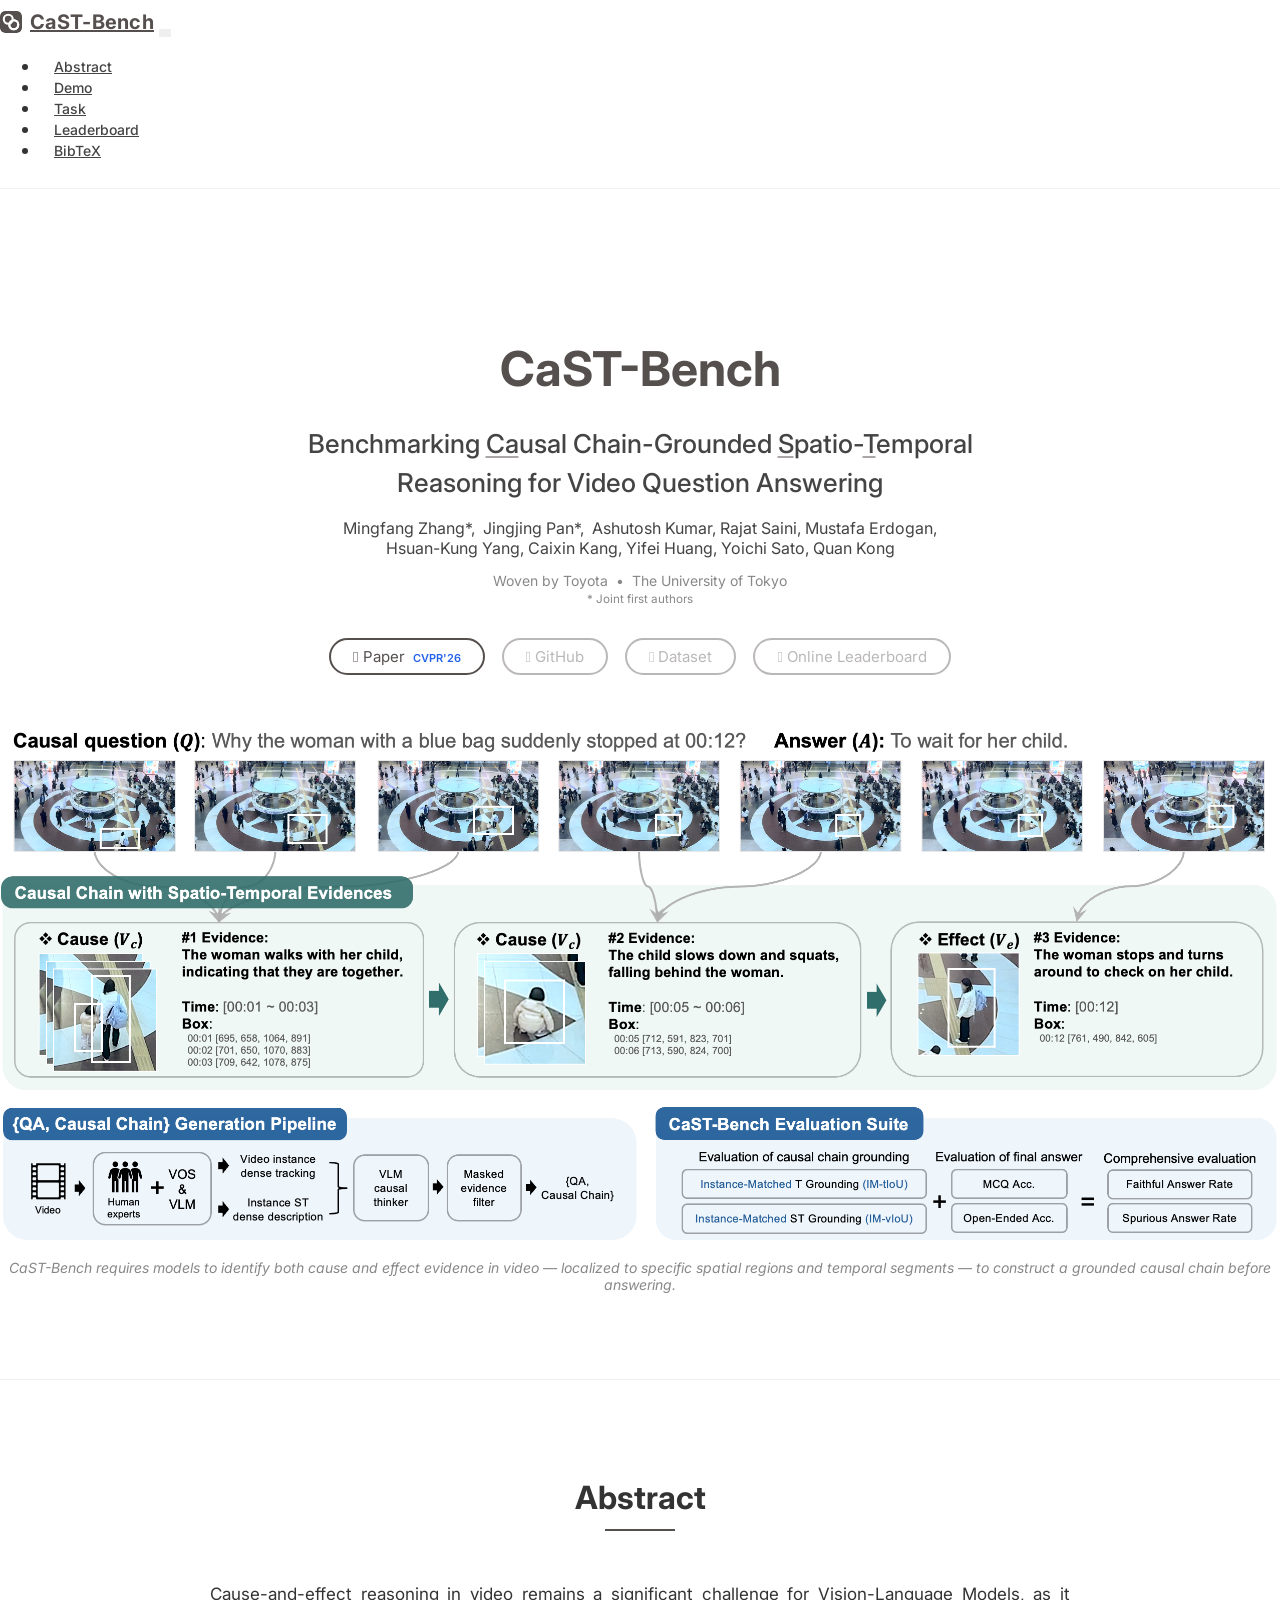
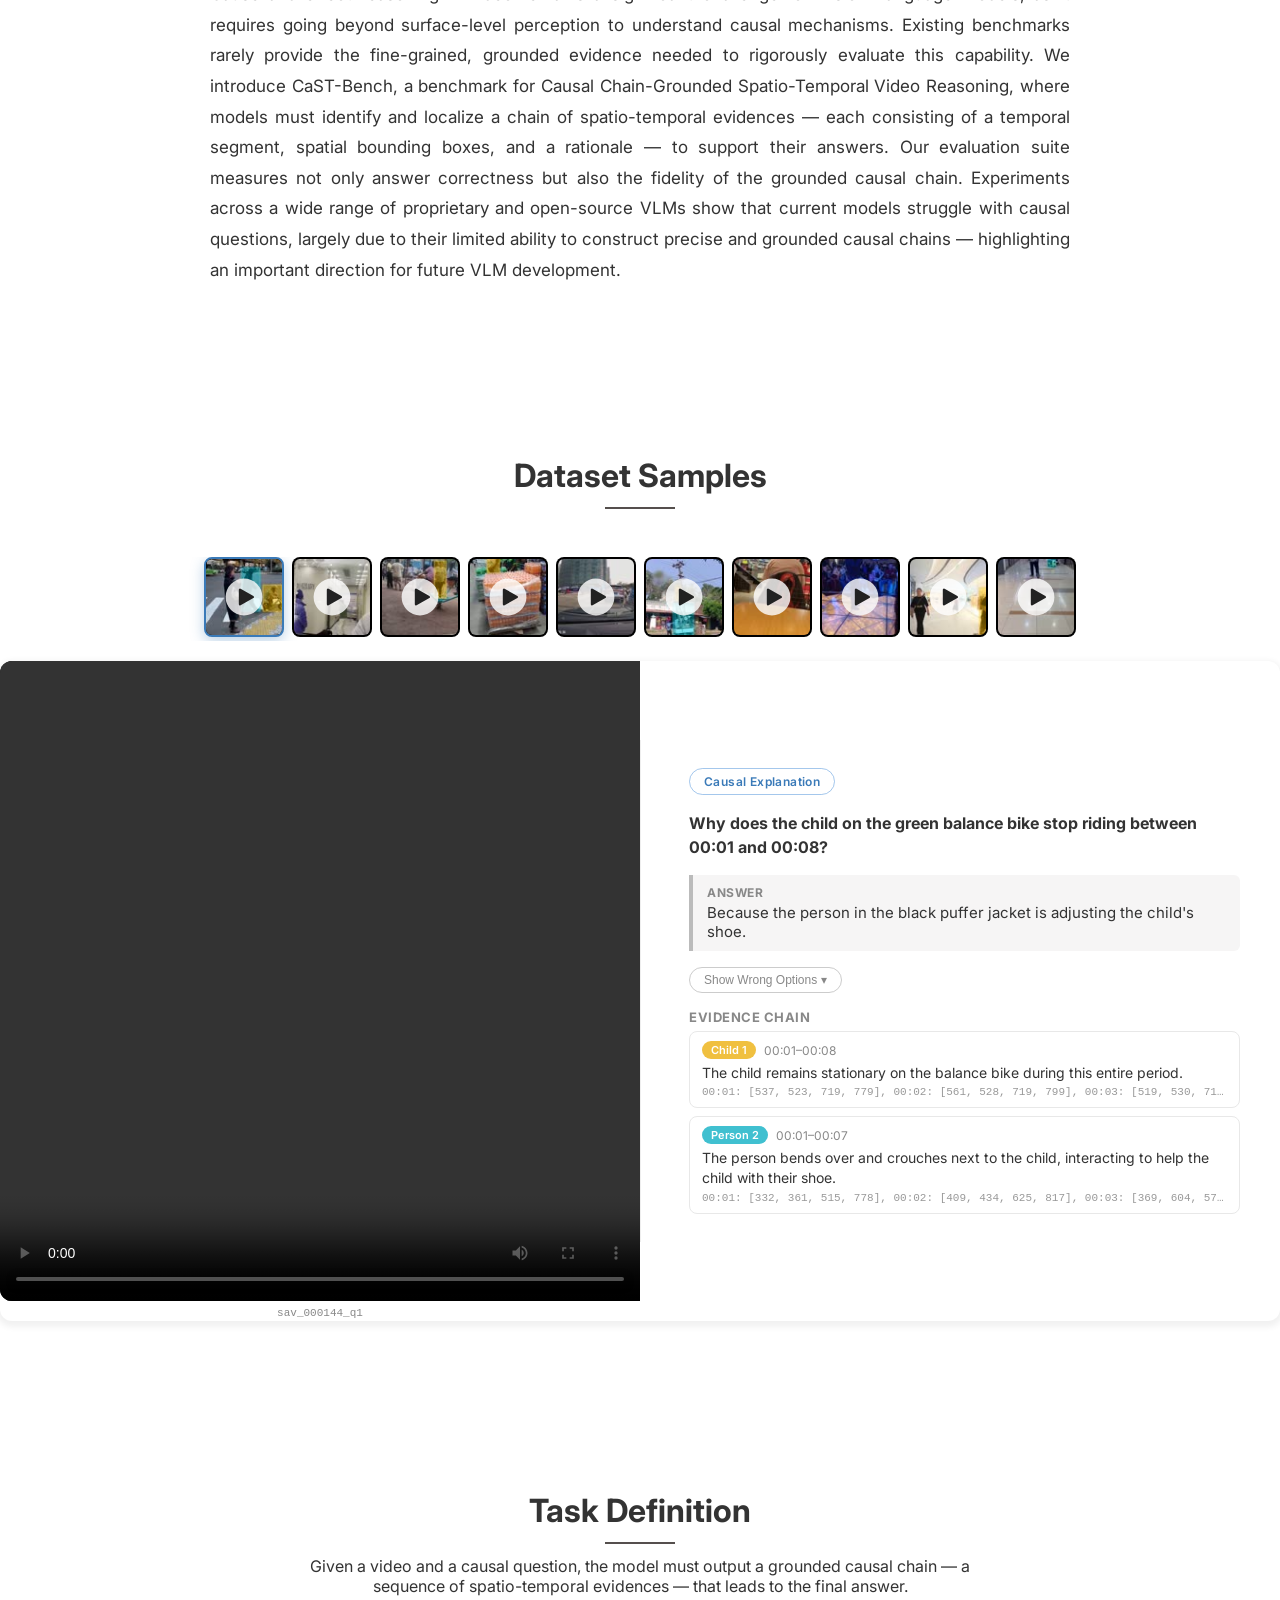
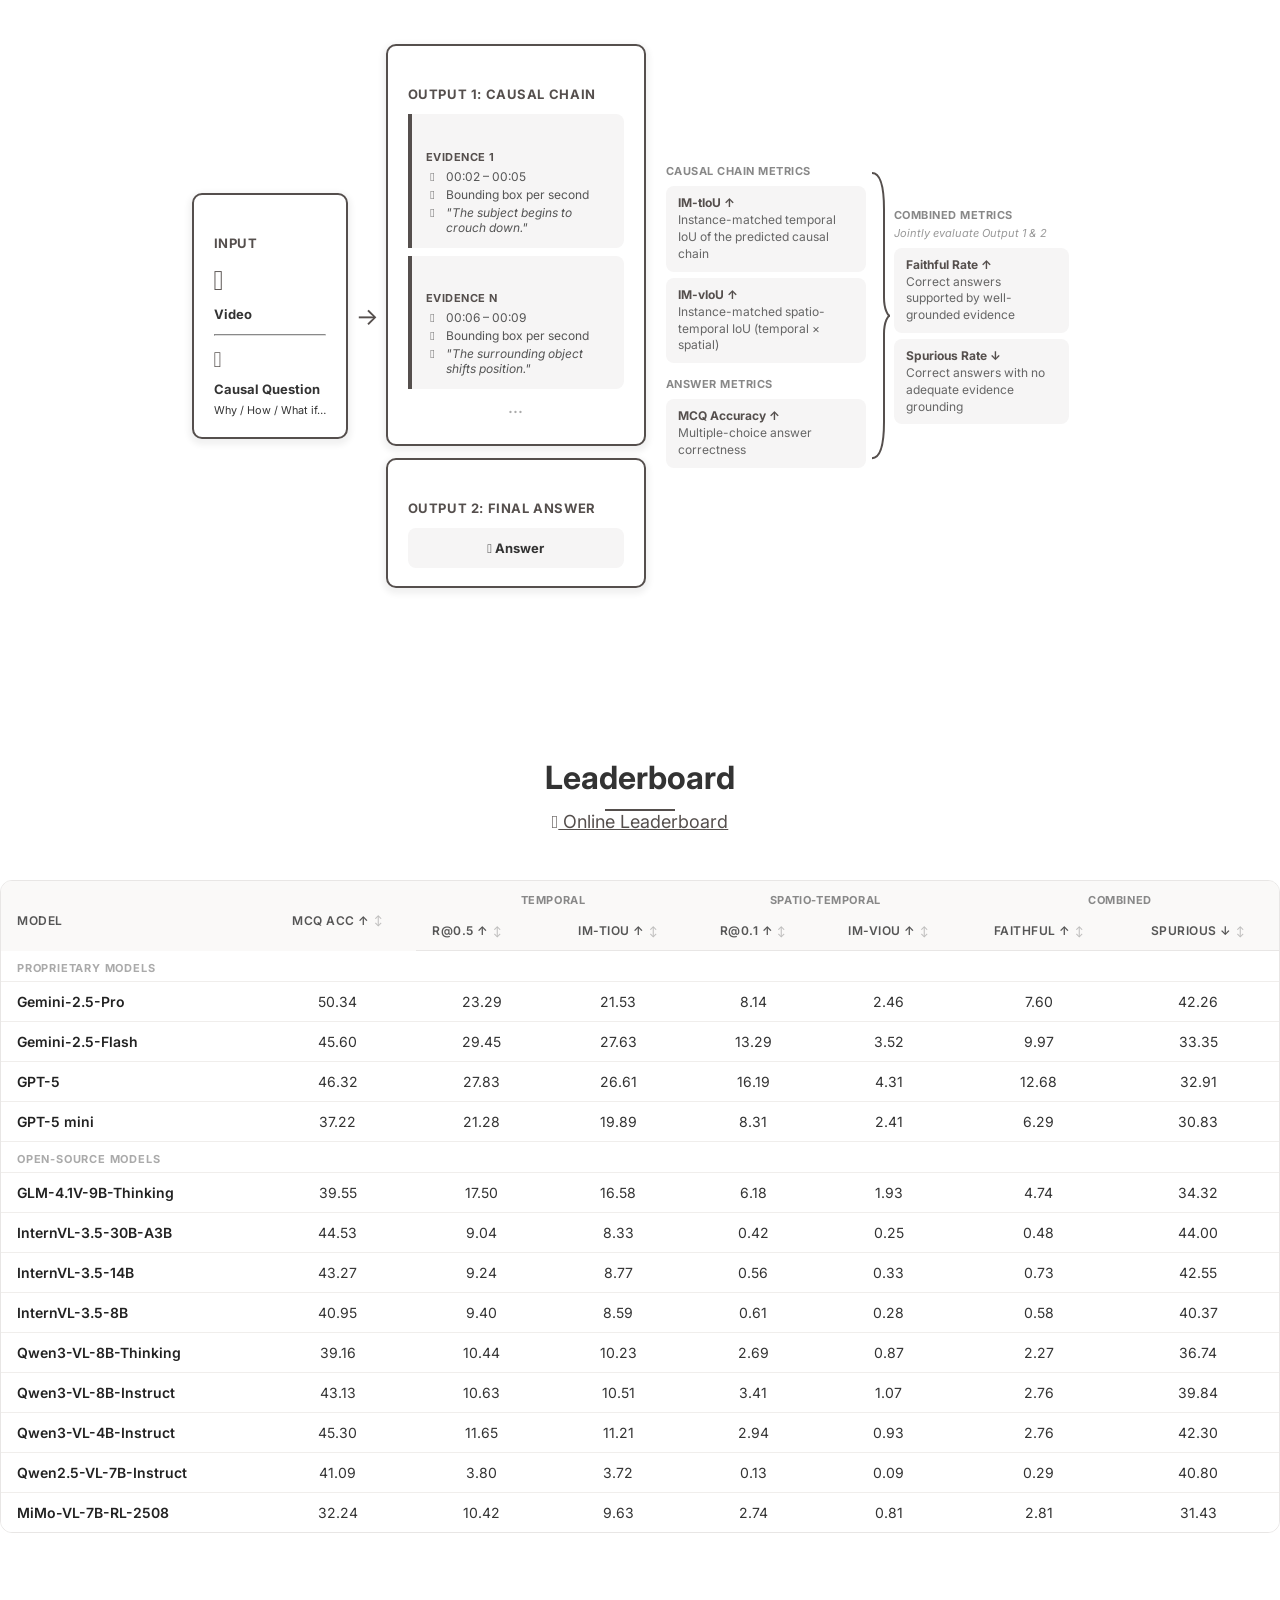
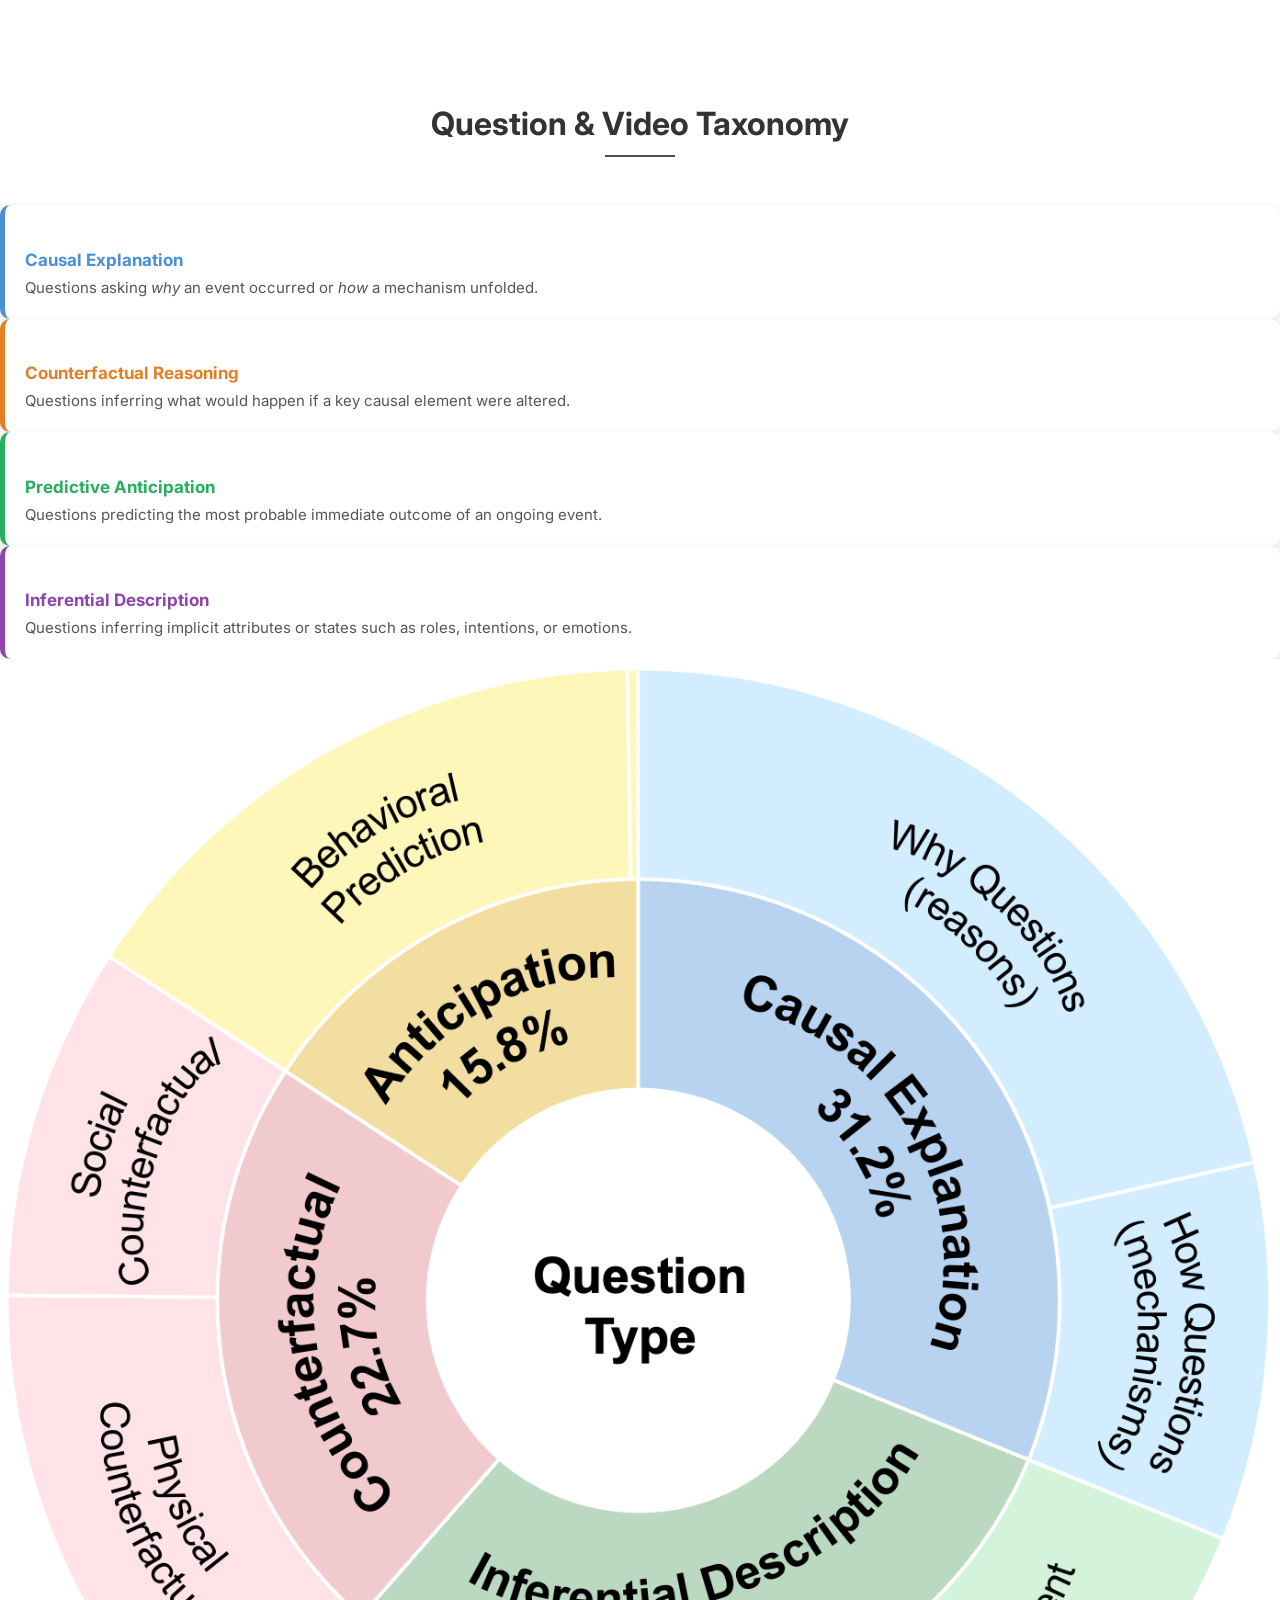
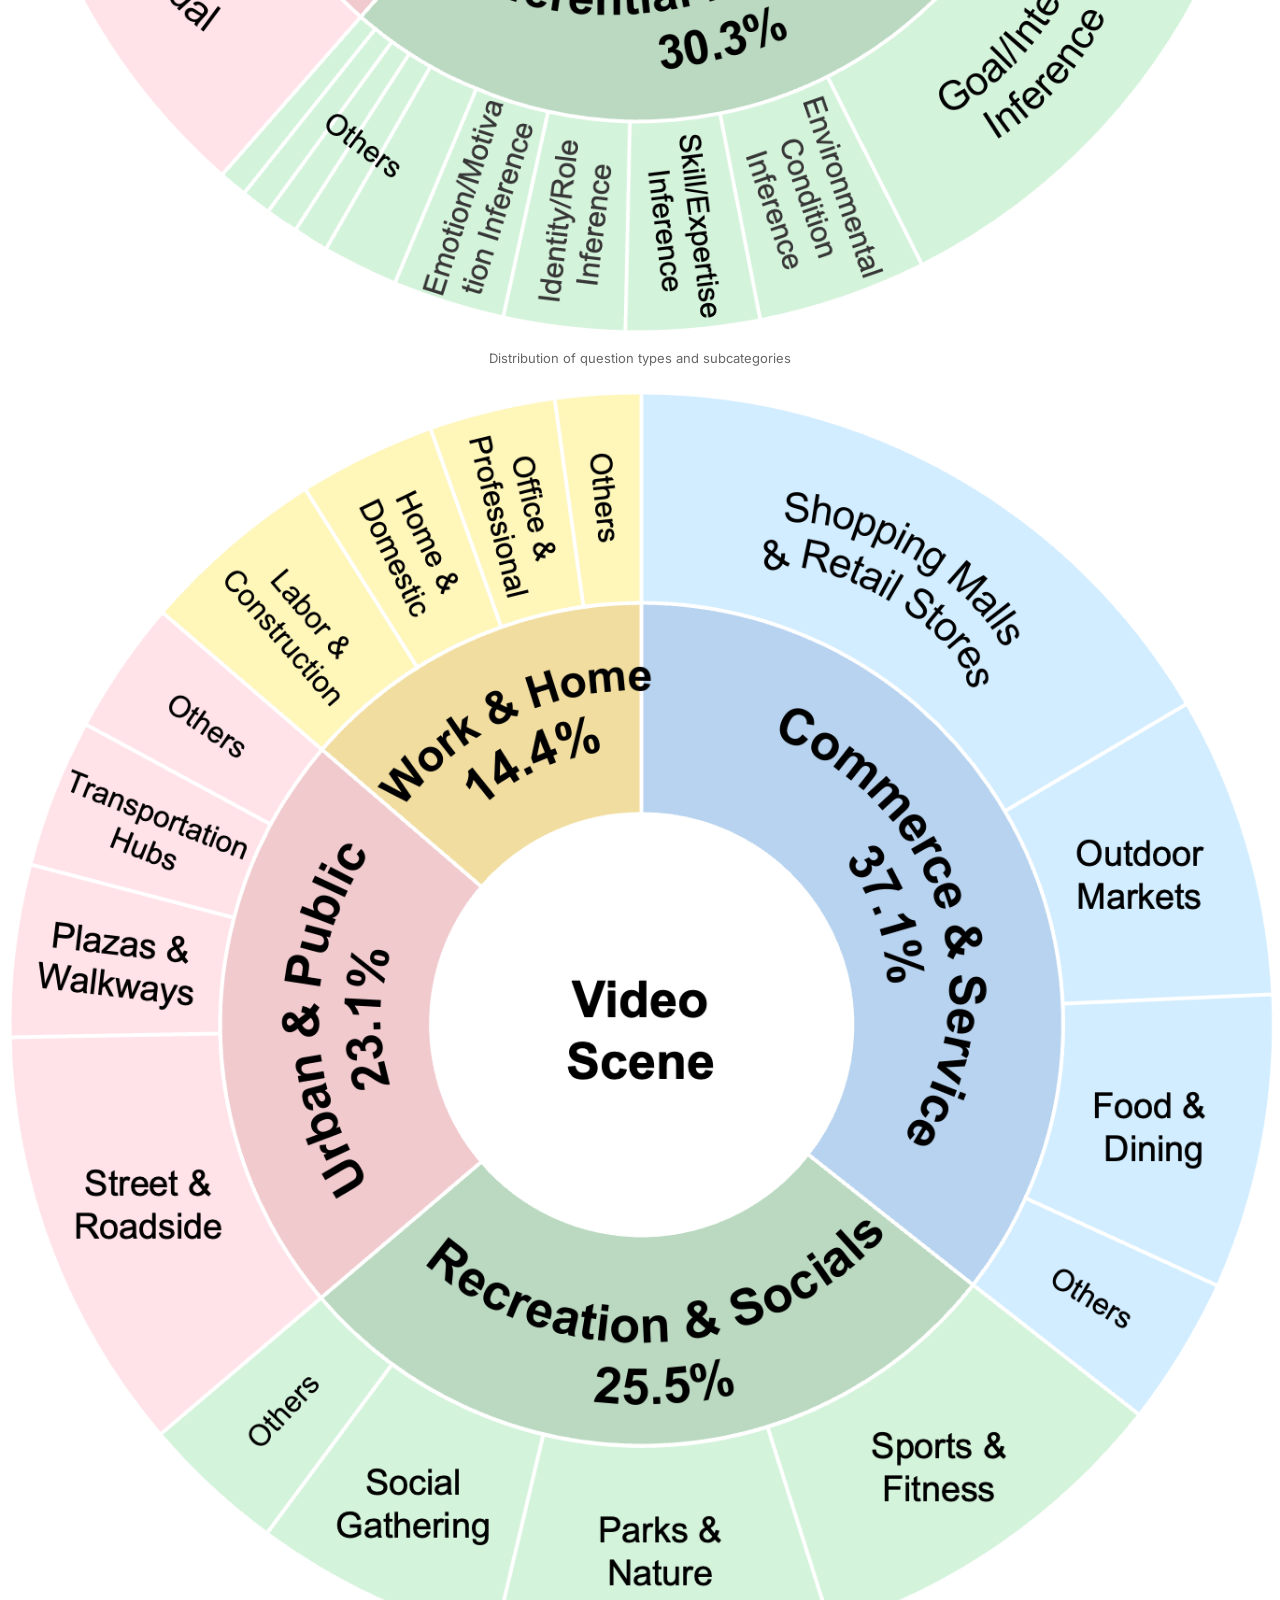
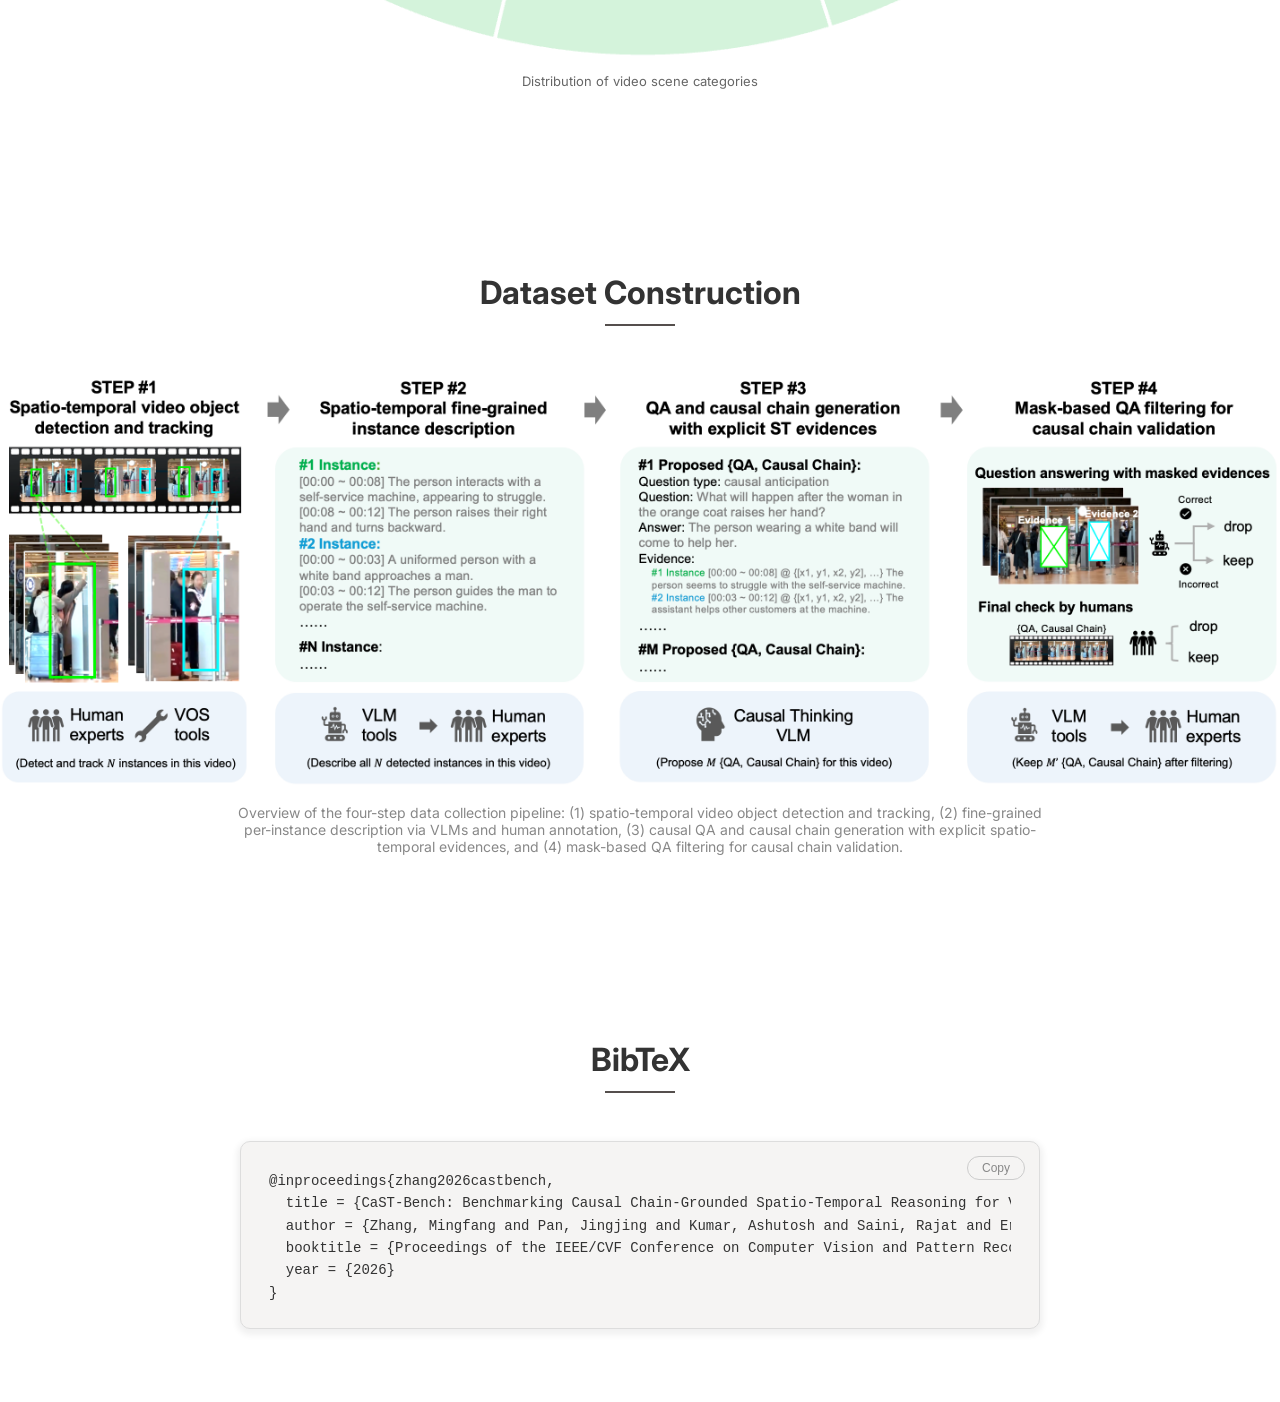
==== index.html @ 7ad41f88 "Initial commit: CaST-Bench project homepage Co-Authored-By: Claude Sonnet 4.6 <noreply@anthropic.com" ====
<!DOCTYPE html>
<html lang="en">
<head>
  <meta charset="UTF-8">
  <meta name="viewport" content="width=device-width, initial-scale=1.0">
  <title>CaST-Bench</title>
  <link rel="icon" type="image/svg+xml" href="favicon.svg">
  <link rel="stylesheet" href="css/bootstrap.min.css">
  <link rel="stylesheet" href="css/font-awesome.min.css">
  <link rel="stylesheet" href="css/style.css">
</head>
<body>

<!-- ═══════════════════════════════════════════════════════════════════════ -->
<!-- NAVBAR                                                                   -->
<!-- ═══════════════════════════════════════════════════════════════════════ -->
<nav id="main-nav" class="navbar navbar-expand-md fixed-top">
  <div class="container">
    <a class="navbar-brand" href="#hero"><img src="favicon.svg" alt="" class="nav-logo">CaST-Bench</a>
    <button class="navbar-toggler" type="button"
            data-toggle="collapse" data-target="#navMenu"
            aria-controls="navMenu" aria-expanded="false" aria-label="Toggle navigation">
      <span class="navbar-toggler-icon"></span>
    </button>
    <div class="collapse navbar-collapse" id="navMenu">
      <ul class="navbar-nav ml-auto">
        <li class="nav-item"><a class="nav-link" href="#abstract">Abstract</a></li>
        <li class="nav-item"><a class="nav-link" href="#demo">Demo</a></li>
        <li class="nav-item"><a class="nav-link" href="#task">Task</a></li>
        <li class="nav-item"><a class="nav-link" href="#leaderboard">Leaderboard</a></li>
        <li class="nav-item"><a class="nav-link" href="#bibtex">BibTeX</a></li>
      </ul>
    </div>
  </div>
</nav>

<!-- ═══════════════════════════════════════════════════════════════════════ -->
<!-- HERO                                                                     -->
<!-- ═══════════════════════════════════════════════════════════════════════ -->
<section id="hero">
  <div class="container">
    <h1>CaST-Bench</h1>
    <p class="hero-subtitle">
      Benchmarking <u class="cast-u" title="Causal Chain-Grounded">Ca</u>usal Chain-Grounded <span class="nowrap"><u class="cast-u" title="Spatio">S</u>patio-<u class="cast-u" title="Temporal">T</u>emporal</span><span class="title-break"></span>Reasoning for Video Question Answering
    </p>

    <p class="authors">
      <span title="Joint first authors" style="cursor:default">Mingfang Zhang*</span>,&nbsp;
      <span title="Joint first authors" style="cursor:default">Jingjing Pan*</span>,&nbsp;
      Ashutosh Kumar,&nbsp;Rajat Saini,&nbsp;Mustafa Erdogan,<br>
      Hsuan-Kung Yang,&nbsp;Caixin Kang,&nbsp;Yifei Huang,&nbsp;Yoichi Sato,&nbsp;Quan Kong
    </p>
    <p class="affiliations">
      Woven by Toyota &nbsp;&bull;&nbsp; The University of Tokyo
      <br><small>* Joint first authors</small>
    </p>

    <div class="hero-links">
      <a href="https://arxiv.org/abs/2605.23216" class="btn-outline-brand" target="_blank">
        <i class="fas fa-file-alt mr-1"></i> Paper <span class="btn-venue">CVPR'26</span>
      </a>
      <a href="#" class="btn-outline-brand disabled">
        <i class="fab fa-github mr-1"></i> GitHub
      </a>
      <a href="#" class="btn-outline-brand disabled">
        <i class="fas fa-database mr-1"></i> Dataset
      </a>
      <a href="#leaderboard" class="btn-outline-brand disabled">
        <i class="fas fa-trophy mr-1"></i> Online Leaderboard
      </a>
    </div>

    <div class="overview-figure">
      <img src="img/overview.png" alt="CaST-Bench overview">
      <p class="overview-caption">
        CaST-Bench requires models to identify both cause and effect evidence in video —
        localized to specific spatial regions and temporal segments —
        to construct a grounded causal chain before answering.
      </p>
    </div>
  </div>
</section>

<!-- ═══════════════════════════════════════════════════════════════════════ -->
<!-- ABSTRACT                                                                 -->
<!-- ═══════════════════════════════════════════════════════════════════════ -->
<section id="abstract">
  <div class="container">
    <div class="section-title">
      <h2>Abstract</h2>
      <span class="title-bar"></span>
    </div>
    <p>
      Cause-and-effect reasoning in video remains a significant challenge for Vision-Language Models,
      as it requires going beyond surface-level perception to understand causal mechanisms.
      Existing benchmarks rarely provide the fine-grained, grounded evidence needed to rigorously
      evaluate this capability. We introduce CaST-Bench, a benchmark for
      Causal Chain-Grounded Spatio-Temporal Video Reasoning, where models must identify and localize
      a chain of spatio-temporal evidences — each consisting of a temporal segment, spatial bounding
      boxes, and a rationale — to support their answers. Our evaluation suite measures not only answer
      correctness but also the fidelity of the grounded causal chain. Experiments across a wide range
      of proprietary and open-source VLMs show that current models struggle with causal questions,
      largely due to their limited ability to construct precise and grounded causal chains —
      highlighting an important direction for future VLM&nbsp;development.
    </p>
  </div>
</section>

<!-- ═══════════════════════════════════════════════════════════════════════ -->
<!-- DATASET SAMPLES DEMO                                                     -->
<!-- ═══════════════════════════════════════════════════════════════════════ -->
<section id="demo">
  <div class="container">
    <div class="section-title">
      <h2>Dataset Samples</h2>
      <span class="title-bar"></span>
    </div>

    <div id="demo-container">
      <!-- Thumbnail strip -->
      <div id="demo-strip"></div>

      <!-- Panel -->
      <div class="demo-panel">
        <!-- Left: video -->
        <div class="demo-video-col">
          <video id="demo-video" controls preload="metadata" playsinline>
            Your browser does not support HTML5 video.
          </video>
          <div id="demo-debug-label"></div>
        </div>
        <!-- Right: info -->
        <div class="demo-info-col">
          <div>
            <span id="demo-qtype" class="qtype-badge qtype-CE">Causal Explanation</span>
          </div>
          <p id="demo-question" class="demo-question">Loading…</p>
          <div class="demo-answer-block">
            <div class="answer-label">Answer</div>
            <div id="demo-answer">Loading…</div>
          </div>
          <!-- Show Wrong Options hover popover -->
          <div class="show-options-wrap">
            <button class="btn-show-options-hover" id="btn-show-options">Show Wrong Options ▾</button>
            <div class="options-popover" id="demo-options-list"></div>
          </div>
          <div>
            <div style="font-size:13px;font-weight:700;text-transform:uppercase;letter-spacing:0.5px;color:#888;margin-bottom:6px;">
              Evidence Chain
            </div>
            <div id="demo-evidence-list" class="evidence-list"></div>
          </div>
        </div>
      </div>
    </div>

  </div>
</section>

<!-- ═══════════════════════════════════════════════════════════════════════ -->
<!-- TASK DEFINITION                                                          -->
<!-- ═══════════════════════════════════════════════════════════════════════ -->
<section id="task">
  <div class="container">
    <div class="section-title">
      <h2>Task Definition</h2>
      <span class="title-bar"></span>
      <p class="text-muted mt-3" style="font-size:16px;max-width:700px;margin:12px auto 0;">
        Given a video and a causal question, the model must output a grounded causal chain —
        a sequence of spatio-temporal evidences — that leads to the final answer.
      </p>
    </div>

    <div class="task-diagram">

      <!-- Col 1: Input -->
      <div class="task-col task-input-col">
        <div class="task-box text-center">
          <h5>Input</h5>
          <div style="font-size:28px;color:#554f4d;margin-bottom:8px;"><i class="fas fa-film"></i></div>
          <p><strong>Video</strong></p>
          <hr style="margin:10px 0;border-color:#ddd;">
          <div style="font-size:22px;color:#554f4d;margin-bottom:8px;"><i class="fas fa-question-circle"></i></div>
          <p><strong>Causal Question</strong><br><small class="text-muted">Why / How / What if…</small></p>
        </div>
      </div>

      <!-- Arrow -->
      <div class="task-arrow-h">&#8594;</div>

      <!-- Col 2: Outputs stacked vertically -->
      <div class="task-outputs-col">

        <!-- Output 1: Causal Chain -->
        <div class="task-box">
          <h5>Output 1: Causal Chain</h5>
          <div class="chain-evidence">
            <h6>Evidence 1</h6>
            <div class="ev-detail"><span class="ev-icon"><i class="far fa-clock"></i></span><span>00:02 – 00:05</span></div>
            <div class="ev-detail"><span class="ev-icon"><i class="fas fa-vector-square"></i></span><span>Bounding box per second</span></div>
            <div class="ev-detail"><span class="ev-icon"><i class="fas fa-comment-alt"></i></span><span style="font-style:italic;">"The subject begins to crouch down."</span></div>
          </div>
          <div class="chain-evidence">
            <h6>Evidence N</h6>
            <div class="ev-detail"><span class="ev-icon"><i class="far fa-clock"></i></span><span>00:06 – 00:09</span></div>
            <div class="ev-detail"><span class="ev-icon"><i class="fas fa-vector-square"></i></span><span>Bounding box per second</span></div>
            <div class="ev-detail"><span class="ev-icon"><i class="fas fa-comment-alt"></i></span><span style="font-style:italic;">"The surrounding object shifts position."</span></div>
          </div>
          <div style="text-align:center;color:#aaa;font-size:18px;padding:4px 0;">···</div>
        </div>

        <!-- Output 2: Final Answer -->
        <div class="task-box task-answer-box">
          <h5>Output 2: Final Answer</h5>
          <div class="answer-box-inner">
            <i class="fas fa-check-circle mr-1"></i> Answer
          </div>
        </div>

      </div><!-- /.task-outputs-col -->

      <!-- Right group: metrics + brace + combined (stretches internally for brace height) -->
      <div class="task-right-group">

        <!-- Col 3: Per-output Metrics -->
        <div class="task-metrics-col">

          <div class="metrics-group-label">Causal Chain Metrics</div>
          <ul class="metrics-list-flat">
            <li class="metric-flat-item">
              <span class="metric-name">IM-tIoU ↑</span>
              <span class="metric-desc">Instance-matched temporal IoU of the predicted causal chain</span>
            </li>
            <li class="metric-flat-item">
              <span class="metric-name">IM-vIoU ↑</span>
              <span class="metric-desc">Instance-matched spatio-temporal IoU (temporal × spatial)</span>
            </li>
          </ul>

          <div class="metrics-group-label" style="margin-top:14px;">Answer Metrics</div>
          <ul class="metrics-list-flat">
            <li class="metric-flat-item">
              <span class="metric-name">MCQ Accuracy ↑</span>
              <span class="metric-desc">Multiple-choice answer correctness</span>
            </li>
            </ul>

        </div><!-- /.task-metrics-col -->

        <!-- Brace -->
        <div class="task-brace-col" aria-hidden="true">
          <svg class="task-brace-svg" viewBox="0 0 20 100" preserveAspectRatio="none" xmlns="http://www.w3.org/2000/svg">
            <path vector-effect="non-scaling-stroke"
                  d="M2,3 C10,3 14,7 14,15 L14,44 C14,48 18,50 20,50 C18,50 14,52 14,56 L14,85 C14,93 10,97 2,97"
                  fill="none" stroke="#554f4d" stroke-width="2"/>
          </svg>
        </div>

        <!-- Col 4: Combined Metrics -->
        <div class="task-combined-col">
          <div class="metrics-group-label">Combined Metrics</div>
          <p class="metrics-combined-note">Jointly evaluate Output 1 &amp; 2</p>
          <ul class="metrics-list-flat">
            <li class="metric-flat-item metric-combined">
              <span class="metric-name">Faithful Rate ↑</span>
              <span class="metric-desc">Correct answers supported by well-grounded evidence</span>
            </li>
            <li class="metric-flat-item metric-combined">
              <span class="metric-name">Spurious Rate ↓</span>
              <span class="metric-desc">Correct answers with no adequate evidence grounding</span>
            </li>
          </ul>
        </div><!-- /.task-combined-col -->

      </div><!-- /.task-right-group -->

    </div><!-- /.task-diagram -->
  </div>
</section>

<!-- ═══════════════════════════════════════════════════════════════════════ -->
<!-- LEADERBOARD                                                              -->
<!-- ═══════════════════════════════════════════════════════════════════════ -->
<section id="leaderboard">
  <div class="container">
    <div class="section-title">
      <h2>Leaderboard</h2>
      <span class="title-bar"></span>
      <div class="mt-4">
        <a href="#leaderboard" class="btn-outline-brand disabled">
          <i class="fas fa-trophy mr-1"></i> Online Leaderboard
        </a>
      </div>
    </div>

    <div class="leaderboard-wrapper">
      <table id="leaderboard-table">
        <thead>
          <!-- Row 1: group labels -->
          <tr class="thead-group-row">
            <th rowspan="2">Model</th>
            <th rowspan="2" data-tooltip="Multiple-choice question accuracy (%)">
              <span class="th-inner">MCQ Acc ↑<span class="sort-icon">↕</span></span>
            </th>
            <th colspan="2" class="th-group-label">Temporal</th>
            <th colspan="2" class="th-group-label">Spatio-Temporal</th>
            <th colspan="2" class="th-group-label">Combined</th>
          </tr>
          <!-- Row 2: metric names -->
          <tr>
            <th data-tooltip="Recall of evidence instances with temporal IoU ≥ 0.5">
              <span class="th-inner">R@0.5 ↑<span class="sort-icon">↕</span></span>
            </th>
            <th data-tooltip="Instance-Matched temporal IoU — measures temporal grounding accuracy of the predicted causal chain">
              <span class="th-inner">IM-tIoU ↑<span class="sort-icon">↕</span></span>
            </th>
            <th data-tooltip="Recall of evidence instances with spatio-temporal vIoU ≥ 0.1">
              <span class="th-inner">R@0.1 ↑<span class="sort-icon">↕</span></span>
            </th>
            <th data-tooltip="Instance-Matched spatio-temporal IoU — measures spatial + temporal grounding accuracy">
              <span class="th-inner">IM-vIoU ↑<span class="sort-icon">↕</span></span>
            </th>
            <th data-tooltip="% of correct answers that are also supported by well-grounded evidence (vIoU ≥ threshold)">
              <span class="th-inner">Faithful ↑<span class="sort-icon">↕</span></span>
            </th>
            <th data-tooltip="% of correct answers with no instance having adequate evidence grounding">
              <span class="th-inner">Spurious ↓<span class="sort-icon">↕</span></span>
            </th>
          </tr>
        </thead>
        <tbody>
          <!-- Proprietary group -->
          <tr class="group-header" data-group="proprietary">
            <td colspan="8">Proprietary Models</td>
          </tr>
          <tr class="group-proprietary">
            <td>Gemini-2.5-Pro</td><td>50.34</td><td>23.29</td><td>21.53</td><td>8.14</td><td>2.46</td><td>7.60</td><td>42.26</td>
          </tr>
          <tr class="group-proprietary">
            <td>Gemini-2.5-Flash</td><td>45.60</td><td>29.45</td><td>27.63</td><td>13.29</td><td>3.52</td><td>9.97</td><td>33.35</td>
          </tr>
          <tr class="group-proprietary">
            <td>GPT-5</td><td>46.32</td><td>27.83</td><td>26.61</td><td>16.19</td><td>4.31</td><td>12.68</td><td>32.91</td>
          </tr>
          <tr class="group-proprietary">
            <td>GPT-5 mini</td><td>37.22</td><td>21.28</td><td>19.89</td><td>8.31</td><td>2.41</td><td>6.29</td><td>30.83</td>
          </tr>

          <!-- Open-source group -->
          <tr class="group-header" data-group="opensource">
            <td colspan="8">Open-Source Models</td>
          </tr>
          <tr class="group-opensource">
            <td>GLM-4.1V-9B-Thinking</td><td>39.55</td><td>17.50</td><td>16.58</td><td>6.18</td><td>1.93</td><td>4.74</td><td>34.32</td>
          </tr>
          <tr class="group-opensource">
            <td>InternVL-3.5-30B-A3B</td><td>44.53</td><td>9.04</td><td>8.33</td><td>0.42</td><td>0.25</td><td>0.48</td><td>44.00</td>
          </tr>
          <tr class="group-opensource">
            <td>InternVL-3.5-14B</td><td>43.27</td><td>9.24</td><td>8.77</td><td>0.56</td><td>0.33</td><td>0.73</td><td>42.55</td>
          </tr>
          <tr class="group-opensource">
            <td>InternVL-3.5-8B</td><td>40.95</td><td>9.40</td><td>8.59</td><td>0.61</td><td>0.28</td><td>0.58</td><td>40.37</td>
          </tr>
          <tr class="group-opensource">
            <td>Qwen3-VL-8B-Thinking</td><td>39.16</td><td>10.44</td><td>10.23</td><td>2.69</td><td>0.87</td><td>2.27</td><td>36.74</td>
          </tr>
          <tr class="group-opensource">
            <td>Qwen3-VL-8B-Instruct</td><td>43.13</td><td>10.63</td><td>10.51</td><td>3.41</td><td>1.07</td><td>2.76</td><td>39.84</td>
          </tr>
          <tr class="group-opensource">
            <td>Qwen3-VL-4B-Instruct</td><td>45.30</td><td>11.65</td><td>11.21</td><td>2.94</td><td>0.93</td><td>2.76</td><td>42.30</td>
          </tr>
          <tr class="group-opensource">
            <td>Qwen2.5-VL-7B-Instruct</td><td>41.09</td><td>3.80</td><td>3.72</td><td>0.13</td><td>0.09</td><td>0.29</td><td>40.80</td>
          </tr>
          <tr class="group-opensource">
            <td>MiMo-VL-7B-RL-2508</td><td>32.24</td><td>10.42</td><td>9.63</td><td>2.74</td><td>0.81</td><td>2.81</td><td>31.43</td>
          </tr>
        </tbody>
      </table>
    </div>

  </div>
</section>

<!-- ═══════════════════════════════════════════════════════════════════════ -->
<!-- QUESTION TAXONOMY                                                        -->
<!-- ═══════════════════════════════════════════════════════════════════════ -->
<section id="taxonomy">
  <div class="container">
    <div class="section-title">
      <h2>Question &amp; Video Taxonomy</h2>
      <span class="title-bar"></span>
    </div>

    <!-- 4 type cards: desktop 2×2, mobile 1 col -->
    <div class="row mb-5">
      <div class="col-12 col-sm-6 mb-4">
        <div class="qtype-card ce">
          <h4>Causal Explanation</h4>
          <p>Questions asking <em>why</em> an event occurred or <em>how</em> a mechanism unfolded.</p>
        </div>
      </div>
      <div class="col-12 col-sm-6 mb-4">
        <div class="qtype-card cr">
          <h4>Counterfactual Reasoning</h4>
          <p>Questions inferring what would happen if a key causal element were altered.</p>
        </div>
      </div>
      <div class="col-12 col-sm-6 mb-4">
        <div class="qtype-card pa">
          <h4>Predictive Anticipation</h4>
          <p>Questions predicting the most probable immediate outcome of an ongoing event.</p>
        </div>
      </div>
      <div class="col-12 col-sm-6 mb-4">
        <div class="qtype-card id">
          <h4>Inferential Description</h4>
          <p>Questions inferring implicit attributes or states such as roles, intentions, or emotions.</p>
        </div>
      </div>
    </div>

    <!-- Two figures side by side -->
    <div class="row taxonomy-figures">
      <div class="col-12 col-md-6 mb-4 mb-md-0">
        <img src="img/video_dist.png" alt="Video scene distribution">
        <p class="fig-caption">Distribution of question types and subcategories</p>
      </div>
      <div class="col-12 col-md-6">
        <img src="img/question_types.png" alt="Question type distribution">
        <p class="fig-caption">Distribution of video scene categories</p>
      </div>
    </div>

  </div>
</section>

<!-- ═══════════════════════════════════════════════════════════════════════ -->
<!-- DATASET CONSTRUCTION                                                     -->
<!-- ═══════════════════════════════════════════════════════════════════════ -->
<section id="dataset-construction">
  <div class="container">
    <div class="section-title">
      <h2>Dataset Construction</h2>
      <span class="title-bar"></span>
    </div>
    <div class="pipeline-figure">
      <img src="img/pipeline.png" alt="Dataset construction pipeline">
      <p class="fig-caption">
        Overview of the four-step data collection pipeline: (1) spatio-temporal video object detection and tracking, (2) fine-grained per-instance description via VLMs and human annotation, (3) causal QA and causal chain generation with explicit spatio-temporal evidences, and (4) mask-based QA filtering for causal chain validation.
      </p>
    </div>
  </div>
</section>

<!-- ═══════════════════════════════════════════════════════════════════════ -->
<!-- BIBTEX                                                                   -->
<!-- ═══════════════════════════════════════════════════════════════════════ -->
<section id="bibtex">
  <div class="container">
    <div class="section-title">
      <h2>BibTeX</h2>
      <span class="title-bar"></span>
    </div>
    <div class="bibtex-wrapper">
      <button id="btn-copy-bibtex" class="btn-copy">Copy</button>
      <pre id="bibtex-text">@inproceedings{zhang2026castbench,
  title = {CaST-Bench: Benchmarking Causal Chain-Grounded Spatio-Temporal Reasoning for Video Question Answering},
  author = {Zhang, Mingfang and Pan, Jingjing and Kumar, Ashutosh and Saini, Rajat and Erdogan, Mustafa and Yang, Hsuan-Kung and Kang, Caixin and Huang, Yifei and Sato, Yoichi and Kong, Quan},
  booktitle = {Proceedings of the IEEE/CVF Conference on Computer Vision and Pattern Recognition (CVPR)},
  year = {2026}
}</pre>
    </div>
  </div>
</section>


<!-- ─── Scripts ─────────────────────────────────────────────────────────── -->
<script src="js/jquery.min.js"></script>
<script src="js/bootstrap.bundle.min.js"></script>

<!-- Sample configuration: add rendered video JSON files here -->
<script>
window.CAST_DEBUG = true;
window.CAST_SAMPLES = [
  'videos/sav_000144_q1.json',
  'videos/sav_000103_q6.json',
  'videos/sav_000218_q1.json',
  'videos/sav_000238_q3.json',
  'videos/sav_000267_q3.json',
  'videos/sav_000369_q5.json',
  'videos/sav_008134_q3.json',
  'videos/sav_008136_q5.json',
  'videos/sav_008307_q4.json',
  'videos/sav_008412_q1.json',
];
</script>

<script src="js/main.js"></script>
</body>
</html>
---- css/style.css ----
/* ─── Google Fonts ───────────────────────────────────────────────────────── */
@import url('https://fonts.googleapis.com/css2?family=Inter:wght@400;500;700&display=swap');

/* ─── CSS Variables ──────────────────────────────────────────────────────── */
:root {
  --brand:   #554f4d;
  --red:     #d92b2b;
  --green:   #28a745;
  --bg-gray: #f6f5f5;
  --text:    #333333;
  --shadow:  0px 3px 6px 3px rgba(0,0,0,0.06);

  /* Question type colors */
  --ce: #4a90d9;
  --cr: #e67e22;
  --pa: #27ae60;
  --id: #8e44ad;
}

/* ─── Base ───────────────────────────────────────────────────────────────── */
* { box-sizing: border-box; }

body {
  font-family: 'Inter', sans-serif;
  font-size: 18px;
  color: var(--text);
  background: #fff;
  margin: 0;
  padding: 0;
}

h1 { font-size: 42px; font-weight: 700; }
h2 { font-size: 32px; font-weight: 700; }
h3 { font-size: 22px; font-weight: 700; }

a { color: var(--brand); }
a:hover { color: var(--red); text-decoration: none; }

/* ─── Section Layout ─────────────────────────────────────────────────────── */
section { padding: 72px 0; background: #fff; }
section.bg-gray { background: var(--bg-gray); }

.section-title {
  text-align: center;
  margin-bottom: 48px;
}
.section-title h2 {
  margin-bottom: 12px;
}
.section-title .title-bar {
  display: block;
  width: 70px;
  height: 2px;
  background: var(--brand);
  margin: 0 auto;
}

/* ─── Navbar ─────────────────────────────────────────────────────────────── */
#main-nav {
  background: rgba(255,255,255,0.75);
  backdrop-filter: blur(14px);
  -webkit-backdrop-filter: blur(14px);
  border-bottom: 1px solid rgba(0,0,0,0.06);
  box-shadow: none;
  transition: background 0.3s ease, box-shadow 0.3s ease, border-color 0.3s ease;
  padding: 10px 0;
}
#main-nav.scrolled {
  background: rgba(255,255,255,0.97);
  border-bottom-color: rgba(0,0,0,0.08);
  box-shadow: 0 2px 16px rgba(0,0,0,0.08);
}
#main-nav .navbar-brand {
  font-weight: 700;
  font-size: 20px;
  color: var(--brand);
  letter-spacing: 0.3px;
  display: inline-flex;
  align-items: center;
  gap: 8px;
}
.nav-logo {
  width: 22px;
  height: 22px;
  border-radius: 5px;
  display: block;
  flex-shrink: 0;
}
#main-nav .nav-link {
  color: #444 !important;
  font-size: 14px;
  font-weight: 500;
  padding: 6px 4px !important;
  margin: 0 10px;
  position: relative;
  transition: color 0.2s;
}
#main-nav .nav-link::after {
  content: '';
  position: absolute;
  bottom: 0;
  left: 50%;
  right: 50%;
  height: 2px;
  background: var(--brand);
  border-radius: 2px;
  transition: left 0.25s ease, right 0.25s ease;
}
#main-nav .nav-link:hover { color: var(--brand) !important; }
#main-nav .nav-link:hover::after { left: 0; right: 0; }
#main-nav .navbar-toggler {
  border: none;
  padding: 4px 6px;
}
#main-nav .navbar-toggler-icon {
  background-image: url("data:image/svg+xml,%3csvg xmlns='http://www.w3.org/2000/svg' width='28' height='28' viewBox='0 0 28 28'%3e%3cpath stroke='%23444' stroke-linecap='round' stroke-miterlimit='10' stroke-width='2' d='M4 7h20M4 14h20M4 21h20'/%3e%3c/svg%3e");
}

/* ─── CaST underline in subtitle ────────────────────────────────────────── */
.cast-u {
  text-decoration: underline;
  text-underline-offset: 3px;
  text-decoration-thickness: 2px;
  text-decoration-color: rgba(85,79,77,0.5);
  cursor: help;
}

/* ─── Hero ───────────────────────────────────────────────────────────────── */
#hero {
  background: #fff;
  color: var(--text);
  padding: 110px 0 72px;
  text-align: center;
  border-bottom: 1px solid #eee;
}
#hero h1 { font-size: 48px; margin-bottom: 14px; color: var(--brand); }
#hero .hero-subtitle {
  font-size: 26px;
  font-weight: 500;
  color: #444;
  margin-bottom: 10px;
  line-height: 1.5;
}
.title-break {
  display: block;
}
.nowrap {
  white-space: nowrap;
}
.cvpr-badge {
  display: inline-flex;
  align-items: center;
  gap: 0;
  background: none;
  border: none;
  margin-bottom: 10px;
  margin-left: 0;
  padding: 0;
  font-size: 13px;
  letter-spacing: 0.6px;
  text-transform: uppercase;
  color: var(--brand);
}
.cvpr-badge .cvpr-name {
  font-weight: 700;
  padding-right: 10px;
}
.cvpr-badge .cvpr-divider {
  width: 1px;
  height: 13px;
  background: rgba(85,79,77,0.35);
  display: inline-block;
  flex-shrink: 0;
}
.cvpr-badge .cvpr-year {
  font-weight: 300;
  padding-left: 10px;
  opacity: 0.75;
}
.authors {
  font-size: 16px;
  margin-bottom: 6px;
  color: #444;
}
.affiliations {
  font-size: 14px;
  color: #888;
  margin-bottom: 28px;
}
/* Link buttons */
.hero-links .btn-outline-brand {
  border-radius: 30px;
  border: 2px solid var(--brand);
  color: var(--brand);
  background: transparent;
  font-size: 15px;
  padding: 7px 22px;
  margin: 4px 6px;
  transition: all 0.2s;
  display: inline-block;
  text-decoration: none;
}
.hero-links .btn-outline-brand:hover:not(.disabled) {
  background: var(--brand);
  color: #fff;
  text-decoration: none;
}
.btn-venue {
  font-size: 11px;
  font-weight: 600;
  margin-left: 4px;
  color: #2563eb;
}
.hero-links .btn-outline-brand.disabled {
  opacity: 0.4;
  cursor: not-allowed;
  pointer-events: none;
}
/* Overview figure */
.overview-figure {
  margin-top: 48px;
}
.overview-figure img {
  width: 100%;
}
.overview-caption {
  font-size: 14px;
  color: #888;
  margin-top: 12px;
  font-style: italic;
}

/* ─── Abstract ───────────────────────────────────────────────────────────── */
#abstract p {
  font-size: 17px;
  line-height: 1.8;
  max-width: 860px;
  margin: 0 auto;
  text-align: justify;
}

/* ─── Dataset Samples ────────────────────────────────────────────────────── */
/* ── Thumbnail strip ─────────────────────────────────────────────────────── */
#demo-strip {
  display: flex;
  gap: 8px;
  overflow-x: auto;
  padding-bottom: 4px;
  margin-bottom: 20px;
  scrollbar-width: thin;
  scrollbar-color: #ddd transparent;
  justify-content: center;
}
#demo-strip::-webkit-scrollbar { height: 4px; }
#demo-strip::-webkit-scrollbar-track { background: transparent; }
#demo-strip::-webkit-scrollbar-thumb { background: #ddd; border-radius: 2px; }

.strip-thumb {
  flex-shrink: 0;
  width: 80px;
  border-radius: 8px;
  overflow: hidden;
  cursor: pointer;
  border: 2px solid transparent;
  transition: border-color 0.15s, transform 0.15s, box-shadow 0.15s;
  background: #000;
  position: relative;
}
.strip-thumb img,
.strip-thumb canvas {
  width: 100%;
  aspect-ratio: 1;
  display: block;
  object-fit: cover;
}
.strip-thumb:hover {
  transform: translateY(-2px);
  box-shadow: 0 6px 16px rgba(0,0,0,0.18);
}
.strip-thumb.active {
  border-color: var(--accent, #3a7ab8);
  box-shadow: 0 4px 14px rgba(58,122,184,0.35);
}
.strip-thumb::after {
  content: '';
  position: absolute;
  top: 50%; left: 50%;
  transform: translate(-50%, -50%);
  width: 40px; height: 40px;
  background-image: url("data:image/svg+xml,%3Csvg xmlns='http://www.w3.org/2000/svg' viewBox='0 0 100 100'%3E%3Ccircle cx='50' cy='50' r='46' fill='white' fill-opacity='0.80'/%3E%3Cpath d='M40 32 L40 68 L72 50 Z' fill='%23222' stroke='%23222' stroke-width='6' stroke-linejoin='round'/%3E%3C/svg%3E");
  background-size: contain;
  background-repeat: no-repeat;
  pointer-events: none;
  transition: transform 0.15s, opacity 0.15s;
}
.strip-thumb:hover::after { transform: translate(-50%, -50%) scale(1.12); opacity: 0.95; }
.strip-thumb.active::after { opacity: 1; }
.strip-thumb-label {
  position: absolute;
  bottom: 0;
  left: 0;
  right: 0;
  font-size: 9px;
  font-weight: 700;
  text-align: center;
  padding: 3px 2px;
  background: rgba(0,0,0,0.52);
  color: #fff;
  letter-spacing: 0.3px;
  line-height: 1.2;
  display: none;
}
.cast-debug .strip-thumb-label { display: none; }

.demo-panel {
  background: #fff;
  border-radius: 12px;
  box-shadow: var(--shadow);
  overflow: visible;
  display: flex;
  flex-wrap: wrap;
  gap: 0;
  align-items: center;
}
.demo-video-col {
  padding: 0;
  flex: 0 0 50%;
  max-width: 50%;
  overflow: hidden;
}
.demo-video-col video {
  width: 100%;
  aspect-ratio: 1;
  display: block;
  background: #000;
  border-radius: 12px 0 0 12px;
}
#demo-debug-label {
  display: none;
  font-size: 11px;
  font-family: monospace;
  color: #888;
  text-align: center;
  padding: 6px 0 2px;
}
.cast-debug #demo-debug-label { display: block; }
.demo-info-col {
  flex: 0 0 50%;
  max-width: 50%;
  padding: 28px 40px 28px 48px;
  display: flex;
  flex-direction: column;
  gap: 16px;
  border-left: 1px solid #eee;
}

@media (max-width: 767px) {
  .demo-video-col { flex: 0 0 100%; max-width: 100%; }
  .demo-video-col video { border-radius: 12px 12px 0 0; }
  .demo-info-col {
    flex: 0 0 100%;
    max-width: 100%;
    border-left: none;
    border-top: 1px solid #eee;
    padding: 24px 24px;
  }
}

/* Question type badge */
.qtype-badge {
  display: inline-block;
  font-size: 12px;
  font-weight: 600;
  padding: 5px 14px;
  border-radius: 20px;
  letter-spacing: 0.4px;
}
.qtype-CE { background: none; color: #3a7ab8; border: 1px solid rgba(74,144,217,0.5); }
.qtype-CR { background: none; color: #c06818; border: 1px solid rgba(230,126,34,0.5); }
.qtype-PA { background: none; color: #1e8c4e; border: 1px solid rgba(39,174,96,0.5); }
.qtype-ID { background: none; color: #7a34a8; border: 1px solid rgba(142,68,173,0.5); }

.demo-question {
  font-size: 16px;
  font-weight: 700;
  line-height: 1.5;
  margin: 0;
}
.demo-answer-block {
  background: var(--bg-gray);
  border-left: 4px solid #bbb;
  border-radius: 0 6px 6px 0;
  padding: 10px 14px;
  font-size: 15px;
}
.demo-answer-block .answer-label {
  font-size: 12px;
  font-weight: 700;
  color: #888;
  text-transform: uppercase;
  letter-spacing: 0.5px;
  margin-bottom: 3px;
}

/* Evidence list */
.evidence-list { display: flex; flex-direction: column; gap: 8px; }
.evidence-item {
  display: flex;
  align-items: flex-start;
  gap: 10px;
  padding: 9px 12px;
  background: #fff;
  border: 1px solid #e8e8e8;
  border-radius: 8px;
  cursor: pointer;
  transition: background 0.15s, border-color 0.15s;
  font-size: 14px;
}
.evidence-item:hover { background: #f8f8f8; border-color: #ccc; }
.evidence-item .ev-pill {
  display: inline-block;
  font-size: 11px;
  font-weight: 600;
  padding: 2px 9px;
  border-radius: 12px;
  color: #fff;
  white-space: nowrap;
  flex-shrink: 0;
}
.evidence-item .ev-time {
  font-size: 12px;
  color: #888;
  white-space: nowrap;
  flex-shrink: 0;
  margin-top: 1px;
}
.evidence-item .ev-rationale {
  line-height: 1.4;
  color: var(--text);
}

/* Evidence bbox summary line */
.ev-bbox-line {
  font-size: 11px;
  color: #999;
  font-family: 'Courier New', monospace;
  white-space: nowrap;
  overflow: hidden;
  text-overflow: ellipsis;
  margin-top: 4px;
  max-width: 100%;
}

/* Show Wrong Options — hover popover */
.show-options-wrap {
  position: relative;
  align-self: flex-start;
}
.btn-show-options-hover {
  display: inline-block;
  border: 1.5px solid #ccc;
  color: #888;
  border-radius: 30px;
  padding: 5px 14px;
  font-size: 12px;
  cursor: pointer;
  user-select: none;
  background: none;
  transition: border-color 0.2s, color 0.2s;
}
.btn-show-options-hover:hover { border-color: #aaa; color: #555; }
.options-popover {
  display: none;
  position: absolute;
  top: calc(100% + 8px);
  left: 0;
  z-index: 200;
  cursor: default;
  background: #fff;
  border: 1px solid #ddd;
  border-radius: 10px;
  box-shadow: 0 6px 24px rgba(0,0,0,0.13);
  padding: 12px;
  min-width: 500px;
  max-width: 600px;
  max-height: 320px;
  overflow-y: auto;
  flex-direction: column;
  gap: 6px;
}
.btn-show-options-hover.open .options-popover {
  display: flex;
}
.option-item {
  padding: 8px 12px;
  border-radius: 6px;
  font-size: 13px;
  line-height: 1.4;
}
.option-correct {
  background: #eafaf0;
  border-left: 4px solid var(--green);
  color: #1a6930;
  font-weight: 700;
}
.option-wrong {
  background: #fdf0f0;
  border-left: 4px solid var(--red);
  color: #7a1a1a;
}

/* ─── Task Definition ────────────────────────────────────────────────────── */
#task .task-diagram {
  display: flex;
  align-items: center;
  justify-content: center;
  gap: 0;
}

/* Shared box style */
.task-box {
  background: #fff;
  border: 2px solid var(--brand);
  border-radius: 10px;
  padding: 18px 20px;
  box-shadow: var(--shadow);
  height: 100%;
}
.task-box h5 {
  font-size: 13px;
  font-weight: 700;
  text-transform: uppercase;
  letter-spacing: 0.6px;
  color: var(--brand);
  margin-bottom: 12px;
}
.task-box p { font-size: 13px; line-height: 1.5; margin: 0; }

/* Column widths */
.task-col { display: flex; flex-direction: column; }
.task-input-col  { min-width: 150px; max-width: 170px; }

/* Horizontal arrow between input and output */
.task-arrow-h {
  display: flex;
  align-items: center;
  padding: 0 8px;
  color: var(--brand);
  font-size: 24px;
  flex-shrink: 0;
}

/* Col 2: outputs stacked vertically */
.task-outputs-col {
  flex: 0 0 260px;
  max-width: 280px;
  display: flex;
  flex-direction: column;
  gap: 12px;
}
.task-outputs-col .task-box { flex: 0 0 auto; }

/* Right group: stretches internally so brace can fill full height */
.task-right-group {
  display: flex;
  align-items: stretch;
  margin-left: 20px;
}

/* Col 3: per-output metrics */
.task-metrics-col {
  flex: 0 0 200px;
  max-width: 210px;
  display: flex;
  flex-direction: column;
}

/* Brace between metrics col and combined col */
.task-brace-col {
  display: flex;
  align-items: stretch;
  padding: 0 4px;
  flex-shrink: 0;
}
.task-brace-svg {
  width: 20px;
  height: 100%;
  min-height: 80px;
  display: block;
}

/* Col 4: combined metrics */
.task-combined-col {
  flex: 0 0 175px;
  max-width: 185px;
  display: flex;
  flex-direction: column;
  justify-content: center;
}

/* Chain evidence blocks (no arrows, no dividers) */
.chain-evidence {
  background: var(--bg-gray);
  border-left: 4px solid var(--brand);
  border-radius: 0 8px 8px 0;
  padding: 10px 14px;
  margin-bottom: 8px;
  font-size: 13px;
}
.chain-evidence:last-of-type { margin-bottom: 0; }
.chain-evidence h6 {
  font-size: 11px;
  font-weight: 700;
  text-transform: uppercase;
  letter-spacing: 0.5px;
  color: var(--brand);
  margin-bottom: 5px;
}
.chain-evidence .ev-detail {
  display: flex;
  gap: 6px;
  align-items: baseline;
  margin-bottom: 3px;
  color: #555;
  font-size: 12px;
}
.chain-evidence .ev-icon { width: 14px; text-align: center; flex-shrink: 0; }

/* Final answer box interior */
.task-answer-box { display: flex; flex-direction: column; justify-content: center; }
.answer-box-inner {
  background: var(--bg-gray);
  color: var(--text);
  border-radius: 8px;
  padding: 12px 14px;
  font-size: 13px;
  font-weight: 700;
  text-align: center;
}

.metrics-combined-note {
  font-size: 11px;
  color: #999;
  margin: -4px 0 8px;
  font-style: italic;
}
.metric-combined .metric-name { color: var(--red); }

.metrics-group-label {
  font-size: 11px;
  font-weight: 700;
  text-transform: uppercase;
  letter-spacing: 0.5px;
  color: #888;
  margin-bottom: 8px;
}
.metrics-list-flat {
  list-style: none;
  padding: 0;
  margin: 0;
  display: flex;
  flex-direction: column;
  gap: 6px;
}
.metric-flat-item {
  background: var(--bg-gray);
  border-radius: 8px;
  padding: 9px 12px;
  font-size: 12px;
}
.metric-flat-item .metric-name {
  font-weight: 700;
  color: var(--brand);
  display: block;
  margin-bottom: 2px;
}
.metric-flat-item .metric-desc {
  color: #666;
  line-height: 1.4;
}

/* Task mobile */
@media (max-width: 767px) {
  #task .task-diagram {
    flex-direction: column;
    align-items: center;
    gap: 8px;
  }
  .task-arrow-h { transform: rotate(90deg); padding: 4px 0; align-items: center; }
  .task-input-col { max-width: 100%; width: 100%; }
  .task-outputs-col { width: 100%; min-width: 0; flex: none; max-width: 100%; }
  .task-right-group {
    flex-direction: column;
    align-items: stretch;
    margin-left: 0;
    width: 100%;
  }
  .task-metrics-col, .task-combined-col {
    width: 100%; min-width: 0; flex: none; max-width: 100%;
  }
  .task-brace-col { display: none; }
}

/* ─── Question Taxonomy ──────────────────────────────────────────────────── */
.qtype-card {
  background: #fff;
  border-radius: 10px;
  box-shadow: var(--shadow);
  padding: 22px 20px;
  height: 100%;
  border-left: 5px solid transparent;
  transition: transform 0.2s;
}
.qtype-card:hover { transform: translateY(-3px); }
.qtype-card h4 { font-size: 17px; font-weight: 700; margin-bottom: 8px; }
.qtype-card p { font-size: 15px; margin: 0; color: #555; }
.qtype-card.ce { border-color: var(--ce); }
.qtype-card.cr { border-color: var(--cr); }
.qtype-card.pa { border-color: var(--pa); }
.qtype-card.id { border-color: var(--id); }
.qtype-card.ce h4 { color: var(--ce); }
.qtype-card.cr h4 { color: var(--cr); }
.qtype-card.pa h4 { color: var(--pa); }
.qtype-card.id h4 { color: var(--id); }

.taxonomy-figures img {
  width: 100%;
}
.taxonomy-figures .fig-caption {
  text-align: center;
  font-size: 13px;
  color: #666;
  margin-top: 8px;
}

/* ─── Leaderboard ────────────────────────────────────────────────────────── */
.leaderboard-wrapper {
  overflow-x: auto;
  border-radius: 12px;
  border: 1px solid #e8e6e5;
}
#leaderboard-table {
  width: 100%;
  border-collapse: collapse;
  font-size: 14px;
  min-width: 700px;
}
#leaderboard-table thead th {
  background: #faf9f8;
  color: #555;
  font-size: 12px;
  font-weight: 600;
  text-transform: uppercase;
  letter-spacing: 0.5px;
  padding: 12px 16px;
  text-align: center;
  white-space: nowrap;
  cursor: pointer;
  user-select: none;
  position: relative;
  border-bottom: 1px solid #e8e6e5;
}
#leaderboard-table thead th:first-child { text-align: left; cursor: default; }
#leaderboard-table .th-group-label {
  text-align: center;
  font-size: 11px;
  font-weight: 700;
  color: #888;
  letter-spacing: 0.6px;
  border-bottom: 1px solid #e8e6e5;
  cursor: default;
  padding-bottom: 6px;
}
#leaderboard-table .th-group-label:hover { background: #faf9f8; color: #888; }
#leaderboard-table .thead-group-row th { border-bottom: none; padding-bottom: 4px; }
#leaderboard-table thead th:hover:not(:first-child) { background: #f0eeec; color: var(--brand); }
#leaderboard-table thead th .th-inner {
  display: inline-flex;
  align-items: center;
  gap: 4px;
  justify-content: center;
}
#leaderboard-table thead th .sort-icon {
  font-size: 10px;
  opacity: 0.35;
}
#leaderboard-table thead th.sorted-asc .sort-icon,
#leaderboard-table thead th.sorted-desc .sort-icon { opacity: 1; color: var(--brand); }

/* Group header rows */
#leaderboard-table tr.group-header td {
  background: #fff;
  font-weight: 700;
  font-size: 11px;
  text-transform: uppercase;
  letter-spacing: 0.8px;
  padding: 10px 16px 6px;
  color: #aaa;
  border-top: 1px solid #e8e6e5;
}
#leaderboard-table tr.group-header:first-child td { border-top: none; }

/* Data rows */
#leaderboard-table tr.group-proprietary td,
#leaderboard-table tr.group-opensource td {
  background: #fff;
}
#leaderboard-table tbody tr:hover td { background: #faf9f8; }
#leaderboard-table td {
  padding: 11px 16px;
  text-align: center;
  border-bottom: 1px solid #f0eeec;
  font-size: 14px;
  color: #333;
}
#leaderboard-table tbody tr:last-child td { border-bottom: none; }
#leaderboard-table td:first-child { text-align: left; font-weight: 600; color: #222; }
#leaderboard-table td.best { font-weight: 700; color: var(--brand); }

/* Tooltip for column headers */
[data-tooltip] { position: relative; }
[data-tooltip]::after {
  content: attr(data-tooltip);
  position: absolute;
  bottom: calc(100% + 6px);
  left: 50%;
  transform: translateX(-50%);
  background: #222;
  color: #fff;
  font-size: 12px;
  font-weight: 400;
  white-space: nowrap;
  padding: 5px 10px;
  border-radius: 5px;
  pointer-events: none;
  opacity: 0;
  transition: opacity 0.2s;
  z-index: 100;
  max-width: 280px;
  white-space: normal;
  text-align: center;
  line-height: 1.4;
}
[data-tooltip]:hover::after { opacity: 1; }

/* ─── BibTeX ─────────────────────────────────────────────────────────────── */
.bibtex-wrapper {
  position: relative;
  background: #f5f4f3;
  border: 1px solid #ddd;
  border-radius: 10px;
  padding: 28px 28px 24px;
  max-width: 800px;
  margin: 0 auto;
  box-shadow: var(--shadow);
}
.bibtex-wrapper pre {
  margin: 0;
  color: #333;
  font-family: 'Courier New', monospace;
  font-size: 14px;
  line-height: 1.6;
  white-space: pre;
  overflow-x: auto;
}
.btn-copy {
  position: absolute;
  top: 14px;
  right: 14px;
  background: transparent;
  color: #888;
  border: 1.5px solid #ccc;
  border-radius: 20px;
  padding: 4px 14px;
  font-size: 12px;
  font-weight: 500;
  cursor: pointer;
  transition: background 0.2s, color 0.2s, border-color 0.2s;
  display: inline-flex;
  align-items: center;
  gap: 5px;
}
.btn-copy:hover { background: var(--brand); color: #fff; border-color: var(--brand); }


/* ─── Responsive Tweaks ──────────────────────────────────────────────────── */
@media (max-width: 991px) {
  body { font-size: 16px; }
  h1 { font-size: 36px; }
  h2 { font-size: 26px; }
  #hero h1 { font-size: 36px; }
  section { padding: 56px 0; }
}

@media (max-width: 767px) {
  body { font-size: 15px; }
  h1 { font-size: 28px; }
  h2 { font-size: 22px; }
  section { padding: 44px 0; }

  /* Navbar left padding on small screens */
  #main-nav .container { padding-left: 16px; padding-right: 16px; }

  /* Hero */
  #hero { padding: 80px 0 48px; }
  #hero h1 { font-size: 28px; }
  #hero .hero-subtitle { font-size: 18px; }
  .title-break { display: inline; }
  .authors { font-size: 14px; }
  .affiliations { font-size: 13px; }
  .hero-links { display: flex; flex-wrap: wrap; justify-content: center; gap: 6px; }
  .hero-links .btn-outline-brand { font-size: 13px; padding: 6px 16px; margin: 0; }

  /* Demo thumbnail strip */
  .strip-thumb { width: 64px; }

  /* Options popover — prevent overflow on small screens */
  .show-options-wrap {
    width: 100%;
  }
  .options-popover {
    min-width: 0;
    width: 100%;
    left: 0;
    transform: none;
  }

  /* Leaderboard */
  #leaderboard-table { font-size: 12px; }
  #leaderboard-table thead th { padding: 10px 8px; font-size: 11px; }
  #leaderboard-table td { padding: 9px 8px; font-size: 12px; }

  /* BibTeX */
  .bibtex-wrapper { padding: 20px 16px 16px; }
  .bibtex-wrapper pre { font-size: 12px; }
}

/* ── Dataset Construction ─────────────────────────────────────────────── */
.pipeline-figure {
  text-align: center;
  margin-top: 32px;
}
.pipeline-figure img {
  max-width: 100%;
  border-radius: 10px;
}
.pipeline-figure .fig-caption {
  margin-top: 14px;
  font-size: 14px;
  color: #888;
  max-width: 820px;
  margin-left: auto;
  margin-right: auto;
}
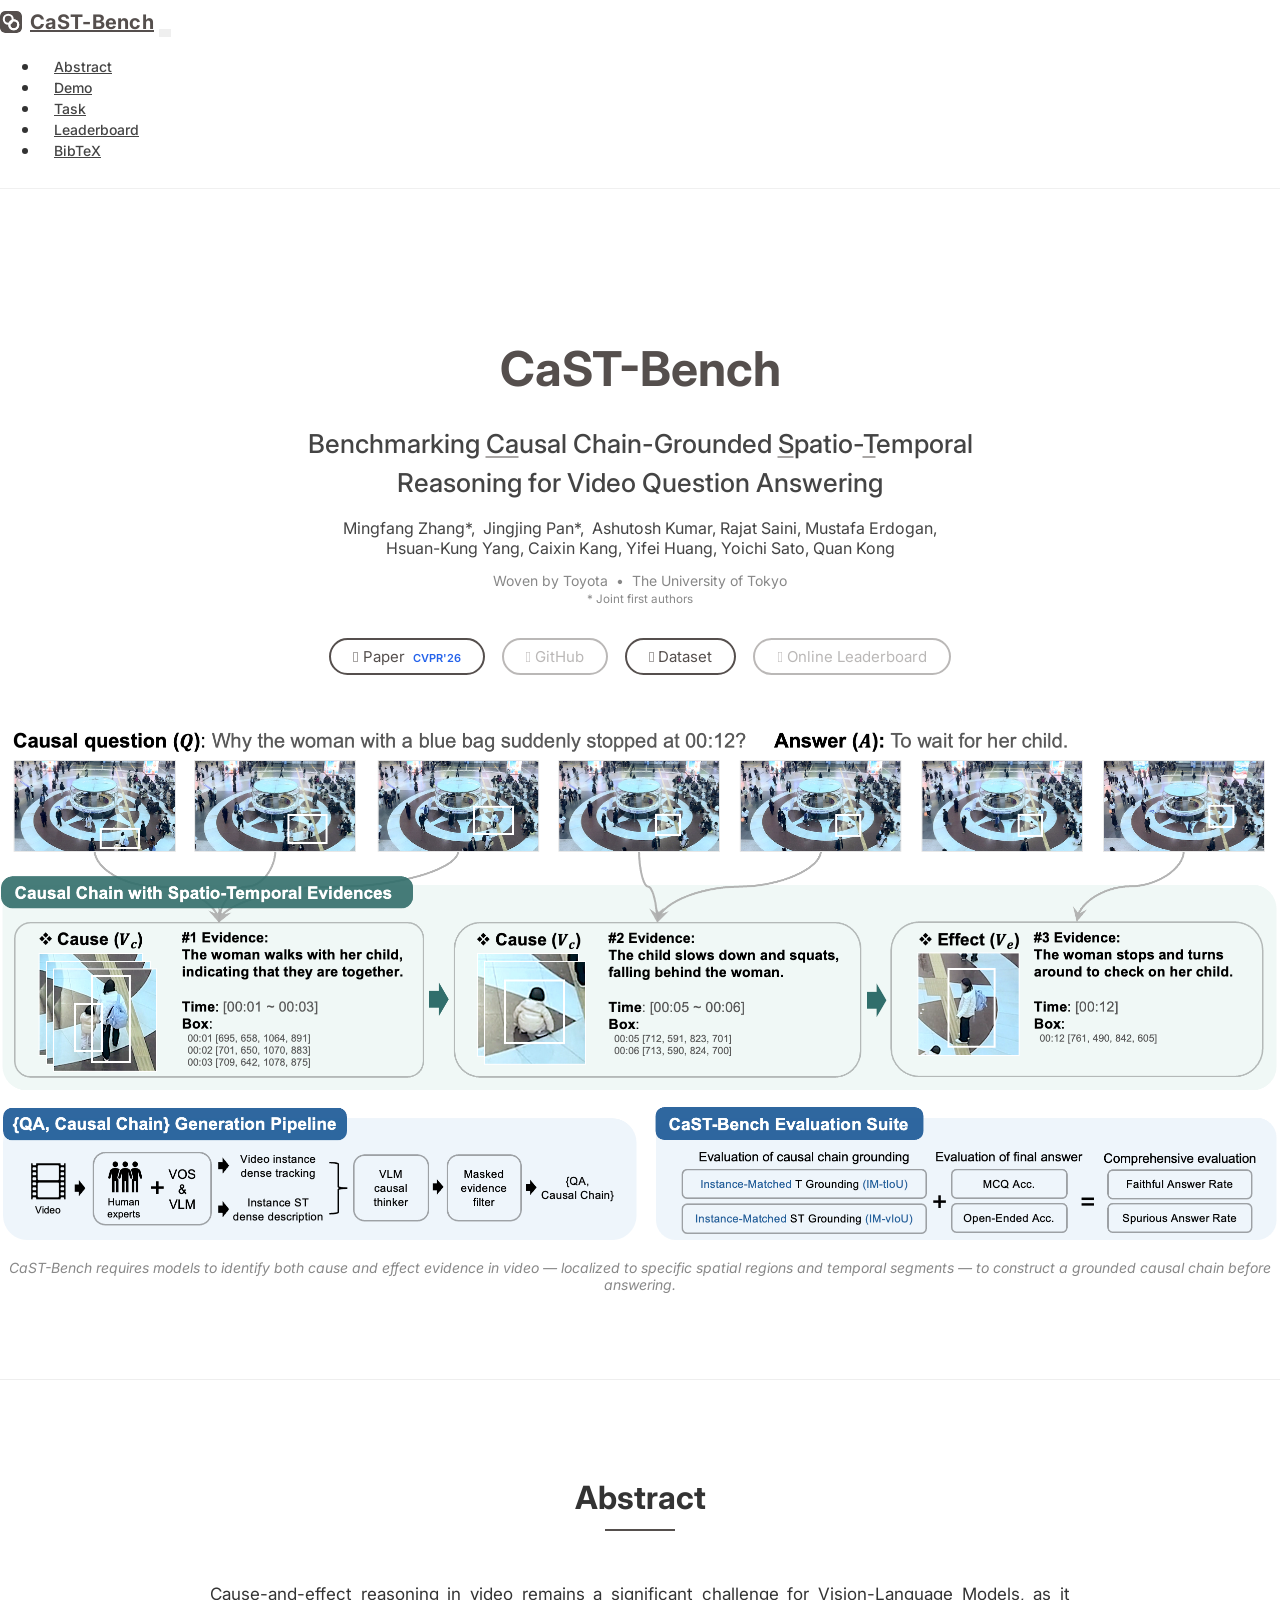
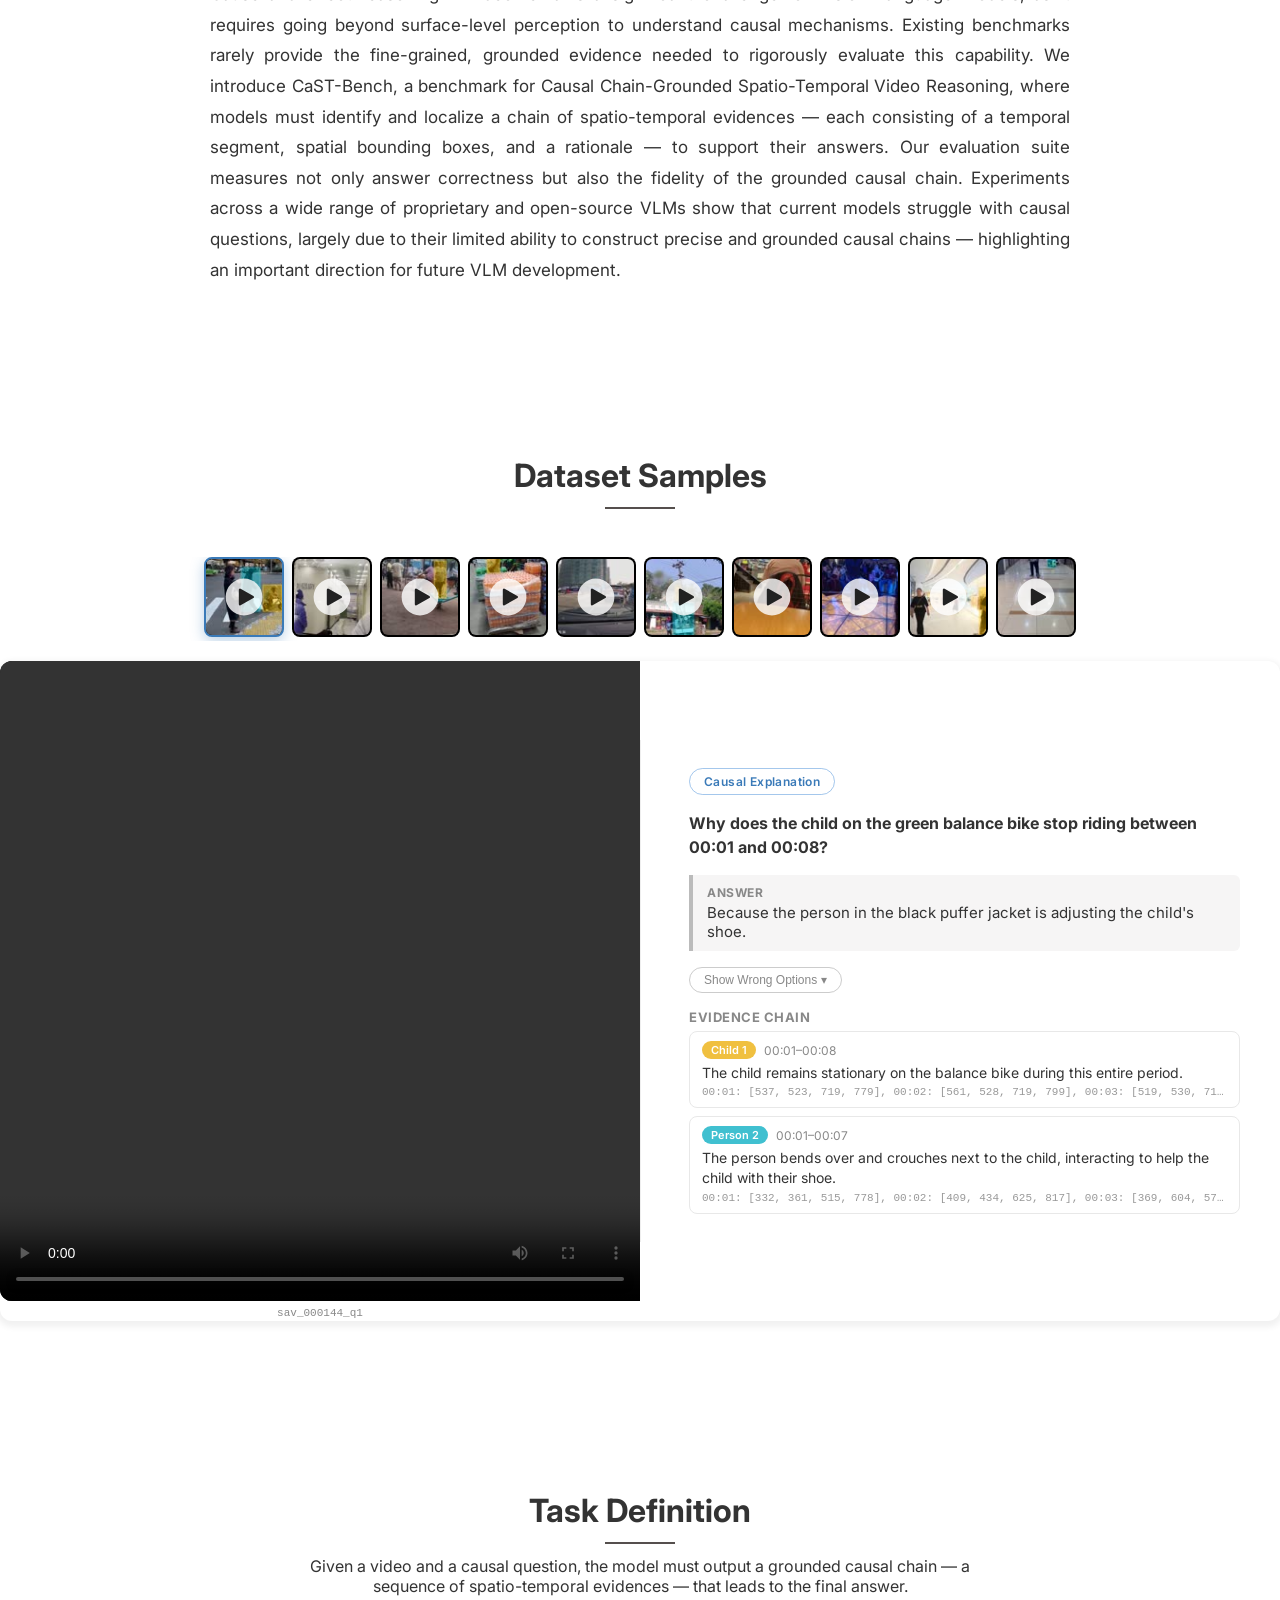
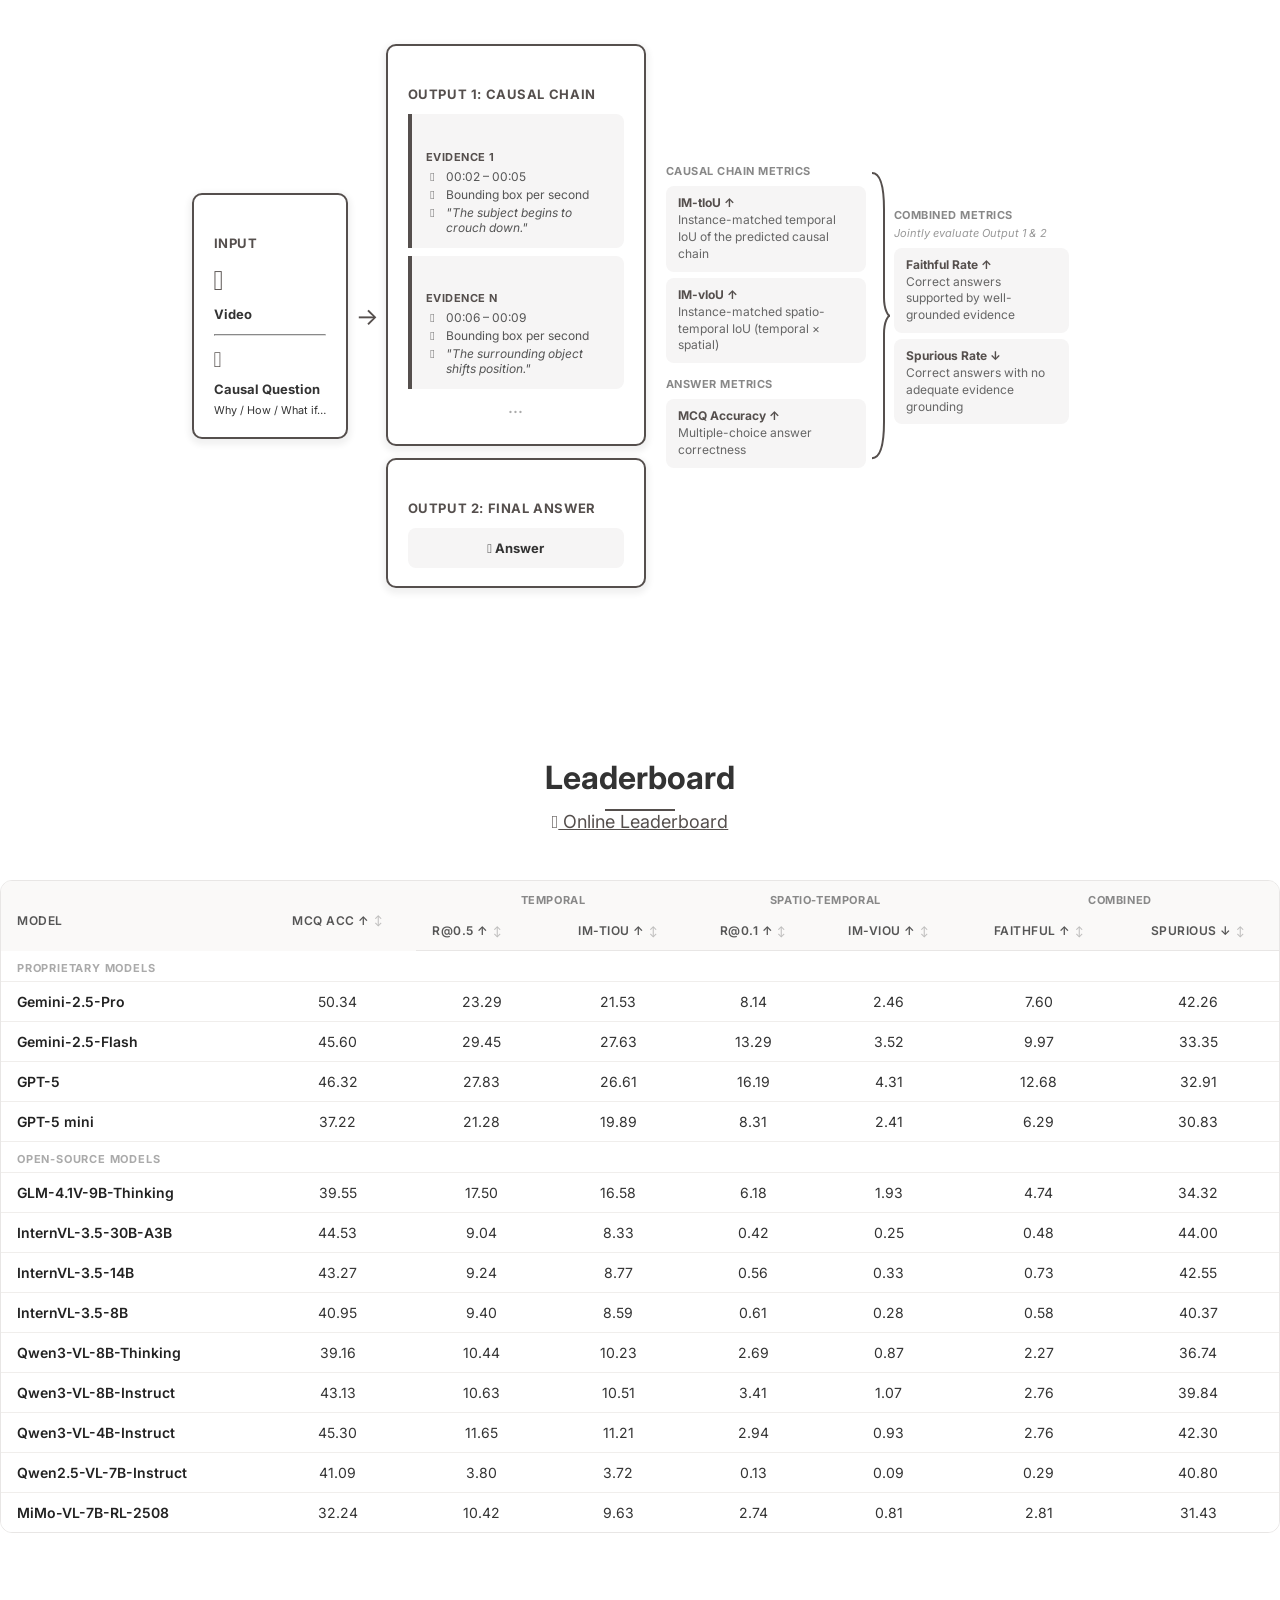
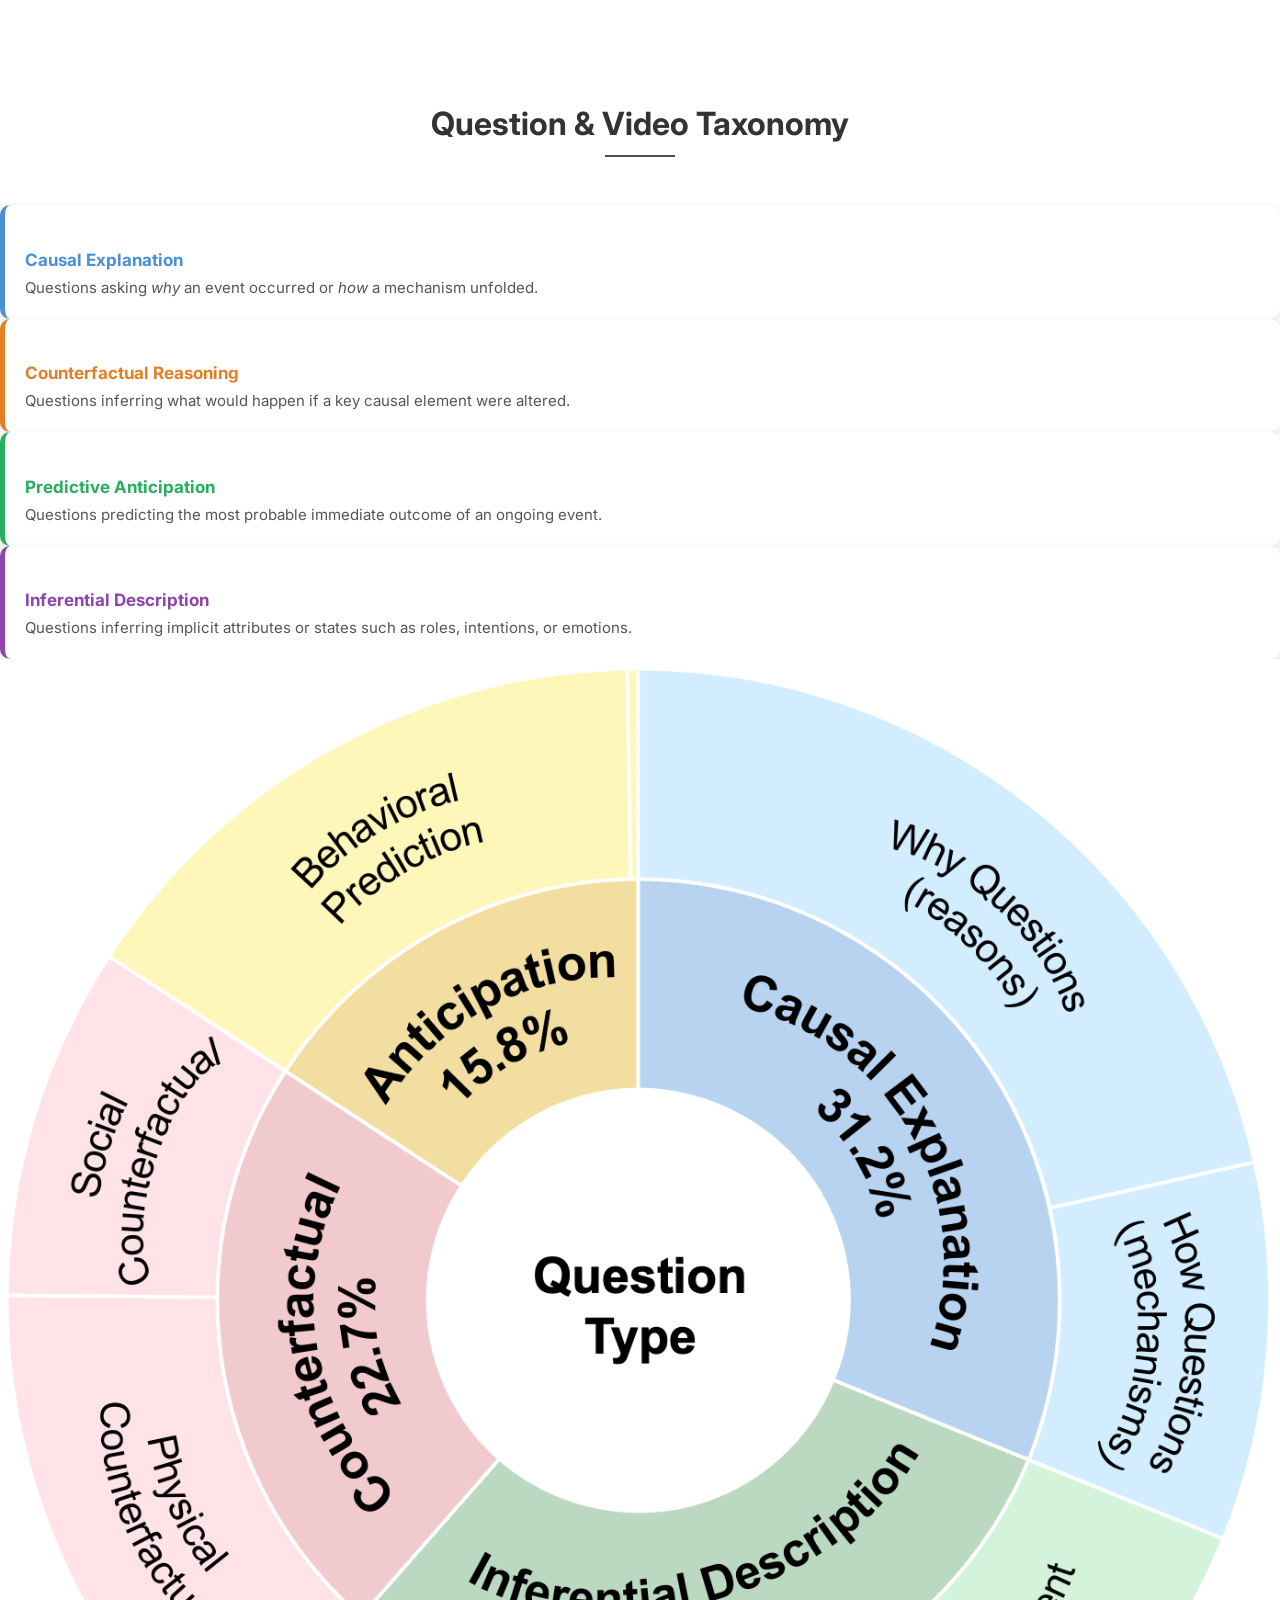
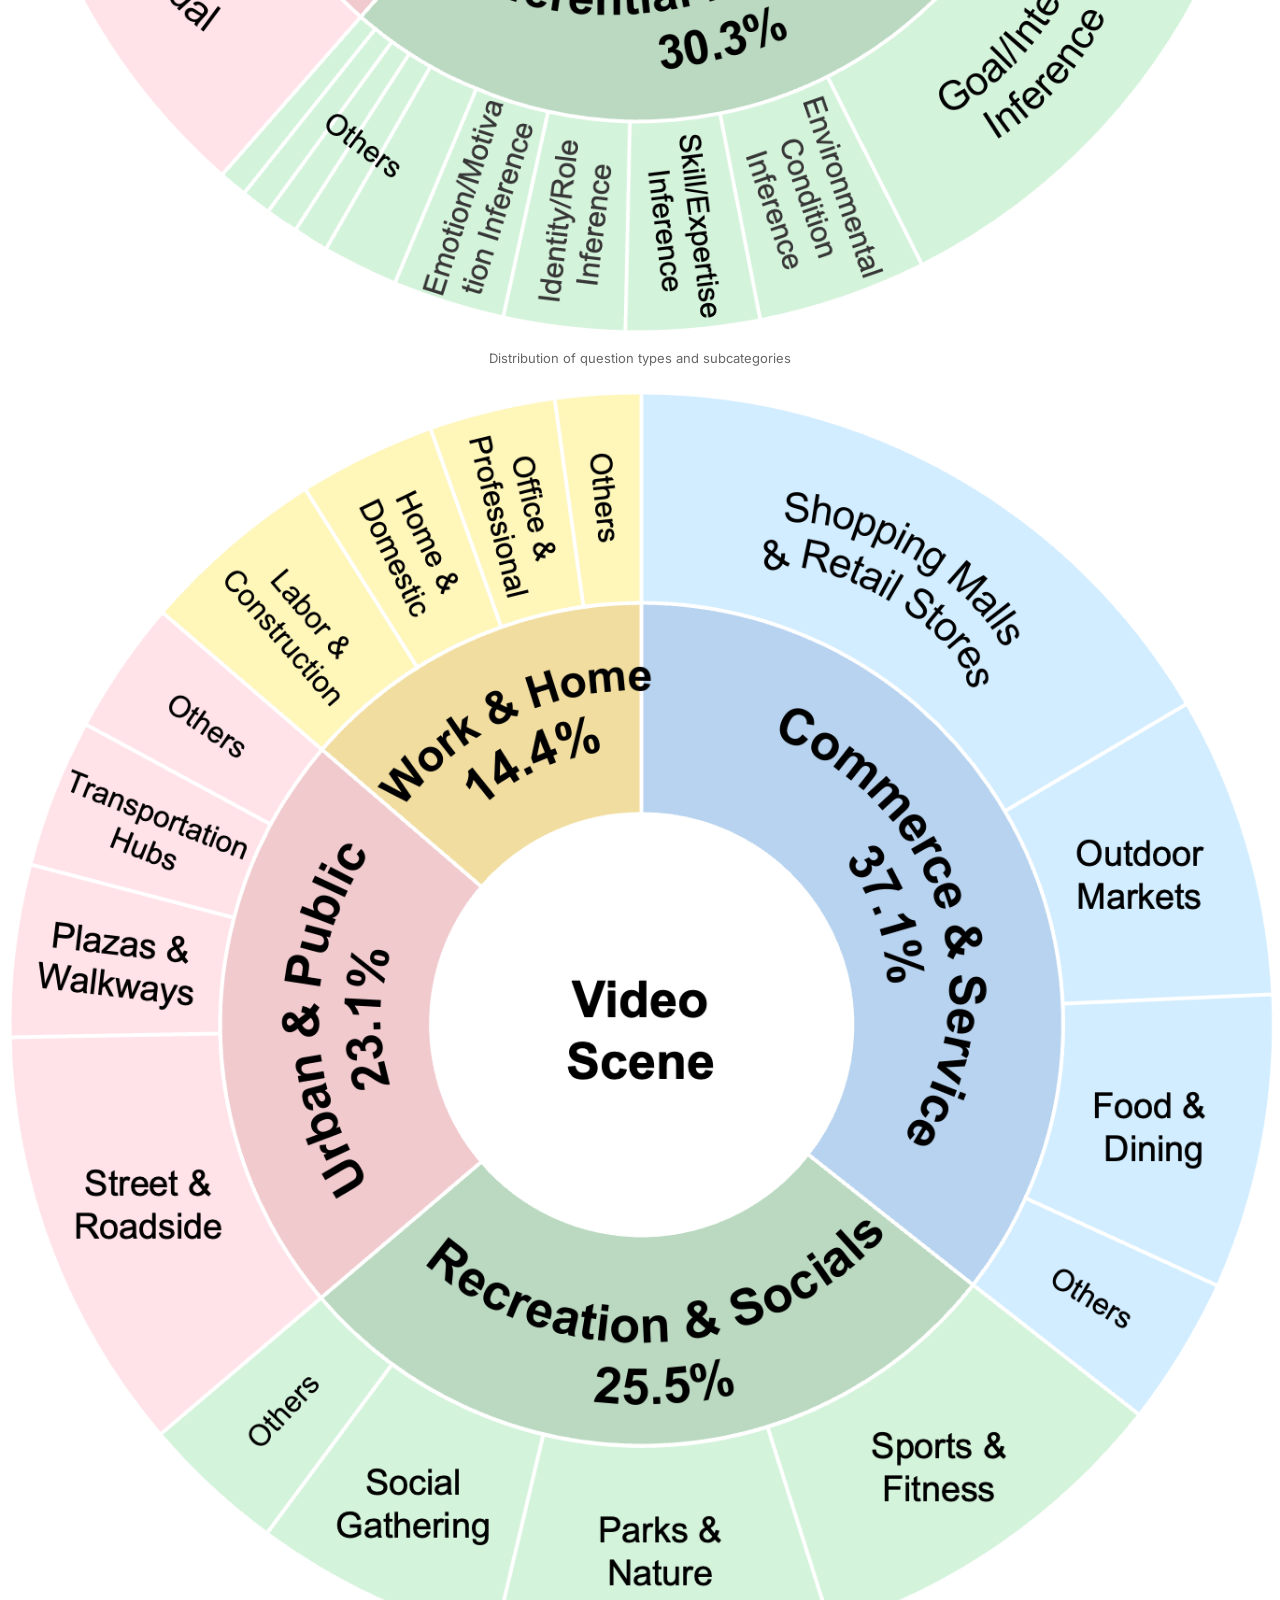
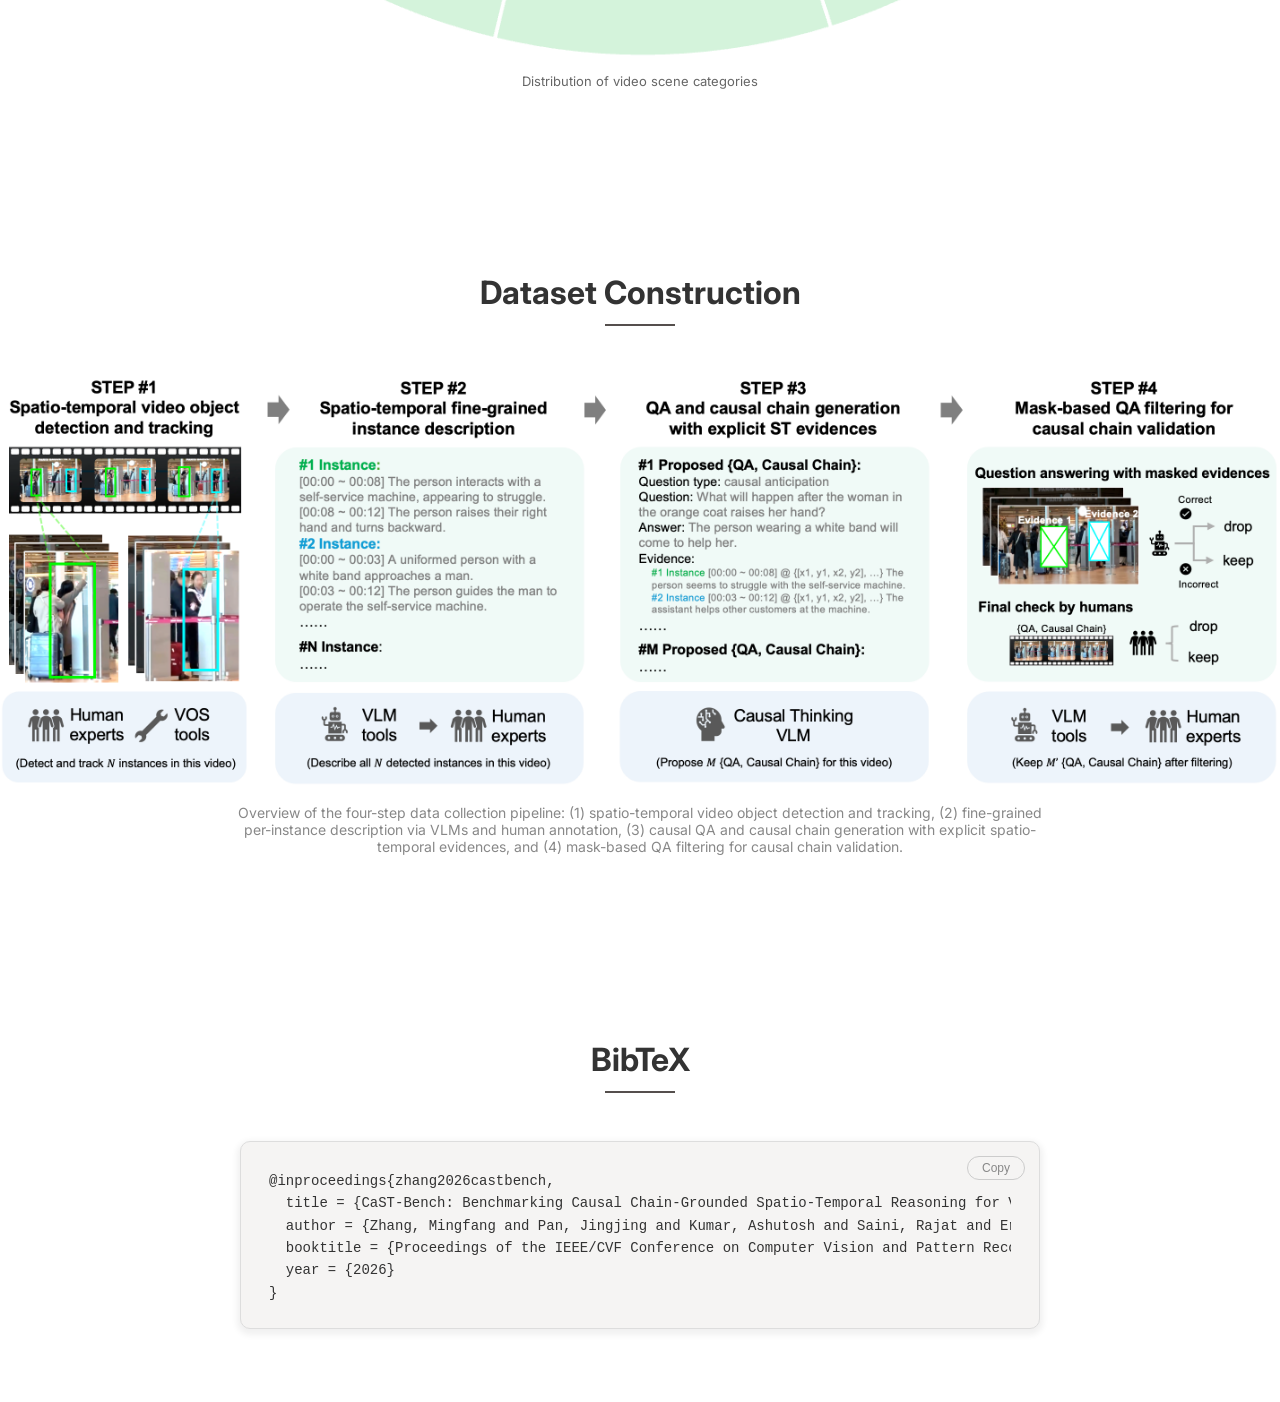
==== commit dec99c62: "Enable Dataset button with HuggingFace link Co-Authored-By: Claude Sonnet 4.6 <noreply@anthropic.com" ====
--- a/index.html
+++ b/index.html
@@ -62,7 +62,7 @@
       <a href="#" class="btn-outline-brand disabled">
         <i class="fab fa-github mr-1"></i> GitHub
       </a>
-      <a href="#" class="btn-outline-brand disabled">
+      <a href="https://huggingface.co/datasets/wovenbytoyota-vai/CaST-Bench" class="btn-outline-brand" target="_blank">
         <i class="fas fa-database mr-1"></i> Dataset
       </a>
       <a href="#leaderboard" class="btn-outline-brand disabled">
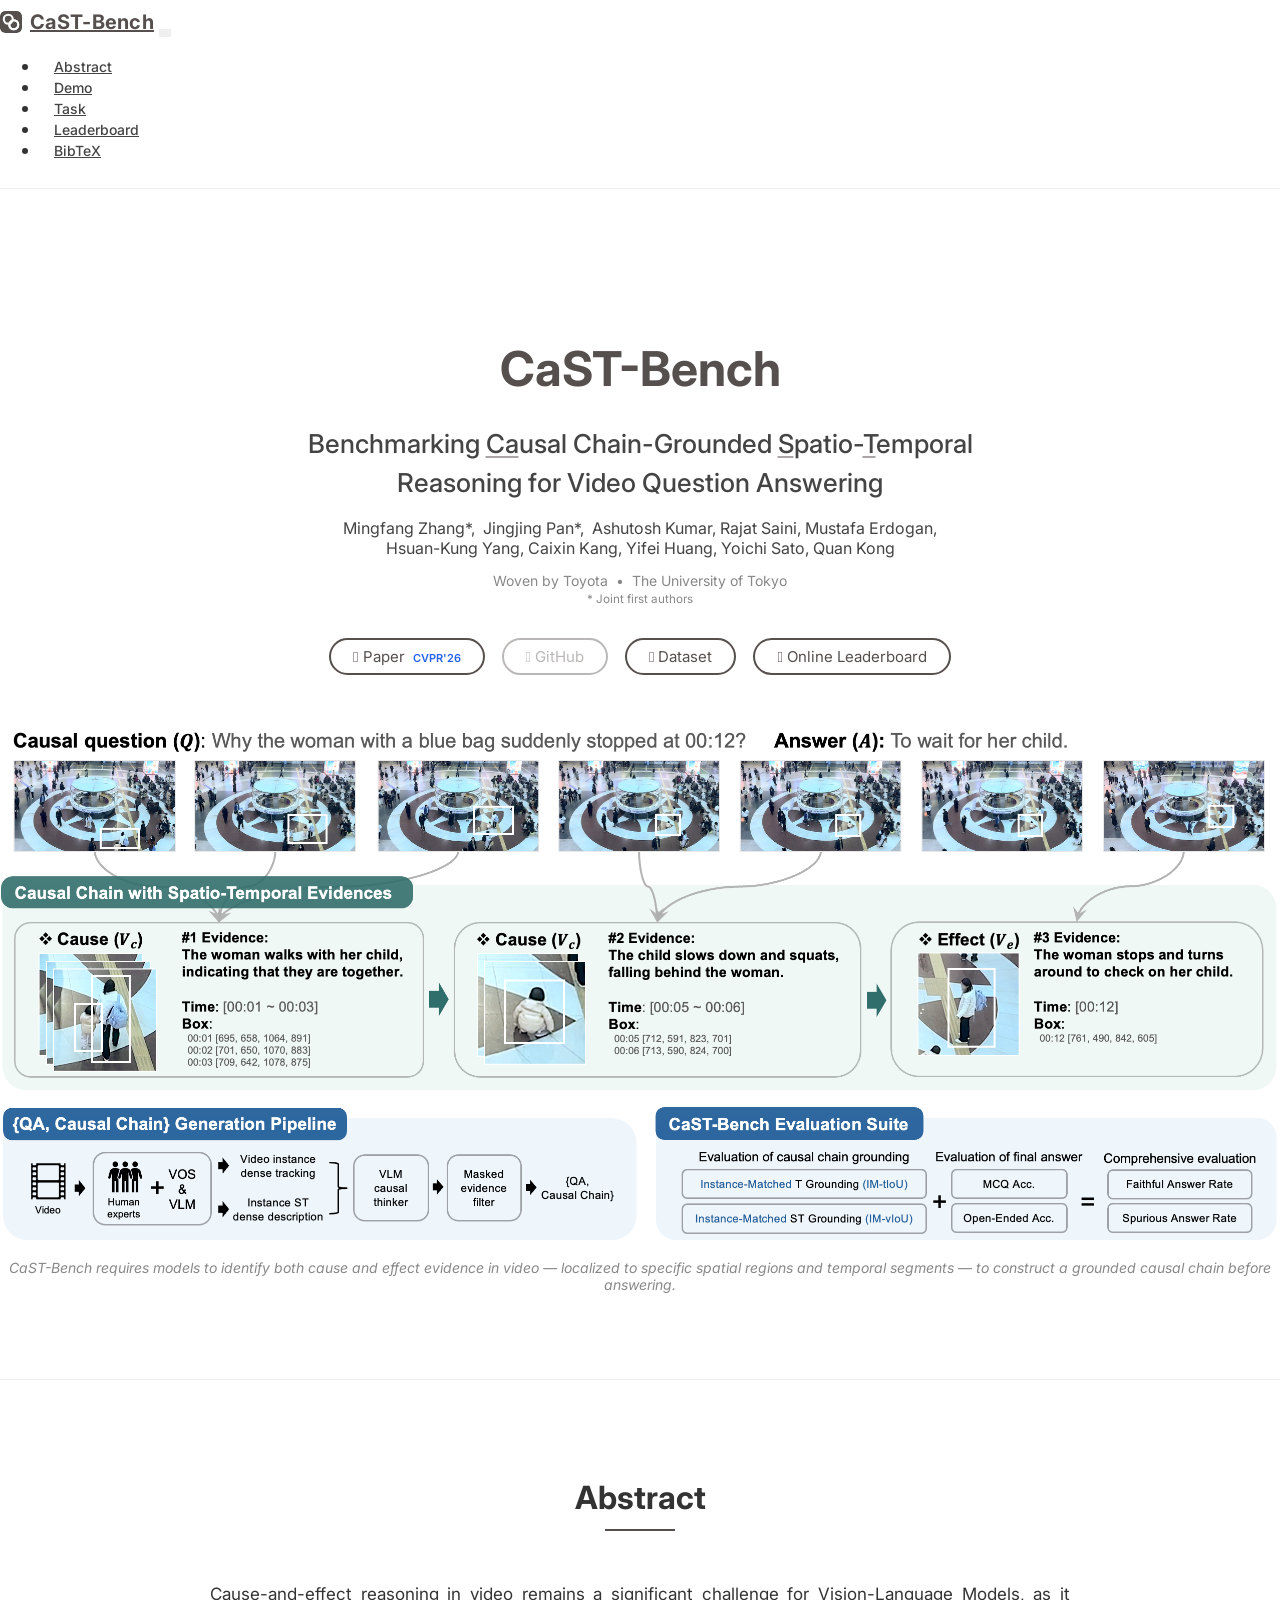
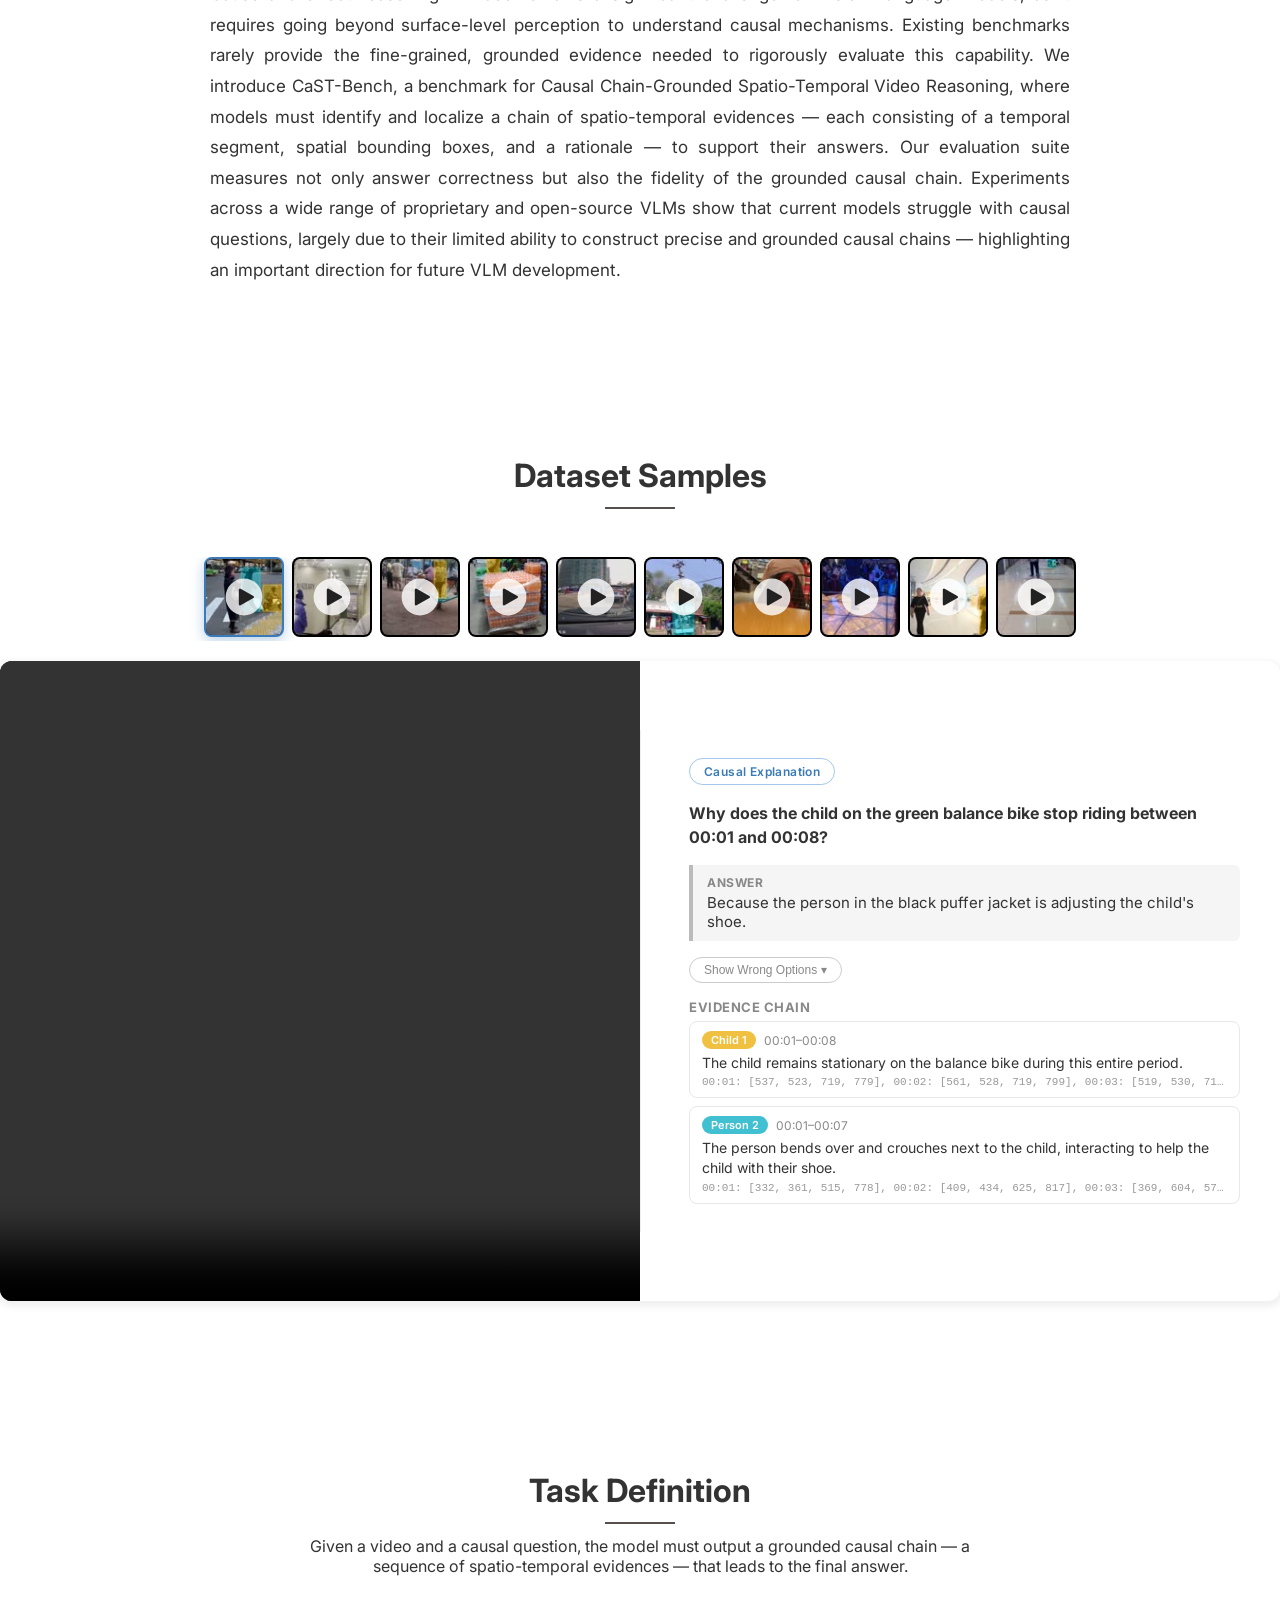
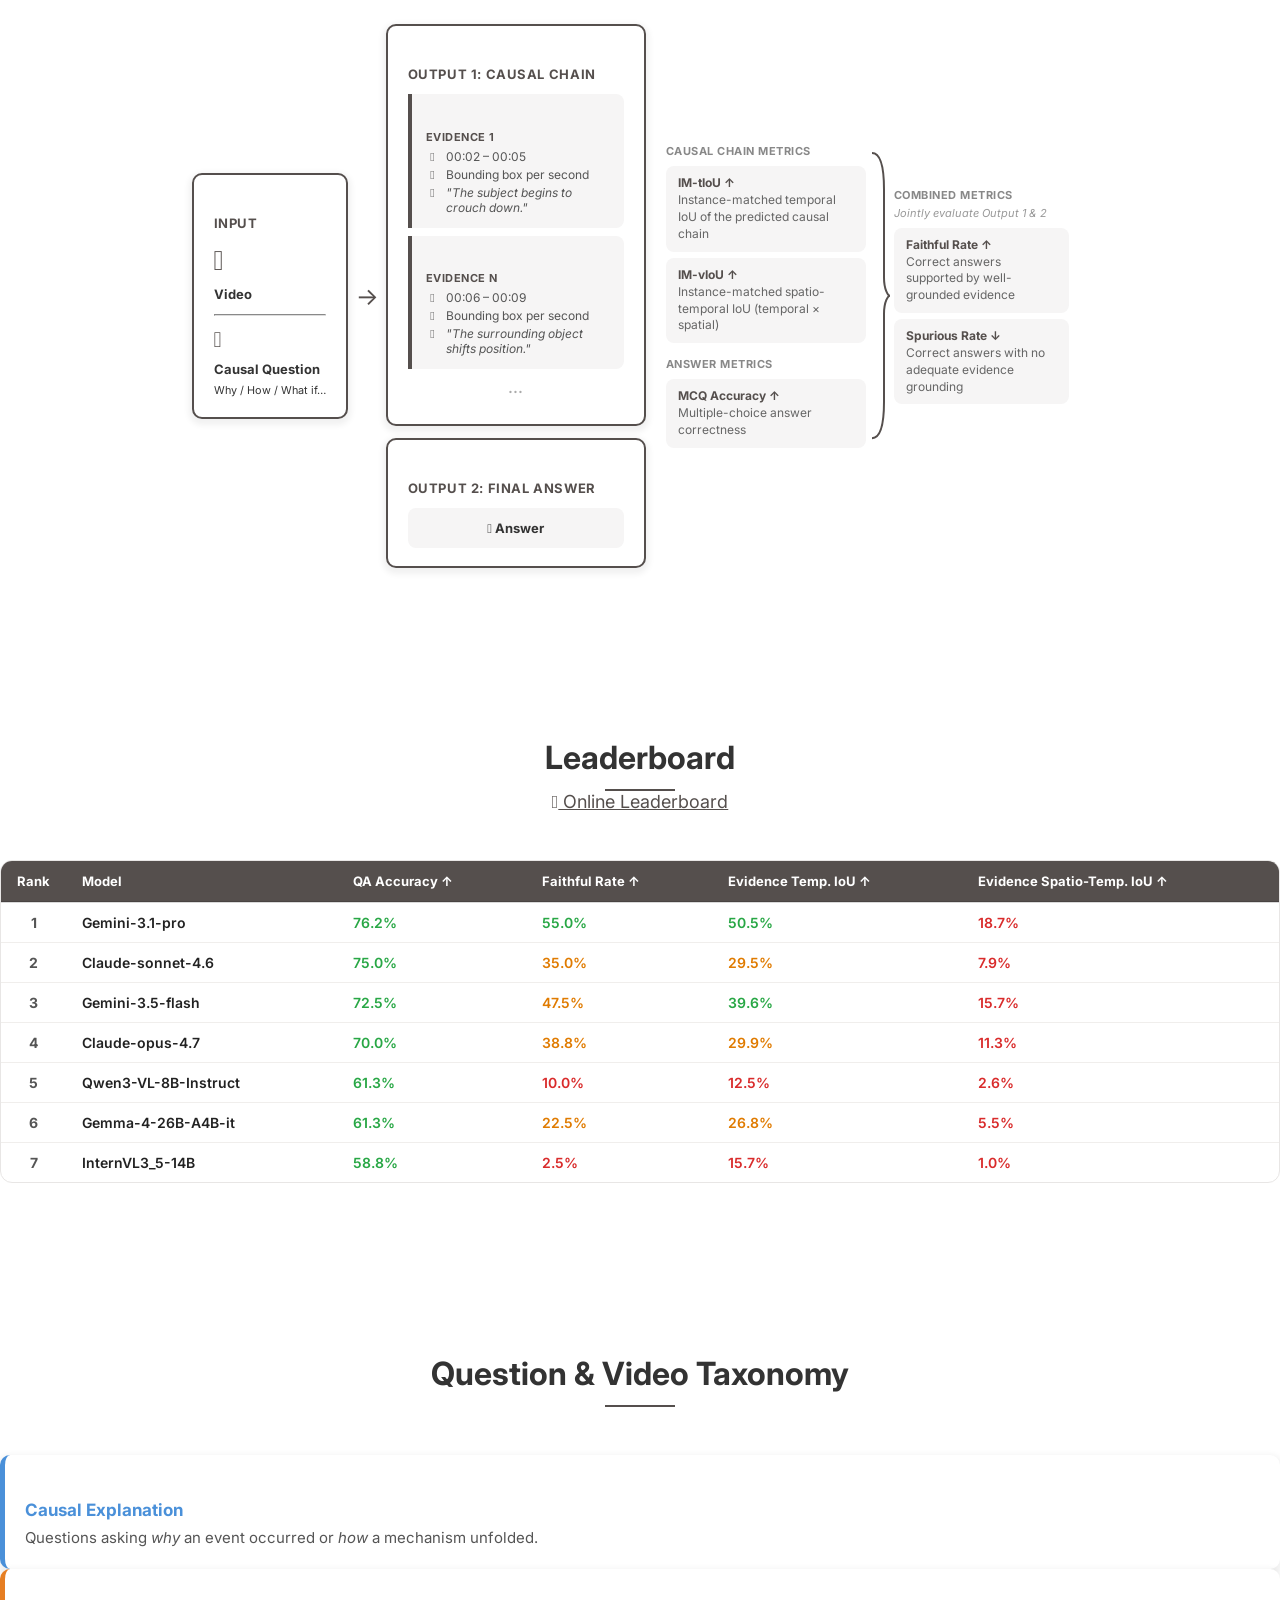
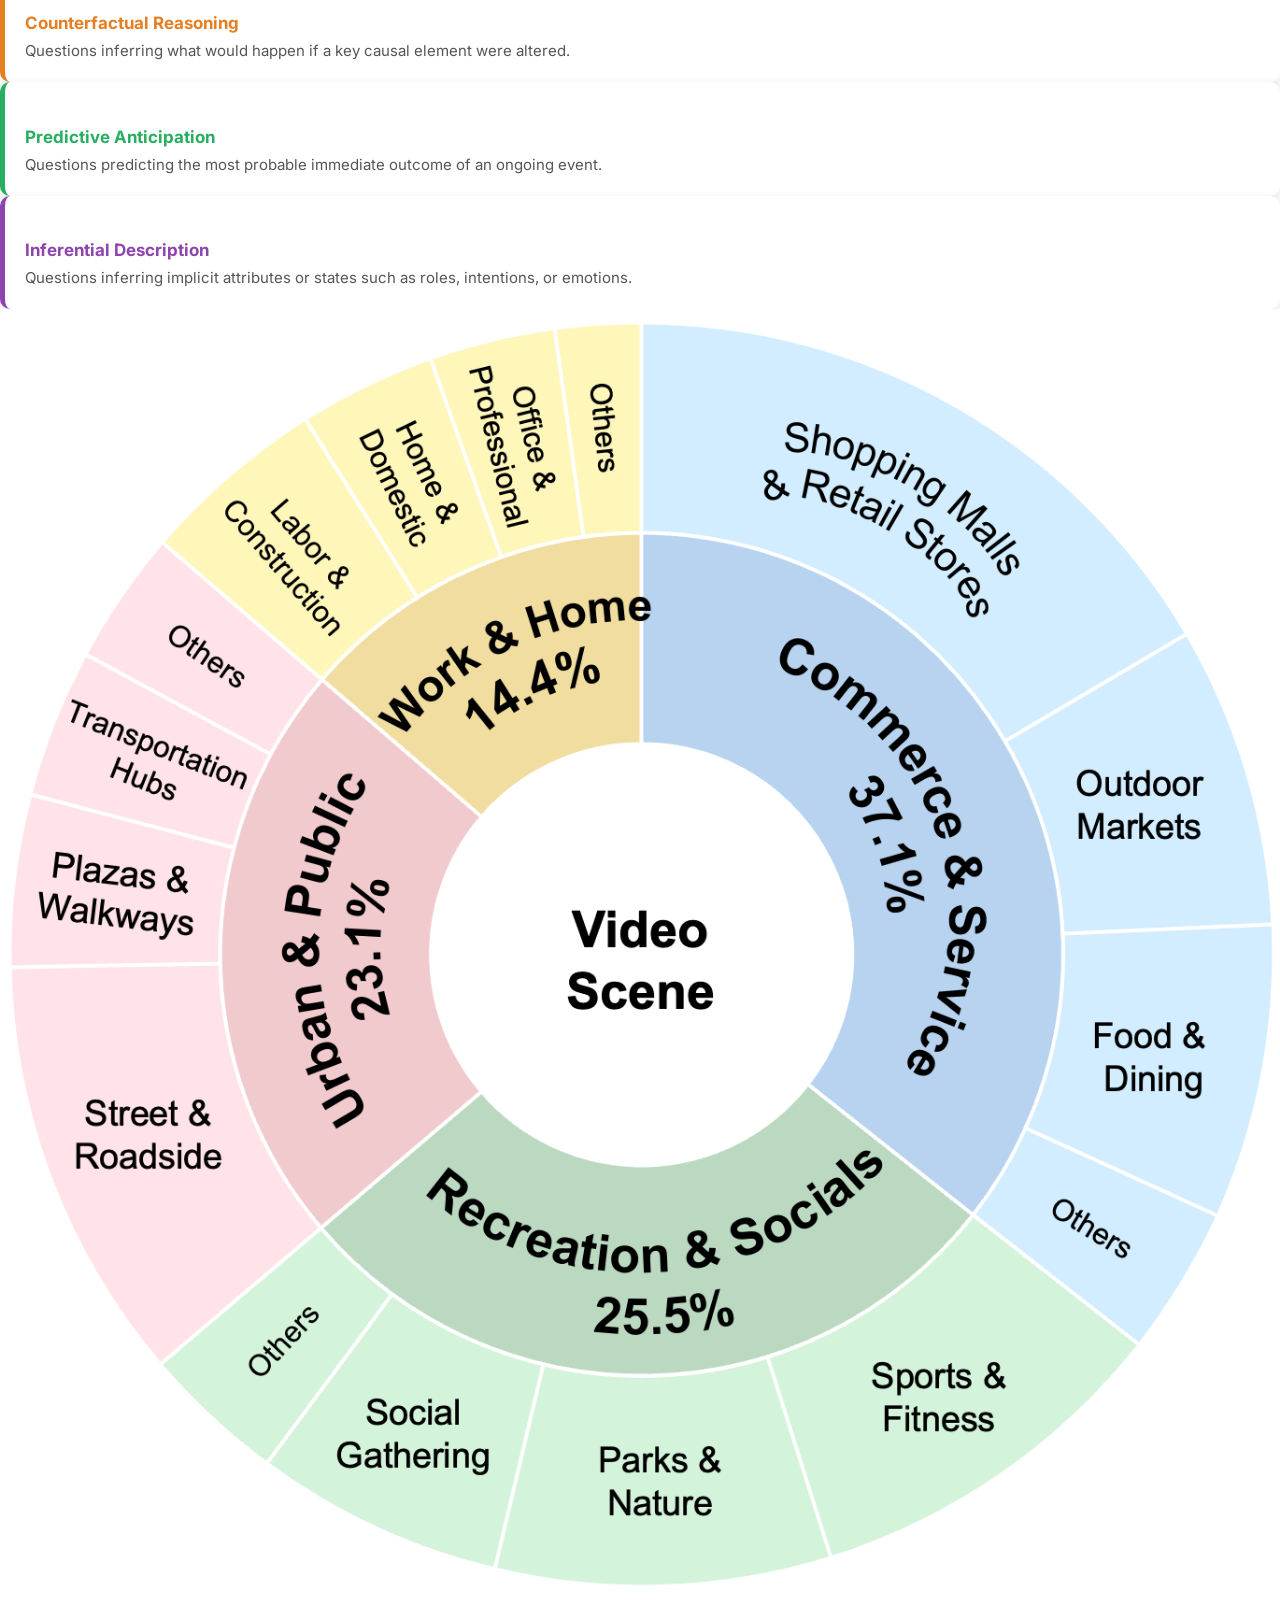
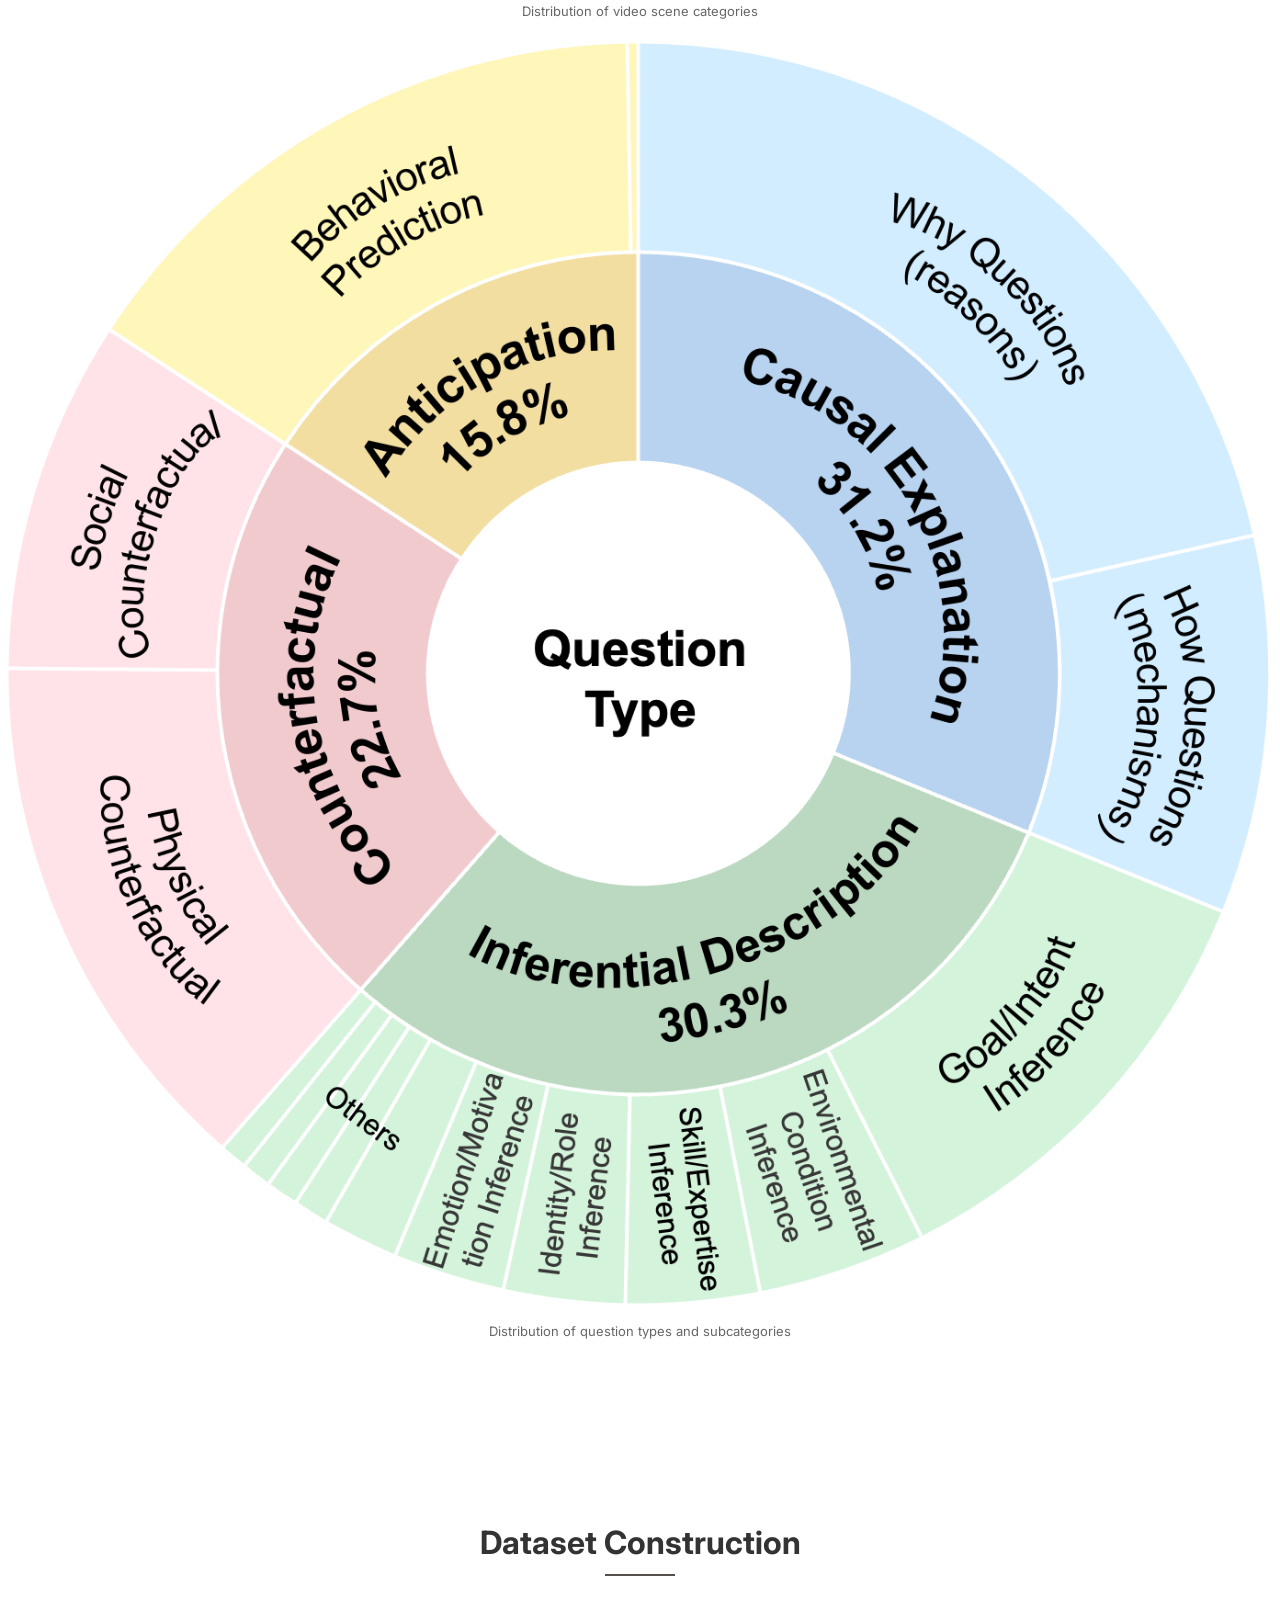
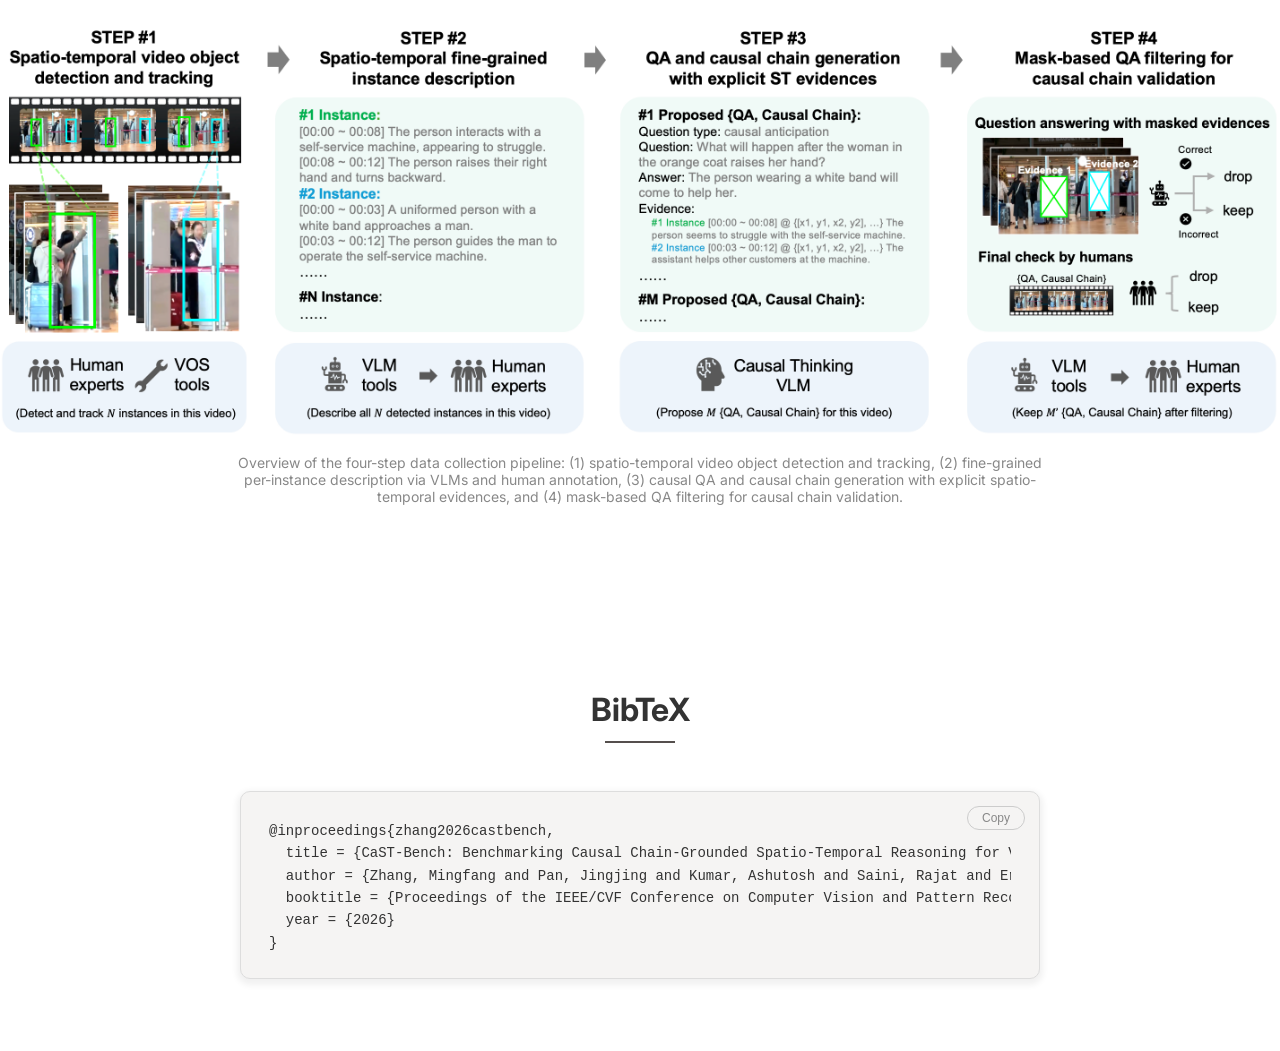
==== commit 320d4aea: "Pre-release cleanup: leaderboard redesign, debug off, figure fixes - Replace leaderboard with new 6-" ====
--- a/index.html
+++ b/index.html
@@ -65,7 +65,7 @@
       <a href="https://huggingface.co/datasets/wovenbytoyota-vai/CaST-Bench" class="btn-outline-brand" target="_blank">
         <i class="fas fa-database mr-1"></i> Dataset
       </a>
-      <a href="#leaderboard" class="btn-outline-brand disabled">
+      <a href="https://wovenbytoyota-vai-cast-bench-leaderboard.hf.space/" class="btn-outline-brand" target="_blank">
         <i class="fas fa-trophy mr-1"></i> Online Leaderboard
       </a>
     </div>
@@ -287,7 +287,7 @@
       <h2>Leaderboard</h2>
       <span class="title-bar"></span>
       <div class="mt-4">
-        <a href="#leaderboard" class="btn-outline-brand disabled">
+        <a href="https://wovenbytoyota-vai-cast-bench-leaderboard.hf.space/" class="btn-outline-brand" target="_blank">
           <i class="fas fa-trophy mr-1"></i> Online Leaderboard
         </a>
       </div>
@@ -296,86 +296,71 @@
     <div class="leaderboard-wrapper">
       <table id="leaderboard-table">
         <thead>
-          <!-- Row 1: group labels -->
-          <tr class="thead-group-row">
-            <th rowspan="2">Model</th>
-            <th rowspan="2" data-tooltip="Multiple-choice question accuracy (%)">
-              <span class="th-inner">MCQ Acc ↑<span class="sort-icon">↕</span></span>
-            </th>
-            <th colspan="2" class="th-group-label">Temporal</th>
-            <th colspan="2" class="th-group-label">Spatio-Temporal</th>
-            <th colspan="2" class="th-group-label">Combined</th>
-          </tr>
-          <!-- Row 2: metric names -->
-          <tr>
-            <th data-tooltip="Recall of evidence instances with temporal IoU ≥ 0.5">
-              <span class="th-inner">R@0.5 ↑<span class="sort-icon">↕</span></span>
-            </th>
-            <th data-tooltip="Instance-Matched temporal IoU — measures temporal grounding accuracy of the predicted causal chain">
-              <span class="th-inner">IM-tIoU ↑<span class="sort-icon">↕</span></span>
-            </th>
-            <th data-tooltip="Recall of evidence instances with spatio-temporal vIoU ≥ 0.1">
-              <span class="th-inner">R@0.1 ↑<span class="sort-icon">↕</span></span>
-            </th>
-            <th data-tooltip="Instance-Matched spatio-temporal IoU — measures spatial + temporal grounding accuracy">
-              <span class="th-inner">IM-vIoU ↑<span class="sort-icon">↕</span></span>
-            </th>
-            <th data-tooltip="% of correct answers that are also supported by well-grounded evidence (vIoU ≥ threshold)">
-              <span class="th-inner">Faithful ↑<span class="sort-icon">↕</span></span>
-            </th>
-            <th data-tooltip="% of correct answers with no instance having adequate evidence grounding">
-              <span class="th-inner">Spurious ↓<span class="sort-icon">↕</span></span>
-            </th>
+          <tr>
+            <th><span class="th-name">Rank</span></th>
+            <th><span class="th-name">Model</span></th>
+            <th>QA Accuracy ↑</th>
+            <th>Faithful Rate ↑</th>
+            <th>Evidence Temp. IoU ↑</th>
+            <th>Evidence Spatio-Temp. IoU ↑</th>
           </tr>
         </thead>
         <tbody>
-          <!-- Proprietary group -->
-          <tr class="group-header" data-group="proprietary">
-            <td colspan="8">Proprietary Models</td>
-          </tr>
-          <tr class="group-proprietary">
-            <td>Gemini-2.5-Pro</td><td>50.34</td><td>23.29</td><td>21.53</td><td>8.14</td><td>2.46</td><td>7.60</td><td>42.26</td>
-          </tr>
-          <tr class="group-proprietary">
-            <td>Gemini-2.5-Flash</td><td>45.60</td><td>29.45</td><td>27.63</td><td>13.29</td><td>3.52</td><td>9.97</td><td>33.35</td>
-          </tr>
-          <tr class="group-proprietary">
-            <td>GPT-5</td><td>46.32</td><td>27.83</td><td>26.61</td><td>16.19</td><td>4.31</td><td>12.68</td><td>32.91</td>
-          </tr>
-          <tr class="group-proprietary">
-            <td>GPT-5 mini</td><td>37.22</td><td>21.28</td><td>19.89</td><td>8.31</td><td>2.41</td><td>6.29</td><td>30.83</td>
-          </tr>
-
-          <!-- Open-source group -->
-          <tr class="group-header" data-group="opensource">
-            <td colspan="8">Open-Source Models</td>
-          </tr>
-          <tr class="group-opensource">
-            <td>GLM-4.1V-9B-Thinking</td><td>39.55</td><td>17.50</td><td>16.58</td><td>6.18</td><td>1.93</td><td>4.74</td><td>34.32</td>
-          </tr>
-          <tr class="group-opensource">
-            <td>InternVL-3.5-30B-A3B</td><td>44.53</td><td>9.04</td><td>8.33</td><td>0.42</td><td>0.25</td><td>0.48</td><td>44.00</td>
-          </tr>
-          <tr class="group-opensource">
-            <td>InternVL-3.5-14B</td><td>43.27</td><td>9.24</td><td>8.77</td><td>0.56</td><td>0.33</td><td>0.73</td><td>42.55</td>
-          </tr>
-          <tr class="group-opensource">
-            <td>InternVL-3.5-8B</td><td>40.95</td><td>9.40</td><td>8.59</td><td>0.61</td><td>0.28</td><td>0.58</td><td>40.37</td>
-          </tr>
-          <tr class="group-opensource">
-            <td>Qwen3-VL-8B-Thinking</td><td>39.16</td><td>10.44</td><td>10.23</td><td>2.69</td><td>0.87</td><td>2.27</td><td>36.74</td>
-          </tr>
-          <tr class="group-opensource">
-            <td>Qwen3-VL-8B-Instruct</td><td>43.13</td><td>10.63</td><td>10.51</td><td>3.41</td><td>1.07</td><td>2.76</td><td>39.84</td>
-          </tr>
-          <tr class="group-opensource">
-            <td>Qwen3-VL-4B-Instruct</td><td>45.30</td><td>11.65</td><td>11.21</td><td>2.94</td><td>0.93</td><td>2.76</td><td>42.30</td>
-          </tr>
-          <tr class="group-opensource">
-            <td>Qwen2.5-VL-7B-Instruct</td><td>41.09</td><td>3.80</td><td>3.72</td><td>0.13</td><td>0.09</td><td>0.29</td><td>40.80</td>
-          </tr>
-          <tr class="group-opensource">
-            <td>MiMo-VL-7B-RL-2508</td><td>32.24</td><td>10.42</td><td>9.63</td><td>2.74</td><td>0.81</td><td>2.81</td><td>31.43</td>
+          <tr>
+            <td class="rank-col">1</td>
+            <td>Gemini-3.1-pro</td>
+            <td class="val-green">76.2%</td>
+            <td class="val-green">55.0%</td>
+            <td class="val-green">50.5%</td>
+            <td class="val-red">18.7%</td>
+          </tr>
+          <tr>
+            <td class="rank-col">2</td>
+            <td>Claude-sonnet-4.6</td>
+            <td class="val-green">75.0%</td>
+            <td class="val-orange">35.0%</td>
+            <td class="val-orange">29.5%</td>
+            <td class="val-red">7.9%</td>
+          </tr>
+          <tr>
+            <td class="rank-col">3</td>
+            <td>Gemini-3.5-flash</td>
+            <td class="val-green">72.5%</td>
+            <td class="val-orange">47.5%</td>
+            <td class="val-green">39.6%</td>
+            <td class="val-red">15.7%</td>
+          </tr>
+          <tr>
+            <td class="rank-col">4</td>
+            <td>Claude-opus-4.7</td>
+            <td class="val-green">70.0%</td>
+            <td class="val-orange">38.8%</td>
+            <td class="val-orange">29.9%</td>
+            <td class="val-red">11.3%</td>
+          </tr>
+          <tr>
+            <td class="rank-col">5</td>
+            <td>Qwen3-VL-8B-Instruct</td>
+            <td class="val-green">61.3%</td>
+            <td class="val-red">10.0%</td>
+            <td class="val-red">12.5%</td>
+            <td class="val-red">2.6%</td>
+          </tr>
+          <tr>
+            <td class="rank-col">6</td>
+            <td>Gemma-4-26B-A4B-it</td>
+            <td class="val-green">61.3%</td>
+            <td class="val-orange">22.5%</td>
+            <td class="val-orange">26.8%</td>
+            <td class="val-red">5.5%</td>
+          </tr>
+          <tr>
+            <td class="rank-col">7</td>
+            <td>InternVL3_5-14B</td>
+            <td class="val-green">58.8%</td>
+            <td class="val-red">2.5%</td>
+            <td class="val-red">15.7%</td>
+            <td class="val-red">1.0%</td>
           </tr>
         </tbody>
       </table>
@@ -426,11 +411,11 @@
     <div class="row taxonomy-figures">
       <div class="col-12 col-md-6 mb-4 mb-md-0">
         <img src="img/video_dist.png" alt="Video scene distribution">
-        <p class="fig-caption">Distribution of question types and subcategories</p>
+        <p class="fig-caption">Distribution of video scene categories</p>
       </div>
       <div class="col-12 col-md-6">
         <img src="img/question_types.png" alt="Question type distribution">
-        <p class="fig-caption">Distribution of video scene categories</p>
+        <p class="fig-caption">Distribution of question types and subcategories</p>
       </div>
     </div>
 
@@ -483,7 +468,7 @@
 
 <!-- Sample configuration: add rendered video JSON files here -->
 <script>
-window.CAST_DEBUG = true;
+window.CAST_DEBUG = false;
 window.CAST_SAMPLES = [
   'videos/sav_000144_q1.json',
   'videos/sav_000103_q6.json',
--- a/css/style.css
+++ b/css/style.css
@@ -746,76 +746,39 @@
   min-width: 700px;
 }
 #leaderboard-table thead th {
-  background: #faf9f8;
-  color: #555;
-  font-size: 12px;
-  font-weight: 600;
-  text-transform: uppercase;
-  letter-spacing: 0.5px;
+  background: var(--brand);
+  color: #fff;
+  font-size: 13px;
+  font-weight: 700;
   padding: 12px 16px;
-  text-align: center;
-  white-space: nowrap;
-  cursor: pointer;
-  user-select: none;
-  position: relative;
-  border-bottom: 1px solid #e8e6e5;
-}
-#leaderboard-table thead th:first-child { text-align: left; cursor: default; }
-#leaderboard-table .th-group-label {
-  text-align: center;
-  font-size: 11px;
-  font-weight: 700;
-  color: #888;
-  letter-spacing: 0.6px;
-  border-bottom: 1px solid #e8e6e5;
+  text-align: left;
+  vertical-align: top;
   cursor: default;
-  padding-bottom: 6px;
-}
-#leaderboard-table .th-group-label:hover { background: #faf9f8; color: #888; }
-#leaderboard-table .thead-group-row th { border-bottom: none; padding-bottom: 4px; }
-#leaderboard-table thead th:hover:not(:first-child) { background: #f0eeec; color: var(--brand); }
-#leaderboard-table thead th .th-inner {
-  display: inline-flex;
-  align-items: center;
-  gap: 4px;
-  justify-content: center;
-}
-#leaderboard-table thead th .sort-icon {
-  font-size: 10px;
-  opacity: 0.35;
-}
-#leaderboard-table thead th.sorted-asc .sort-icon,
-#leaderboard-table thead th.sorted-desc .sort-icon { opacity: 1; color: var(--brand); }
-
-/* Group header rows */
-#leaderboard-table tr.group-header td {
-  background: #fff;
-  font-weight: 700;
-  font-size: 11px;
-  text-transform: uppercase;
-  letter-spacing: 0.8px;
-  padding: 10px 16px 6px;
-  color: #aaa;
-  border-top: 1px solid #e8e6e5;
-}
-#leaderboard-table tr.group-header:first-child td { border-top: none; }
+  border-bottom: 2px solid rgba(0,0,0,0.15);
+}
 
 /* Data rows */
-#leaderboard-table tr.group-proprietary td,
-#leaderboard-table tr.group-opensource td {
-  background: #fff;
-}
-#leaderboard-table tbody tr:hover td { background: #faf9f8; }
+#leaderboard-table tbody tr:hover td { background: var(--bg-gray); }
 #leaderboard-table td {
   padding: 11px 16px;
-  text-align: center;
+  text-align: left;
   border-bottom: 1px solid #f0eeec;
   font-size: 14px;
   color: #333;
 }
 #leaderboard-table tbody tr:last-child td { border-bottom: none; }
-#leaderboard-table td:first-child { text-align: left; font-weight: 600; color: #222; }
-#leaderboard-table td.best { font-weight: 700; color: var(--brand); }
+#leaderboard-table td.rank-col {
+  font-weight: 700;
+  color: #555;
+  text-align: center;
+  width: 60px;
+}
+#leaderboard-table td:nth-child(2) { font-weight: 600; color: #222; }
+
+/* Value color coding */
+#leaderboard-table .val-green  { color: var(--green); font-weight: 600; }
+#leaderboard-table .val-orange { color: #e07b00;      font-weight: 600; }
+#leaderboard-table .val-red    { color: var(--red);   font-weight: 600; }
 
 /* Tooltip for column headers */
 [data-tooltip] { position: relative; }
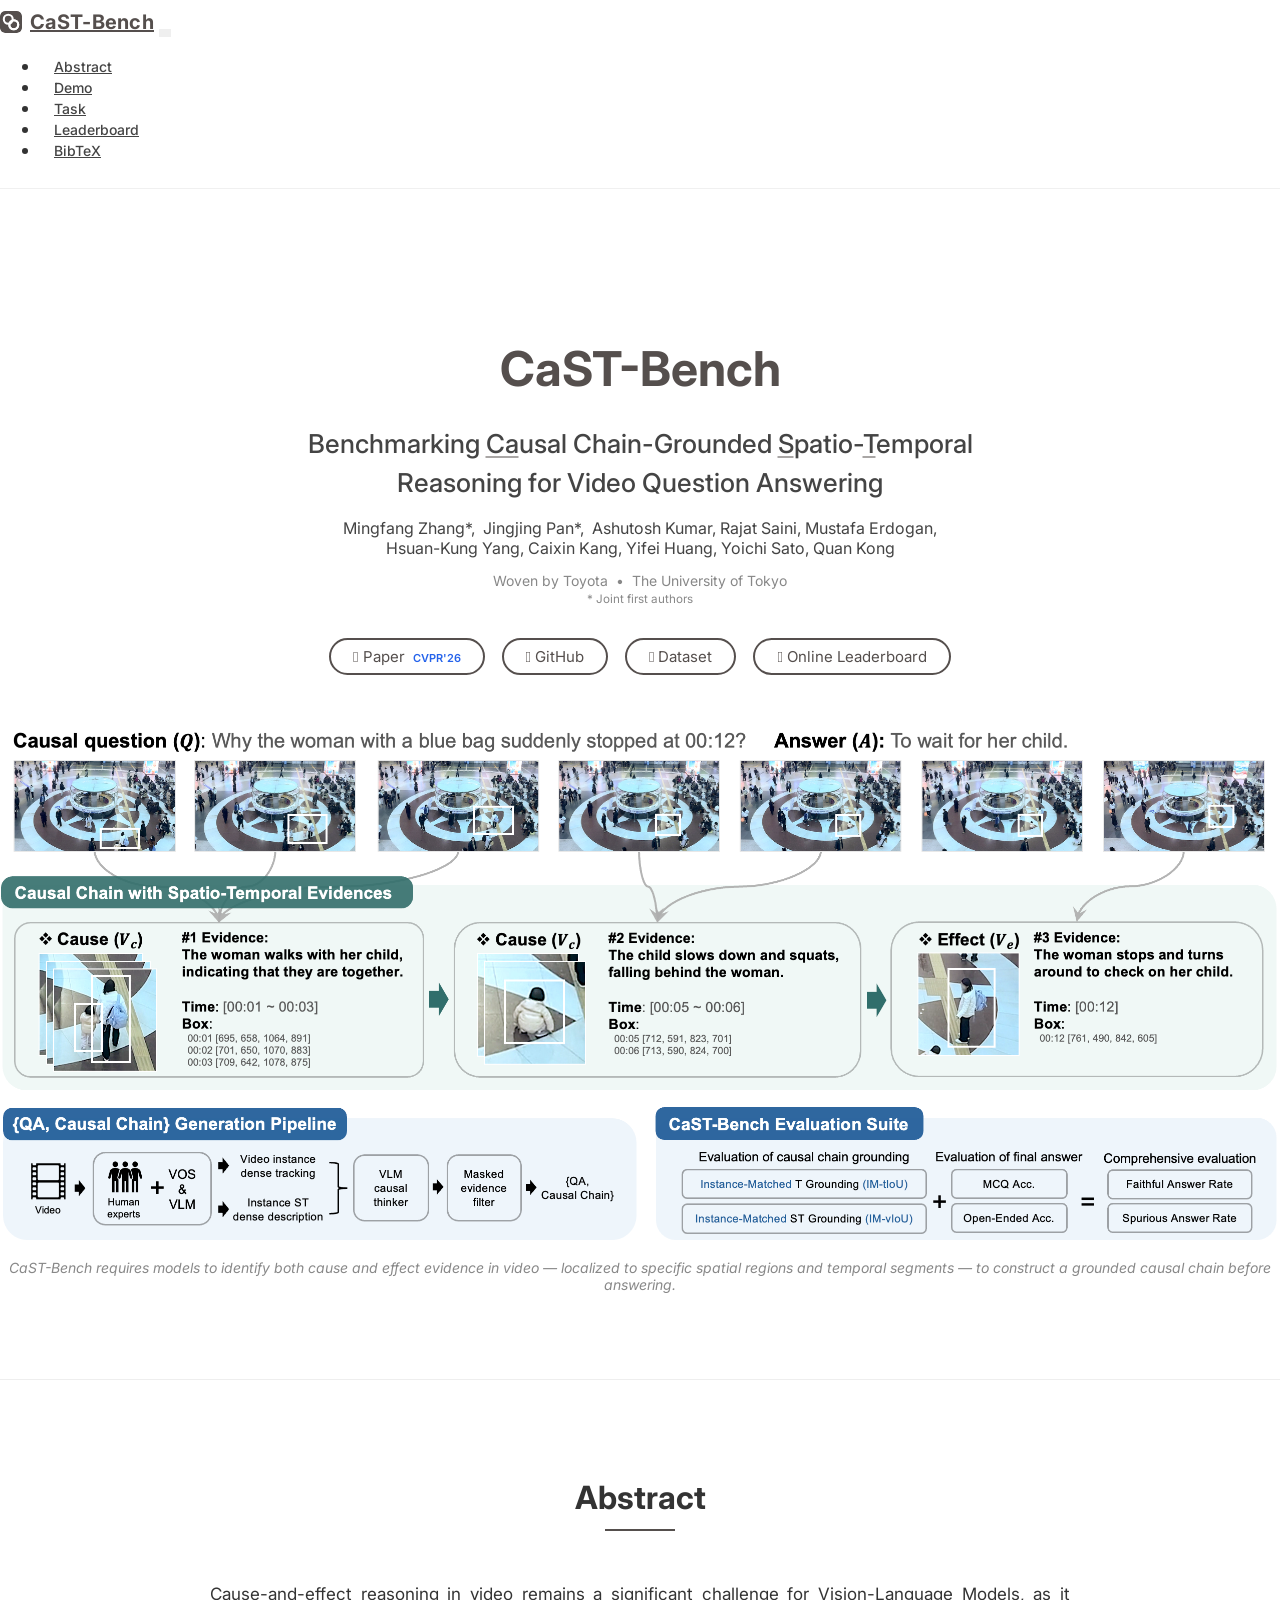
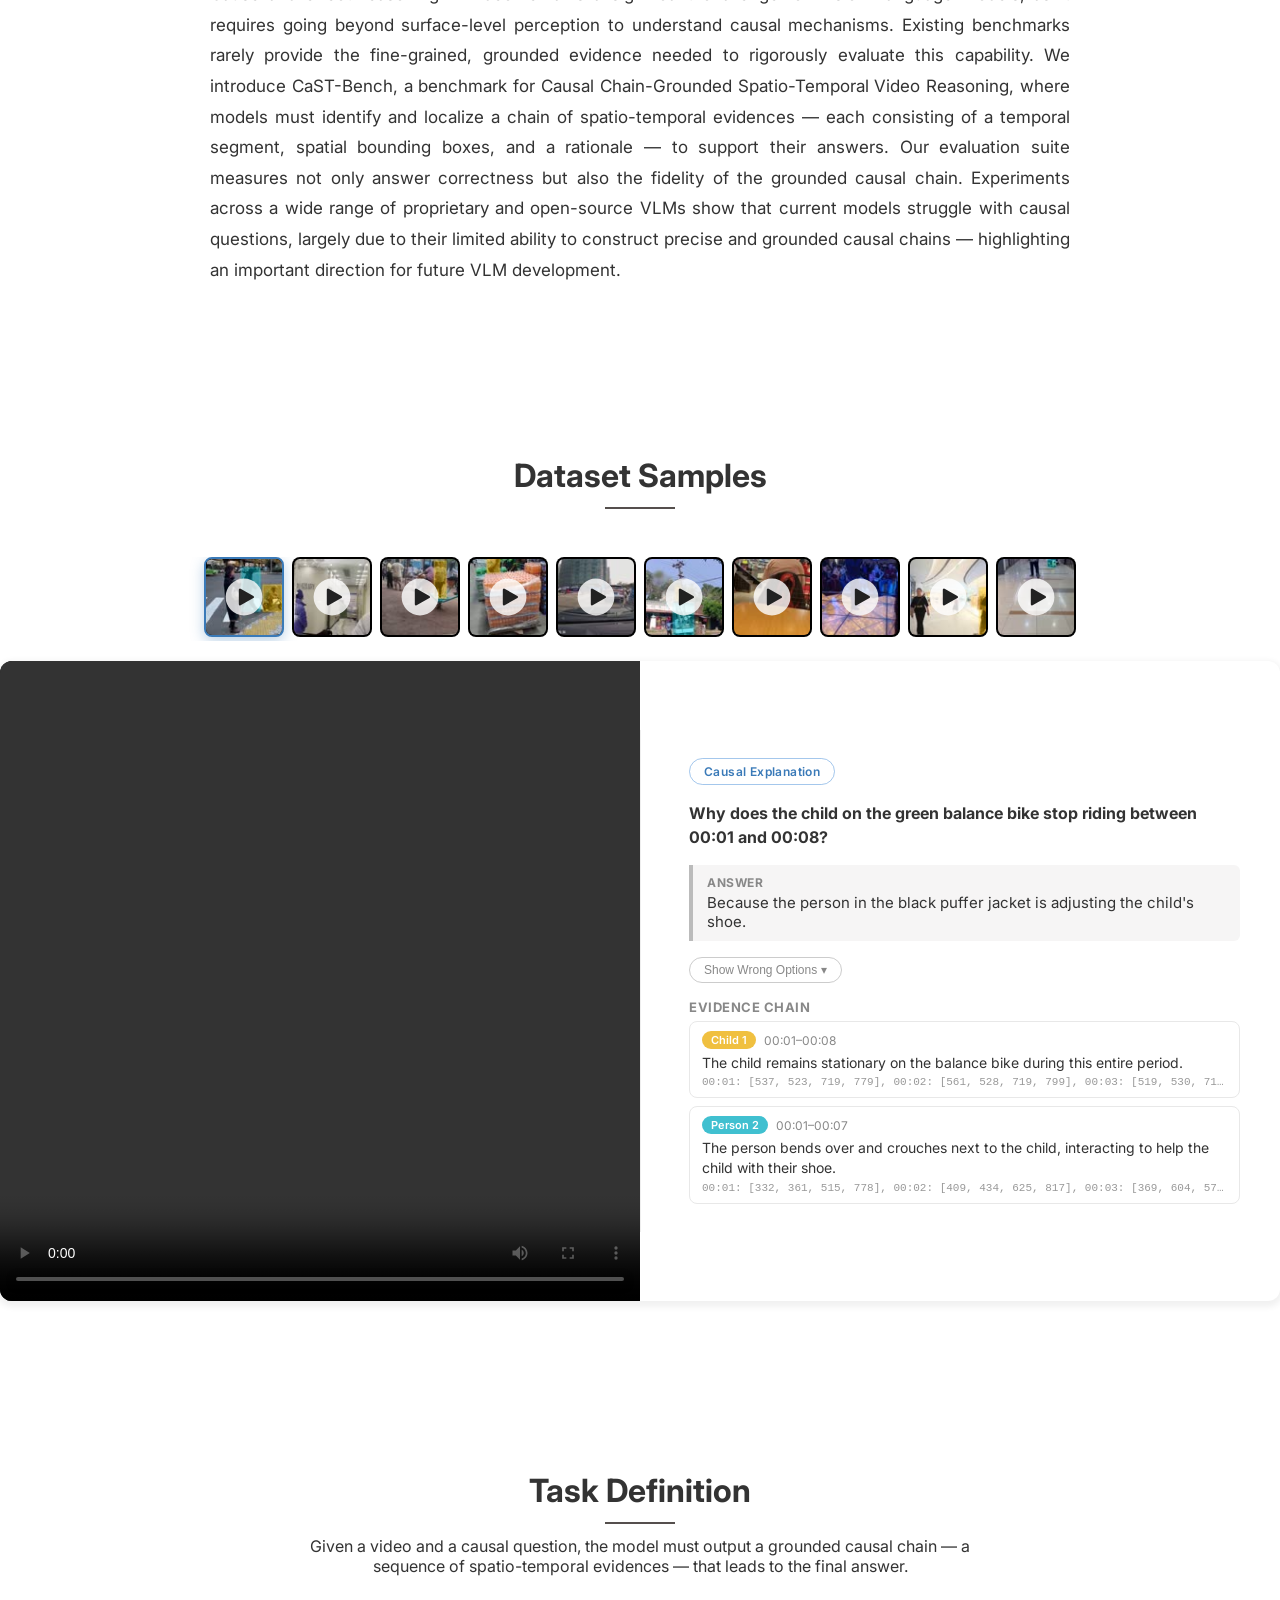
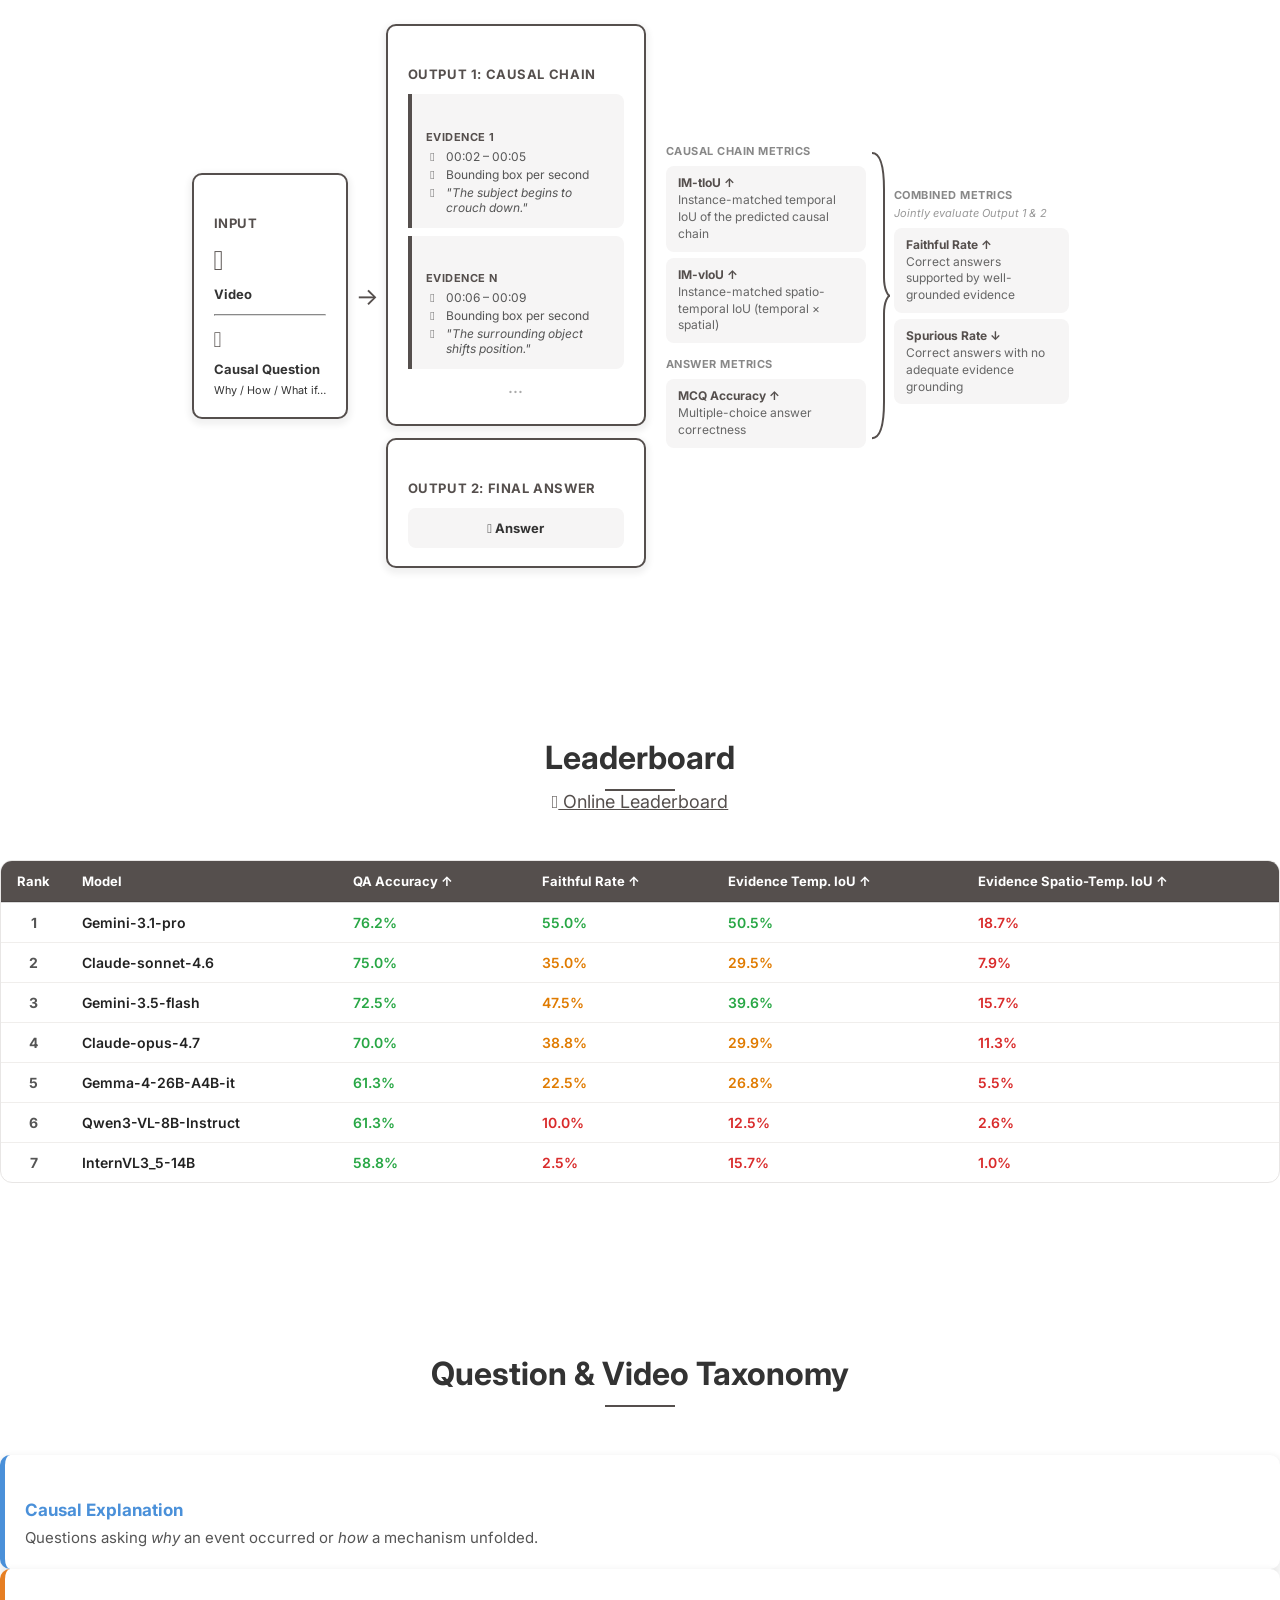
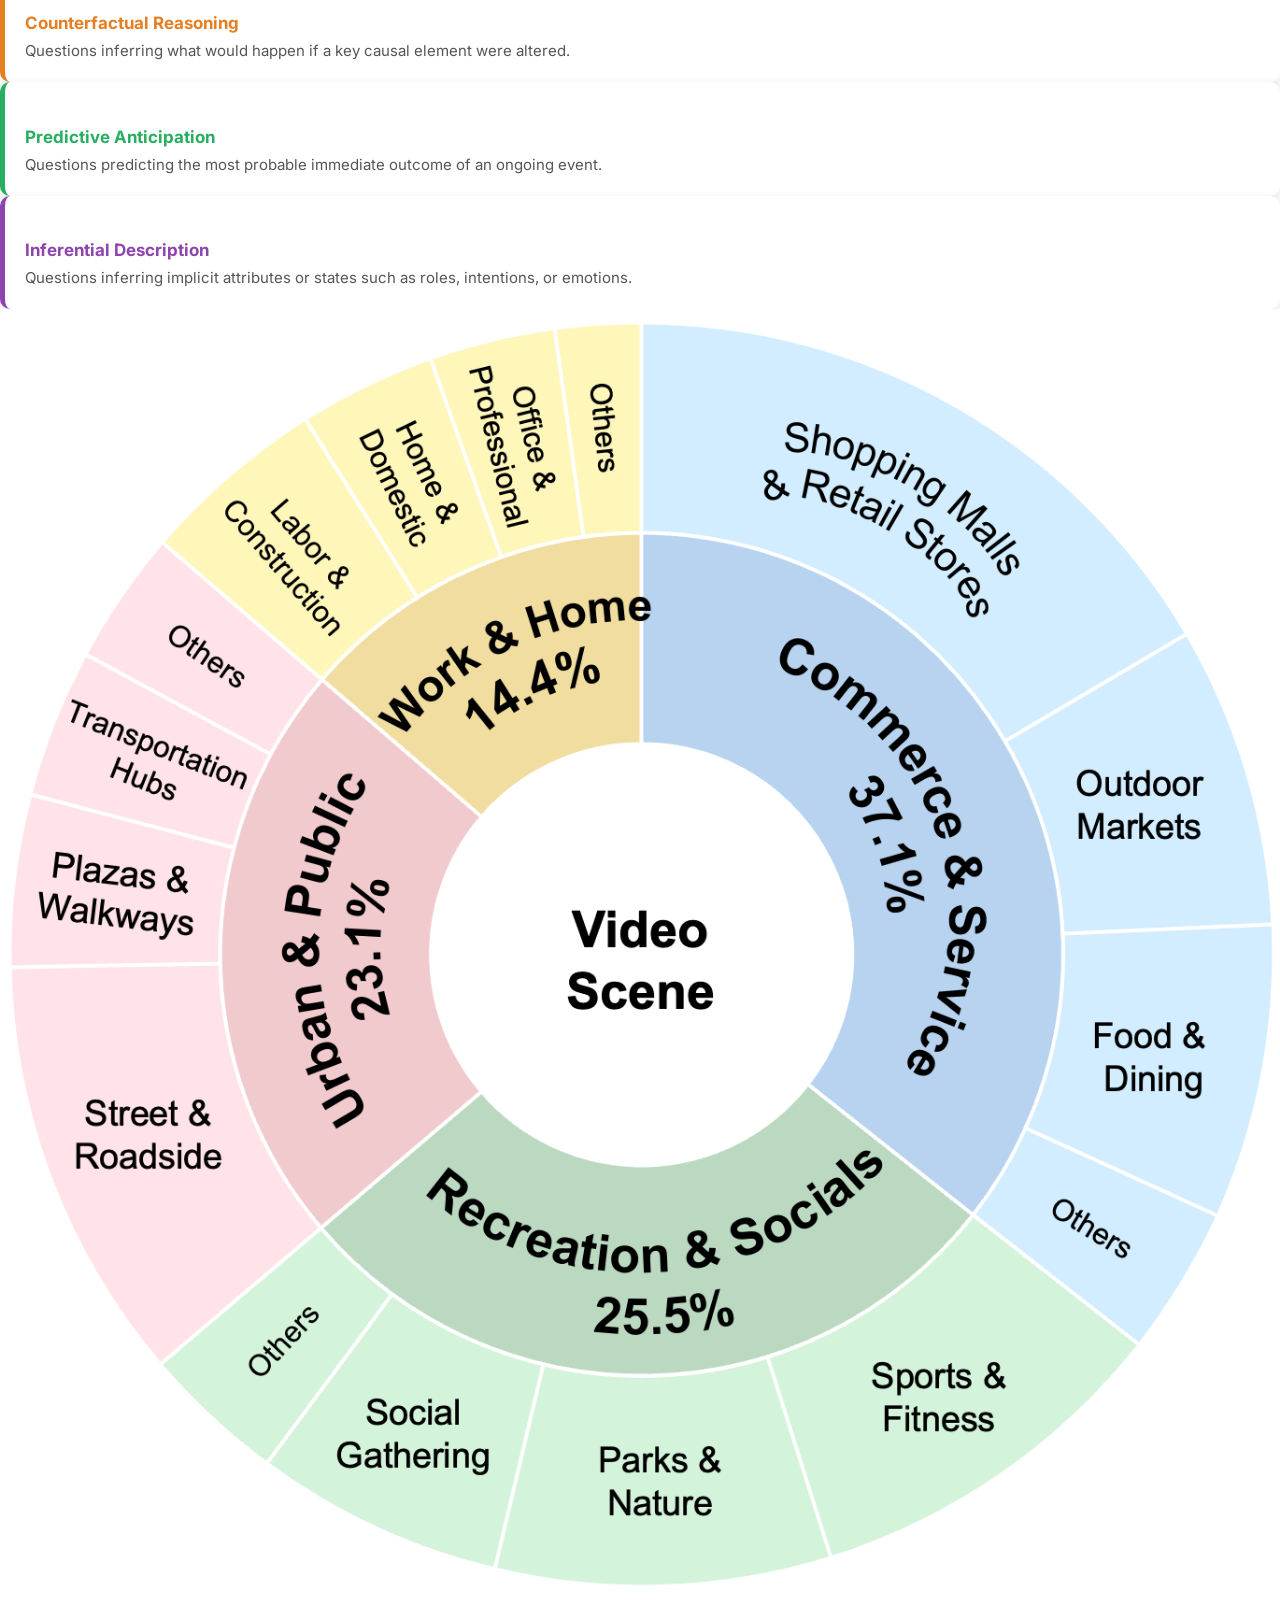
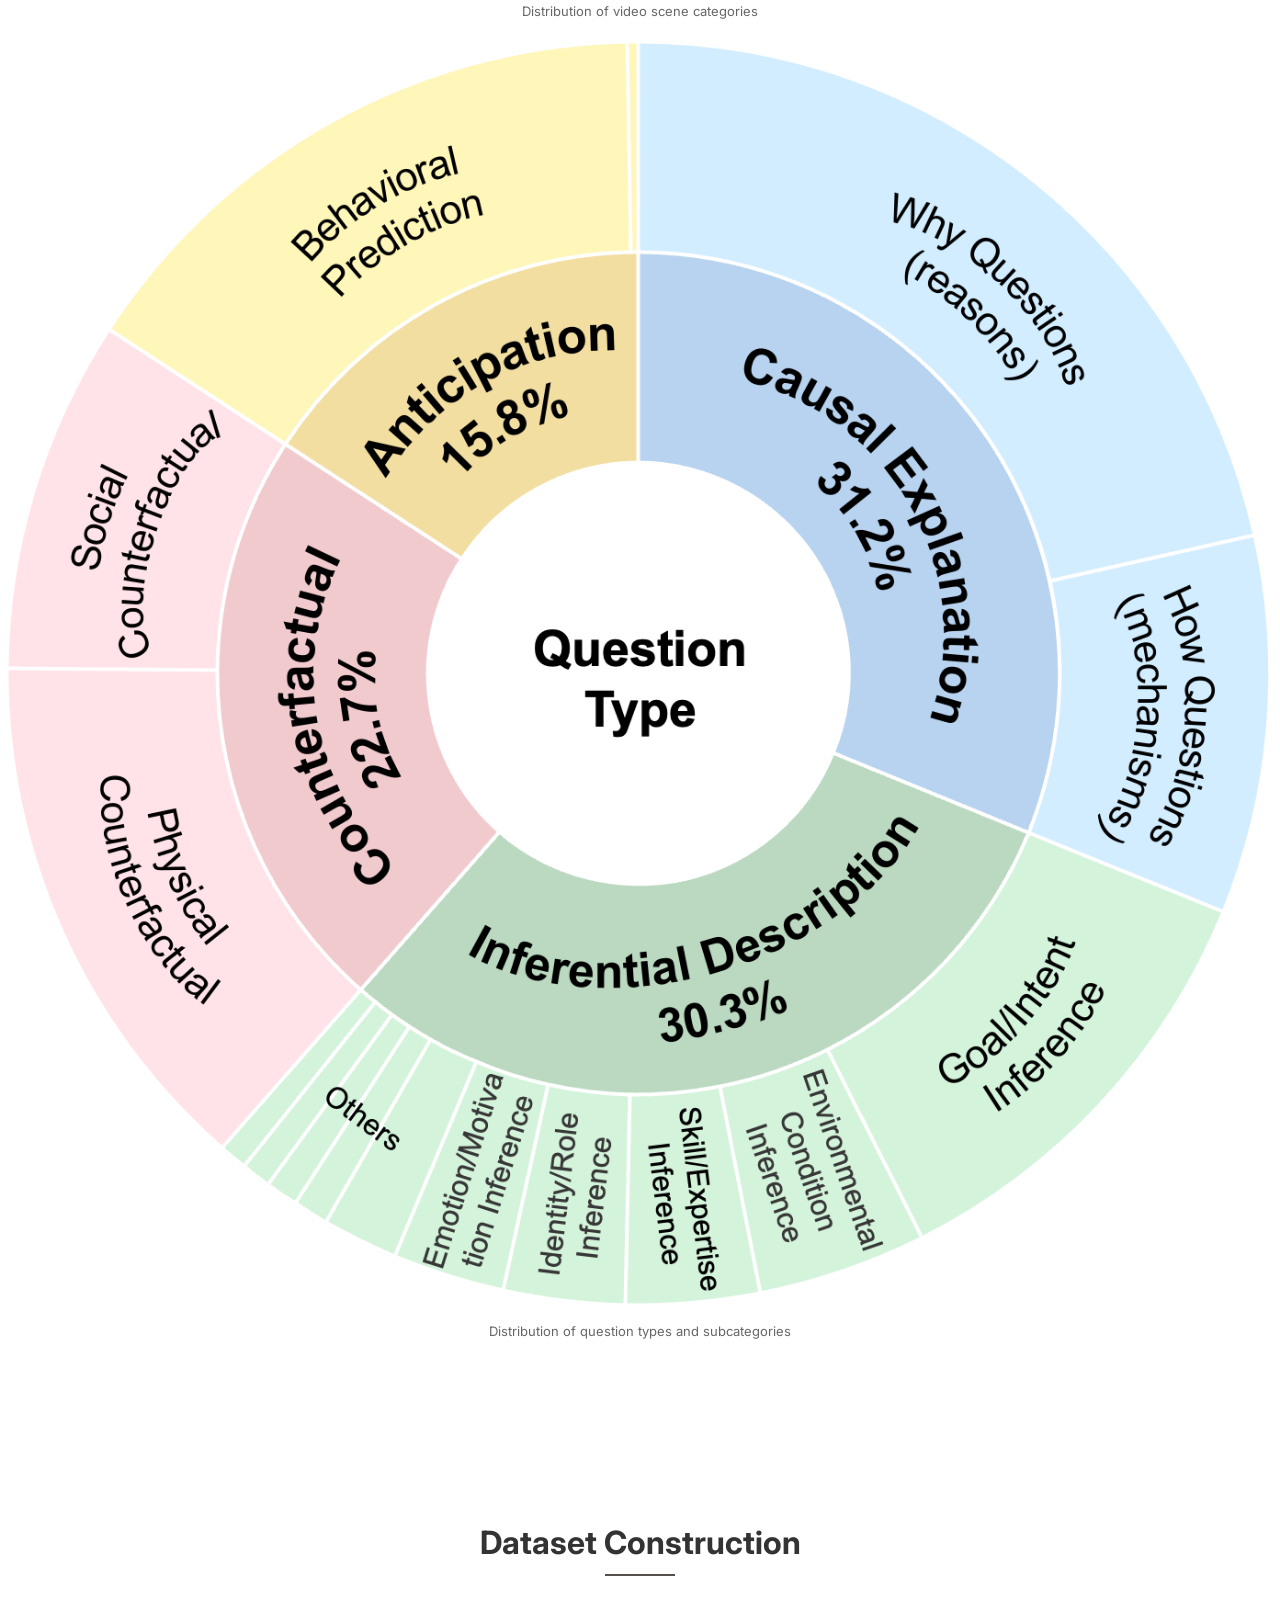
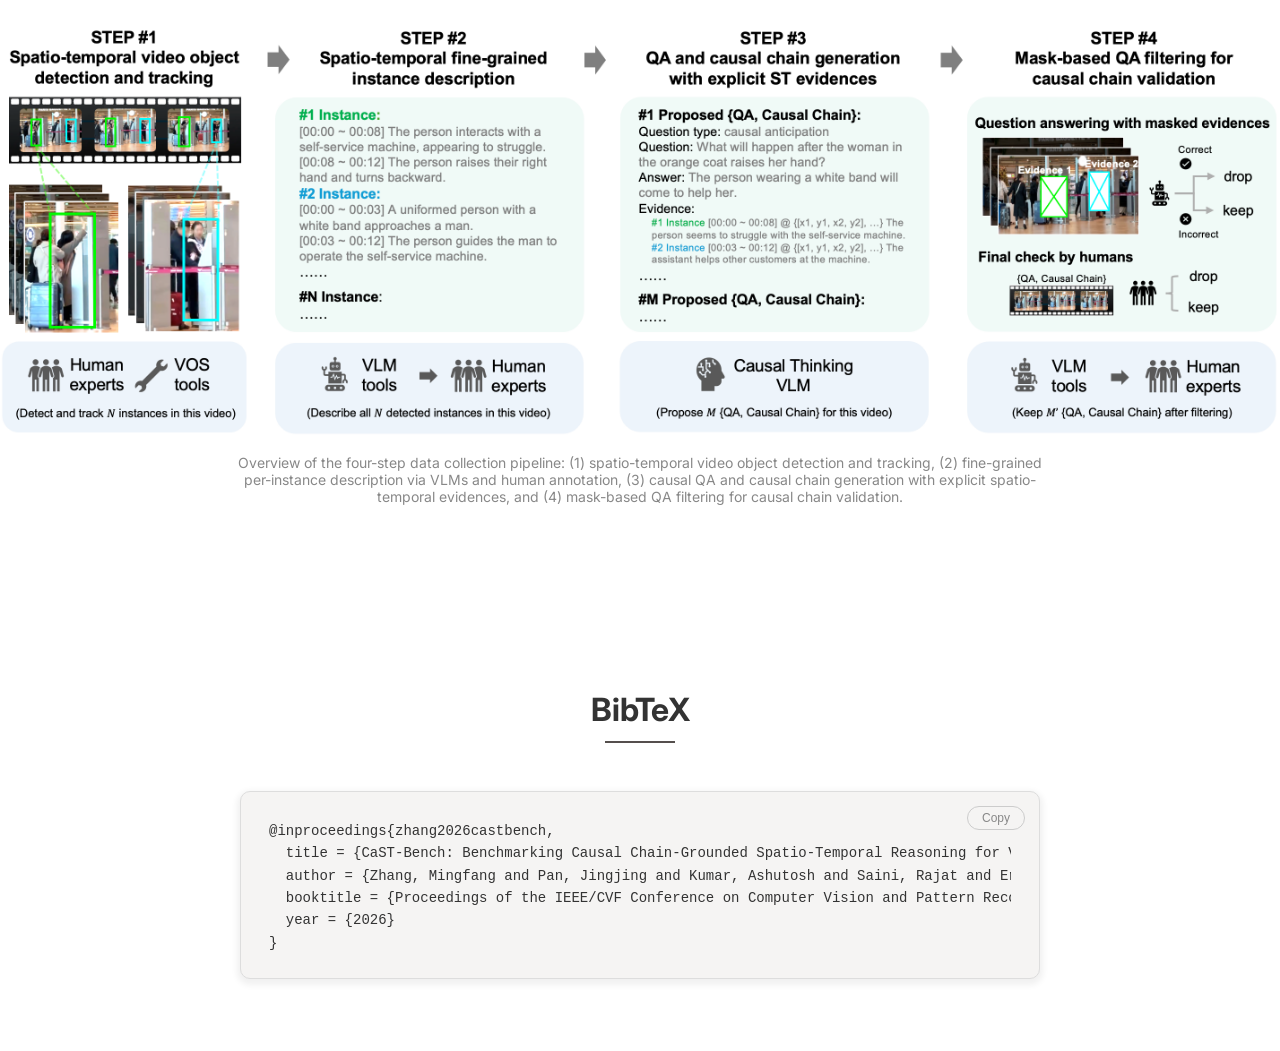
==== commit b8ea9efb: "Add GitHub link and swap leaderboard rows 5-6 Enable the GitHub button with the CaST-Bench-Evaluatio" ====
--- a/index.html
+++ b/index.html
@@ -59,7 +59,7 @@
       <a href="https://arxiv.org/abs/2605.23216" class="btn-outline-brand" target="_blank">
         <i class="fas fa-file-alt mr-1"></i> Paper <span class="btn-venue">CVPR'26</span>
       </a>
-      <a href="#" class="btn-outline-brand disabled">
+      <a href="https://github.com/woven-by-toyota/CaST-Bench-Evaluation" class="btn-outline-brand" target="_blank">
         <i class="fab fa-github mr-1"></i> GitHub
       </a>
       <a href="https://huggingface.co/datasets/wovenbytoyota-vai/CaST-Bench" class="btn-outline-brand" target="_blank">
@@ -340,19 +340,19 @@
           </tr>
           <tr>
             <td class="rank-col">5</td>
+            <td>Gemma-4-26B-A4B-it</td>
+            <td class="val-green">61.3%</td>
+            <td class="val-orange">22.5%</td>
+            <td class="val-orange">26.8%</td>
+            <td class="val-red">5.5%</td>
+          </tr>
+          <tr>
+            <td class="rank-col">6</td>
             <td>Qwen3-VL-8B-Instruct</td>
             <td class="val-green">61.3%</td>
             <td class="val-red">10.0%</td>
             <td class="val-red">12.5%</td>
             <td class="val-red">2.6%</td>
-          </tr>
-          <tr>
-            <td class="rank-col">6</td>
-            <td>Gemma-4-26B-A4B-it</td>
-            <td class="val-green">61.3%</td>
-            <td class="val-orange">22.5%</td>
-            <td class="val-orange">26.8%</td>
-            <td class="val-red">5.5%</td>
           </tr>
           <tr>
             <td class="rank-col">7</td>
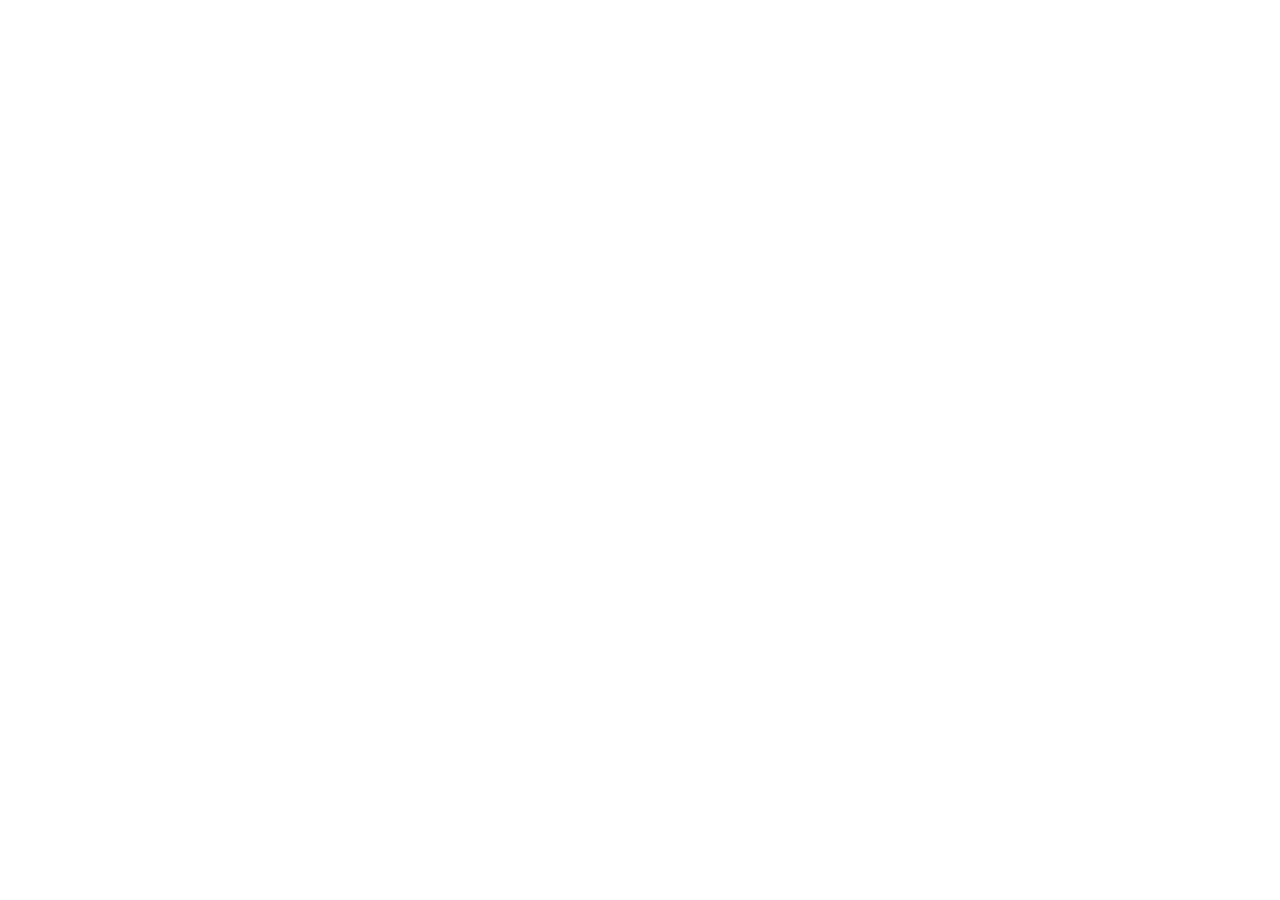
==== commit 5829ed20: "Redirect site to woven-by-toyota.github.io/CaST-Bench and remove old assets Canonical site moved to " ====
--- a/index.html
+++ b/index.html
@@ -2,487 +2,12 @@
 <html lang="en">
 <head>
   <meta charset="UTF-8">
-  <meta name="viewport" content="width=device-width, initial-scale=1.0">
+  <meta http-equiv="refresh" content="0; url=https://woven-by-toyota.github.io/CaST-Bench/">
+  <link rel="canonical" href="https://woven-by-toyota.github.io/CaST-Bench/">
   <title>CaST-Bench</title>
-  <link rel="icon" type="image/svg+xml" href="favicon.svg">
-  <link rel="stylesheet" href="css/bootstrap.min.css">
-  <link rel="stylesheet" href="css/font-awesome.min.css">
-  <link rel="stylesheet" href="css/style.css">
+  <script>window.location.replace("https://woven-by-toyota.github.io/CaST-Bench/");</script>
 </head>
 <body>
-
-<!-- ═══════════════════════════════════════════════════════════════════════ -->
-<!-- NAVBAR                                                                   -->
-<!-- ═══════════════════════════════════════════════════════════════════════ -->
-<nav id="main-nav" class="navbar navbar-expand-md fixed-top">
-  <div class="container">
-    <a class="navbar-brand" href="#hero"><img src="favicon.svg" alt="" class="nav-logo">CaST-Bench</a>
-    <button class="navbar-toggler" type="button"
-            data-toggle="collapse" data-target="#navMenu"
-            aria-controls="navMenu" aria-expanded="false" aria-label="Toggle navigation">
-      <span class="navbar-toggler-icon"></span>
-    </button>
-    <div class="collapse navbar-collapse" id="navMenu">
-      <ul class="navbar-nav ml-auto">
-        <li class="nav-item"><a class="nav-link" href="#abstract">Abstract</a></li>
-        <li class="nav-item"><a class="nav-link" href="#demo">Demo</a></li>
-        <li class="nav-item"><a class="nav-link" href="#task">Task</a></li>
-        <li class="nav-item"><a class="nav-link" href="#leaderboard">Leaderboard</a></li>
-        <li class="nav-item"><a class="nav-link" href="#bibtex">BibTeX</a></li>
-      </ul>
-    </div>
-  </div>
-</nav>
-
-<!-- ═══════════════════════════════════════════════════════════════════════ -->
-<!-- HERO                                                                     -->
-<!-- ═══════════════════════════════════════════════════════════════════════ -->
-<section id="hero">
-  <div class="container">
-    <h1>CaST-Bench</h1>
-    <p class="hero-subtitle">
-      Benchmarking <u class="cast-u" title="Causal Chain-Grounded">Ca</u>usal Chain-Grounded <span class="nowrap"><u class="cast-u" title="Spatio">S</u>patio-<u class="cast-u" title="Temporal">T</u>emporal</span><span class="title-break"></span>Reasoning for Video Question Answering
-    </p>
-
-    <p class="authors">
-      <span title="Joint first authors" style="cursor:default">Mingfang Zhang*</span>,&nbsp;
-      <span title="Joint first authors" style="cursor:default">Jingjing Pan*</span>,&nbsp;
-      Ashutosh Kumar,&nbsp;Rajat Saini,&nbsp;Mustafa Erdogan,<br>
-      Hsuan-Kung Yang,&nbsp;Caixin Kang,&nbsp;Yifei Huang,&nbsp;Yoichi Sato,&nbsp;Quan Kong
-    </p>
-    <p class="affiliations">
-      Woven by Toyota &nbsp;&bull;&nbsp; The University of Tokyo
-      <br><small>* Joint first authors</small>
-    </p>
-
-    <div class="hero-links">
-      <a href="https://arxiv.org/abs/2605.23216" class="btn-outline-brand" target="_blank">
-        <i class="fas fa-file-alt mr-1"></i> Paper <span class="btn-venue">CVPR'26</span>
-      </a>
-      <a href="https://github.com/woven-by-toyota/CaST-Bench-Evaluation" class="btn-outline-brand" target="_blank">
-        <i class="fab fa-github mr-1"></i> GitHub
-      </a>
-      <a href="https://huggingface.co/datasets/wovenbytoyota-vai/CaST-Bench" class="btn-outline-brand" target="_blank">
-        <i class="fas fa-database mr-1"></i> Dataset
-      </a>
-      <a href="https://wovenbytoyota-vai-cast-bench-leaderboard.hf.space/" class="btn-outline-brand" target="_blank">
-        <i class="fas fa-trophy mr-1"></i> Online Leaderboard
-      </a>
-    </div>
-
-    <div class="overview-figure">
-      <img src="img/overview.png" alt="CaST-Bench overview">
-      <p class="overview-caption">
-        CaST-Bench requires models to identify both cause and effect evidence in video —
-        localized to specific spatial regions and temporal segments —
-        to construct a grounded causal chain before answering.
-      </p>
-    </div>
-  </div>
-</section>
-
-<!-- ═══════════════════════════════════════════════════════════════════════ -->
-<!-- ABSTRACT                                                                 -->
-<!-- ═══════════════════════════════════════════════════════════════════════ -->
-<section id="abstract">
-  <div class="container">
-    <div class="section-title">
-      <h2>Abstract</h2>
-      <span class="title-bar"></span>
-    </div>
-    <p>
-      Cause-and-effect reasoning in video remains a significant challenge for Vision-Language Models,
-      as it requires going beyond surface-level perception to understand causal mechanisms.
-      Existing benchmarks rarely provide the fine-grained, grounded evidence needed to rigorously
-      evaluate this capability. We introduce CaST-Bench, a benchmark for
-      Causal Chain-Grounded Spatio-Temporal Video Reasoning, where models must identify and localize
-      a chain of spatio-temporal evidences — each consisting of a temporal segment, spatial bounding
-      boxes, and a rationale — to support their answers. Our evaluation suite measures not only answer
-      correctness but also the fidelity of the grounded causal chain. Experiments across a wide range
-      of proprietary and open-source VLMs show that current models struggle with causal questions,
-      largely due to their limited ability to construct precise and grounded causal chains —
-      highlighting an important direction for future VLM&nbsp;development.
-    </p>
-  </div>
-</section>
-
-<!-- ═══════════════════════════════════════════════════════════════════════ -->
-<!-- DATASET SAMPLES DEMO                                                     -->
-<!-- ═══════════════════════════════════════════════════════════════════════ -->
-<section id="demo">
-  <div class="container">
-    <div class="section-title">
-      <h2>Dataset Samples</h2>
-      <span class="title-bar"></span>
-    </div>
-
-    <div id="demo-container">
-      <!-- Thumbnail strip -->
-      <div id="demo-strip"></div>
-
-      <!-- Panel -->
-      <div class="demo-panel">
-        <!-- Left: video -->
-        <div class="demo-video-col">
-          <video id="demo-video" controls preload="metadata" playsinline>
-            Your browser does not support HTML5 video.
-          </video>
-          <div id="demo-debug-label"></div>
-        </div>
-        <!-- Right: info -->
-        <div class="demo-info-col">
-          <div>
-            <span id="demo-qtype" class="qtype-badge qtype-CE">Causal Explanation</span>
-          </div>
-          <p id="demo-question" class="demo-question">Loading…</p>
-          <div class="demo-answer-block">
-            <div class="answer-label">Answer</div>
-            <div id="demo-answer">Loading…</div>
-          </div>
-          <!-- Show Wrong Options hover popover -->
-          <div class="show-options-wrap">
-            <button class="btn-show-options-hover" id="btn-show-options">Show Wrong Options ▾</button>
-            <div class="options-popover" id="demo-options-list"></div>
-          </div>
-          <div>
-            <div style="font-size:13px;font-weight:700;text-transform:uppercase;letter-spacing:0.5px;color:#888;margin-bottom:6px;">
-              Evidence Chain
-            </div>
-            <div id="demo-evidence-list" class="evidence-list"></div>
-          </div>
-        </div>
-      </div>
-    </div>
-
-  </div>
-</section>
-
-<!-- ═══════════════════════════════════════════════════════════════════════ -->
-<!-- TASK DEFINITION                                                          -->
-<!-- ═══════════════════════════════════════════════════════════════════════ -->
-<section id="task">
-  <div class="container">
-    <div class="section-title">
-      <h2>Task Definition</h2>
-      <span class="title-bar"></span>
-      <p class="text-muted mt-3" style="font-size:16px;max-width:700px;margin:12px auto 0;">
-        Given a video and a causal question, the model must output a grounded causal chain —
-        a sequence of spatio-temporal evidences — that leads to the final answer.
-      </p>
-    </div>
-
-    <div class="task-diagram">
-
-      <!-- Col 1: Input -->
-      <div class="task-col task-input-col">
-        <div class="task-box text-center">
-          <h5>Input</h5>
-          <div style="font-size:28px;color:#554f4d;margin-bottom:8px;"><i class="fas fa-film"></i></div>
-          <p><strong>Video</strong></p>
-          <hr style="margin:10px 0;border-color:#ddd;">
-          <div style="font-size:22px;color:#554f4d;margin-bottom:8px;"><i class="fas fa-question-circle"></i></div>
-          <p><strong>Causal Question</strong><br><small class="text-muted">Why / How / What if…</small></p>
-        </div>
-      </div>
-
-      <!-- Arrow -->
-      <div class="task-arrow-h">&#8594;</div>
-
-      <!-- Col 2: Outputs stacked vertically -->
-      <div class="task-outputs-col">
-
-        <!-- Output 1: Causal Chain -->
-        <div class="task-box">
-          <h5>Output 1: Causal Chain</h5>
-          <div class="chain-evidence">
-            <h6>Evidence 1</h6>
-            <div class="ev-detail"><span class="ev-icon"><i class="far fa-clock"></i></span><span>00:02 – 00:05</span></div>
-            <div class="ev-detail"><span class="ev-icon"><i class="fas fa-vector-square"></i></span><span>Bounding box per second</span></div>
-            <div class="ev-detail"><span class="ev-icon"><i class="fas fa-comment-alt"></i></span><span style="font-style:italic;">"The subject begins to crouch down."</span></div>
-          </div>
-          <div class="chain-evidence">
-            <h6>Evidence N</h6>
-            <div class="ev-detail"><span class="ev-icon"><i class="far fa-clock"></i></span><span>00:06 – 00:09</span></div>
-            <div class="ev-detail"><span class="ev-icon"><i class="fas fa-vector-square"></i></span><span>Bounding box per second</span></div>
-            <div class="ev-detail"><span class="ev-icon"><i class="fas fa-comment-alt"></i></span><span style="font-style:italic;">"The surrounding object shifts position."</span></div>
-          </div>
-          <div style="text-align:center;color:#aaa;font-size:18px;padding:4px 0;">···</div>
-        </div>
-
-        <!-- Output 2: Final Answer -->
-        <div class="task-box task-answer-box">
-          <h5>Output 2: Final Answer</h5>
-          <div class="answer-box-inner">
-            <i class="fas fa-check-circle mr-1"></i> Answer
-          </div>
-        </div>
-
-      </div><!-- /.task-outputs-col -->
-
-      <!-- Right group: metrics + brace + combined (stretches internally for brace height) -->
-      <div class="task-right-group">
-
-        <!-- Col 3: Per-output Metrics -->
-        <div class="task-metrics-col">
-
-          <div class="metrics-group-label">Causal Chain Metrics</div>
-          <ul class="metrics-list-flat">
-            <li class="metric-flat-item">
-              <span class="metric-name">IM-tIoU ↑</span>
-              <span class="metric-desc">Instance-matched temporal IoU of the predicted causal chain</span>
-            </li>
-            <li class="metric-flat-item">
-              <span class="metric-name">IM-vIoU ↑</span>
-              <span class="metric-desc">Instance-matched spatio-temporal IoU (temporal × spatial)</span>
-            </li>
-          </ul>
-
-          <div class="metrics-group-label" style="margin-top:14px;">Answer Metrics</div>
-          <ul class="metrics-list-flat">
-            <li class="metric-flat-item">
-              <span class="metric-name">MCQ Accuracy ↑</span>
-              <span class="metric-desc">Multiple-choice answer correctness</span>
-            </li>
-            </ul>
-
-        </div><!-- /.task-metrics-col -->
-
-        <!-- Brace -->
-        <div class="task-brace-col" aria-hidden="true">
-          <svg class="task-brace-svg" viewBox="0 0 20 100" preserveAspectRatio="none" xmlns="http://www.w3.org/2000/svg">
-            <path vector-effect="non-scaling-stroke"
-                  d="M2,3 C10,3 14,7 14,15 L14,44 C14,48 18,50 20,50 C18,50 14,52 14,56 L14,85 C14,93 10,97 2,97"
-                  fill="none" stroke="#554f4d" stroke-width="2"/>
-          </svg>
-        </div>
-
-        <!-- Col 4: Combined Metrics -->
-        <div class="task-combined-col">
-          <div class="metrics-group-label">Combined Metrics</div>
-          <p class="metrics-combined-note">Jointly evaluate Output 1 &amp; 2</p>
-          <ul class="metrics-list-flat">
-            <li class="metric-flat-item metric-combined">
-              <span class="metric-name">Faithful Rate ↑</span>
-              <span class="metric-desc">Correct answers supported by well-grounded evidence</span>
-            </li>
-            <li class="metric-flat-item metric-combined">
-              <span class="metric-name">Spurious Rate ↓</span>
-              <span class="metric-desc">Correct answers with no adequate evidence grounding</span>
-            </li>
-          </ul>
-        </div><!-- /.task-combined-col -->
-
-      </div><!-- /.task-right-group -->
-
-    </div><!-- /.task-diagram -->
-  </div>
-</section>
-
-<!-- ═══════════════════════════════════════════════════════════════════════ -->
-<!-- LEADERBOARD                                                              -->
-<!-- ═══════════════════════════════════════════════════════════════════════ -->
-<section id="leaderboard">
-  <div class="container">
-    <div class="section-title">
-      <h2>Leaderboard</h2>
-      <span class="title-bar"></span>
-      <div class="mt-4">
-        <a href="https://wovenbytoyota-vai-cast-bench-leaderboard.hf.space/" class="btn-outline-brand" target="_blank">
-          <i class="fas fa-trophy mr-1"></i> Online Leaderboard
-        </a>
-      </div>
-    </div>
-
-    <div class="leaderboard-wrapper">
-      <table id="leaderboard-table">
-        <thead>
-          <tr>
-            <th><span class="th-name">Rank</span></th>
-            <th><span class="th-name">Model</span></th>
-            <th>QA Accuracy ↑</th>
-            <th>Faithful Rate ↑</th>
-            <th>Evidence Temp. IoU ↑</th>
-            <th>Evidence Spatio-Temp. IoU ↑</th>
-          </tr>
-        </thead>
-        <tbody>
-          <tr>
-            <td class="rank-col">1</td>
-            <td>Gemini-3.1-pro</td>
-            <td class="val-green">76.2%</td>
-            <td class="val-green">55.0%</td>
-            <td class="val-green">50.5%</td>
-            <td class="val-red">18.7%</td>
-          </tr>
-          <tr>
-            <td class="rank-col">2</td>
-            <td>Claude-sonnet-4.6</td>
-            <td class="val-green">75.0%</td>
-            <td class="val-orange">35.0%</td>
-            <td class="val-orange">29.5%</td>
-            <td class="val-red">7.9%</td>
-          </tr>
-          <tr>
-            <td class="rank-col">3</td>
-            <td>Gemini-3.5-flash</td>
-            <td class="val-green">72.5%</td>
-            <td class="val-orange">47.5%</td>
-            <td class="val-green">39.6%</td>
-            <td class="val-red">15.7%</td>
-          </tr>
-          <tr>
-            <td class="rank-col">4</td>
-            <td>Claude-opus-4.7</td>
-            <td class="val-green">70.0%</td>
-            <td class="val-orange">38.8%</td>
-            <td class="val-orange">29.9%</td>
-            <td class="val-red">11.3%</td>
-          </tr>
-          <tr>
-            <td class="rank-col">5</td>
-            <td>Gemma-4-26B-A4B-it</td>
-            <td class="val-green">61.3%</td>
-            <td class="val-orange">22.5%</td>
-            <td class="val-orange">26.8%</td>
-            <td class="val-red">5.5%</td>
-          </tr>
-          <tr>
-            <td class="rank-col">6</td>
-            <td>Qwen3-VL-8B-Instruct</td>
-            <td class="val-green">61.3%</td>
-            <td class="val-red">10.0%</td>
-            <td class="val-red">12.5%</td>
-            <td class="val-red">2.6%</td>
-          </tr>
-          <tr>
-            <td class="rank-col">7</td>
-            <td>InternVL3_5-14B</td>
-            <td class="val-green">58.8%</td>
-            <td class="val-red">2.5%</td>
-            <td class="val-red">15.7%</td>
-            <td class="val-red">1.0%</td>
-          </tr>
-        </tbody>
-      </table>
-    </div>
-
-  </div>
-</section>
-
-<!-- ═══════════════════════════════════════════════════════════════════════ -->
-<!-- QUESTION TAXONOMY                                                        -->
-<!-- ═══════════════════════════════════════════════════════════════════════ -->
-<section id="taxonomy">
-  <div class="container">
-    <div class="section-title">
-      <h2>Question &amp; Video Taxonomy</h2>
-      <span class="title-bar"></span>
-    </div>
-
-    <!-- 4 type cards: desktop 2×2, mobile 1 col -->
-    <div class="row mb-5">
-      <div class="col-12 col-sm-6 mb-4">
-        <div class="qtype-card ce">
-          <h4>Causal Explanation</h4>
-          <p>Questions asking <em>why</em> an event occurred or <em>how</em> a mechanism unfolded.</p>
-        </div>
-      </div>
-      <div class="col-12 col-sm-6 mb-4">
-        <div class="qtype-card cr">
-          <h4>Counterfactual Reasoning</h4>
-          <p>Questions inferring what would happen if a key causal element were altered.</p>
-        </div>
-      </div>
-      <div class="col-12 col-sm-6 mb-4">
-        <div class="qtype-card pa">
-          <h4>Predictive Anticipation</h4>
-          <p>Questions predicting the most probable immediate outcome of an ongoing event.</p>
-        </div>
-      </div>
-      <div class="col-12 col-sm-6 mb-4">
-        <div class="qtype-card id">
-          <h4>Inferential Description</h4>
-          <p>Questions inferring implicit attributes or states such as roles, intentions, or emotions.</p>
-        </div>
-      </div>
-    </div>
-
-    <!-- Two figures side by side -->
-    <div class="row taxonomy-figures">
-      <div class="col-12 col-md-6 mb-4 mb-md-0">
-        <img src="img/video_dist.png" alt="Video scene distribution">
-        <p class="fig-caption">Distribution of video scene categories</p>
-      </div>
-      <div class="col-12 col-md-6">
-        <img src="img/question_types.png" alt="Question type distribution">
-        <p class="fig-caption">Distribution of question types and subcategories</p>
-      </div>
-    </div>
-
-  </div>
-</section>
-
-<!-- ═══════════════════════════════════════════════════════════════════════ -->
-<!-- DATASET CONSTRUCTION                                                     -->
-<!-- ═══════════════════════════════════════════════════════════════════════ -->
-<section id="dataset-construction">
-  <div class="container">
-    <div class="section-title">
-      <h2>Dataset Construction</h2>
-      <span class="title-bar"></span>
-    </div>
-    <div class="pipeline-figure">
-      <img src="img/pipeline.png" alt="Dataset construction pipeline">
-      <p class="fig-caption">
-        Overview of the four-step data collection pipeline: (1) spatio-temporal video object detection and tracking, (2) fine-grained per-instance description via VLMs and human annotation, (3) causal QA and causal chain generation with explicit spatio-temporal evidences, and (4) mask-based QA filtering for causal chain validation.
-      </p>
-    </div>
-  </div>
-</section>
-
-<!-- ═══════════════════════════════════════════════════════════════════════ -->
-<!-- BIBTEX                                                                   -->
-<!-- ═══════════════════════════════════════════════════════════════════════ -->
-<section id="bibtex">
-  <div class="container">
-    <div class="section-title">
-      <h2>BibTeX</h2>
-      <span class="title-bar"></span>
-    </div>
-    <div class="bibtex-wrapper">
-      <button id="btn-copy-bibtex" class="btn-copy">Copy</button>
-      <pre id="bibtex-text">@inproceedings{zhang2026castbench,
-  title = {CaST-Bench: Benchmarking Causal Chain-Grounded Spatio-Temporal Reasoning for Video Question Answering},
-  author = {Zhang, Mingfang and Pan, Jingjing and Kumar, Ashutosh and Saini, Rajat and Erdogan, Mustafa and Yang, Hsuan-Kung and Kang, Caixin and Huang, Yifei and Sato, Yoichi and Kong, Quan},
-  booktitle = {Proceedings of the IEEE/CVF Conference on Computer Vision and Pattern Recognition (CVPR)},
-  year = {2026}
-}</pre>
-    </div>
-  </div>
-</section>
-
-
-<!-- ─── Scripts ─────────────────────────────────────────────────────────── -->
-<script src="js/jquery.min.js"></script>
-<script src="js/bootstrap.bundle.min.js"></script>
-
-<!-- Sample configuration: add rendered video JSON files here -->
-<script>
-window.CAST_DEBUG = false;
-window.CAST_SAMPLES = [
-  'videos/sav_000144_q1.json',
-  'videos/sav_000103_q6.json',
-  'videos/sav_000218_q1.json',
-  'videos/sav_000238_q3.json',
-  'videos/sav_000267_q3.json',
-  'videos/sav_000369_q5.json',
-  'videos/sav_008134_q3.json',
-  'videos/sav_008136_q5.json',
-  'videos/sav_008307_q4.json',
-  'videos/sav_008412_q1.json',
-];
-</script>
-
-<script src="js/main.js"></script>
+  <p>CaST-Bench has moved. If you are not redirected automatically, follow this <a href="https://woven-by-toyota.github.io/CaST-Bench/">link</a>.</p>
 </body>
 </html>
